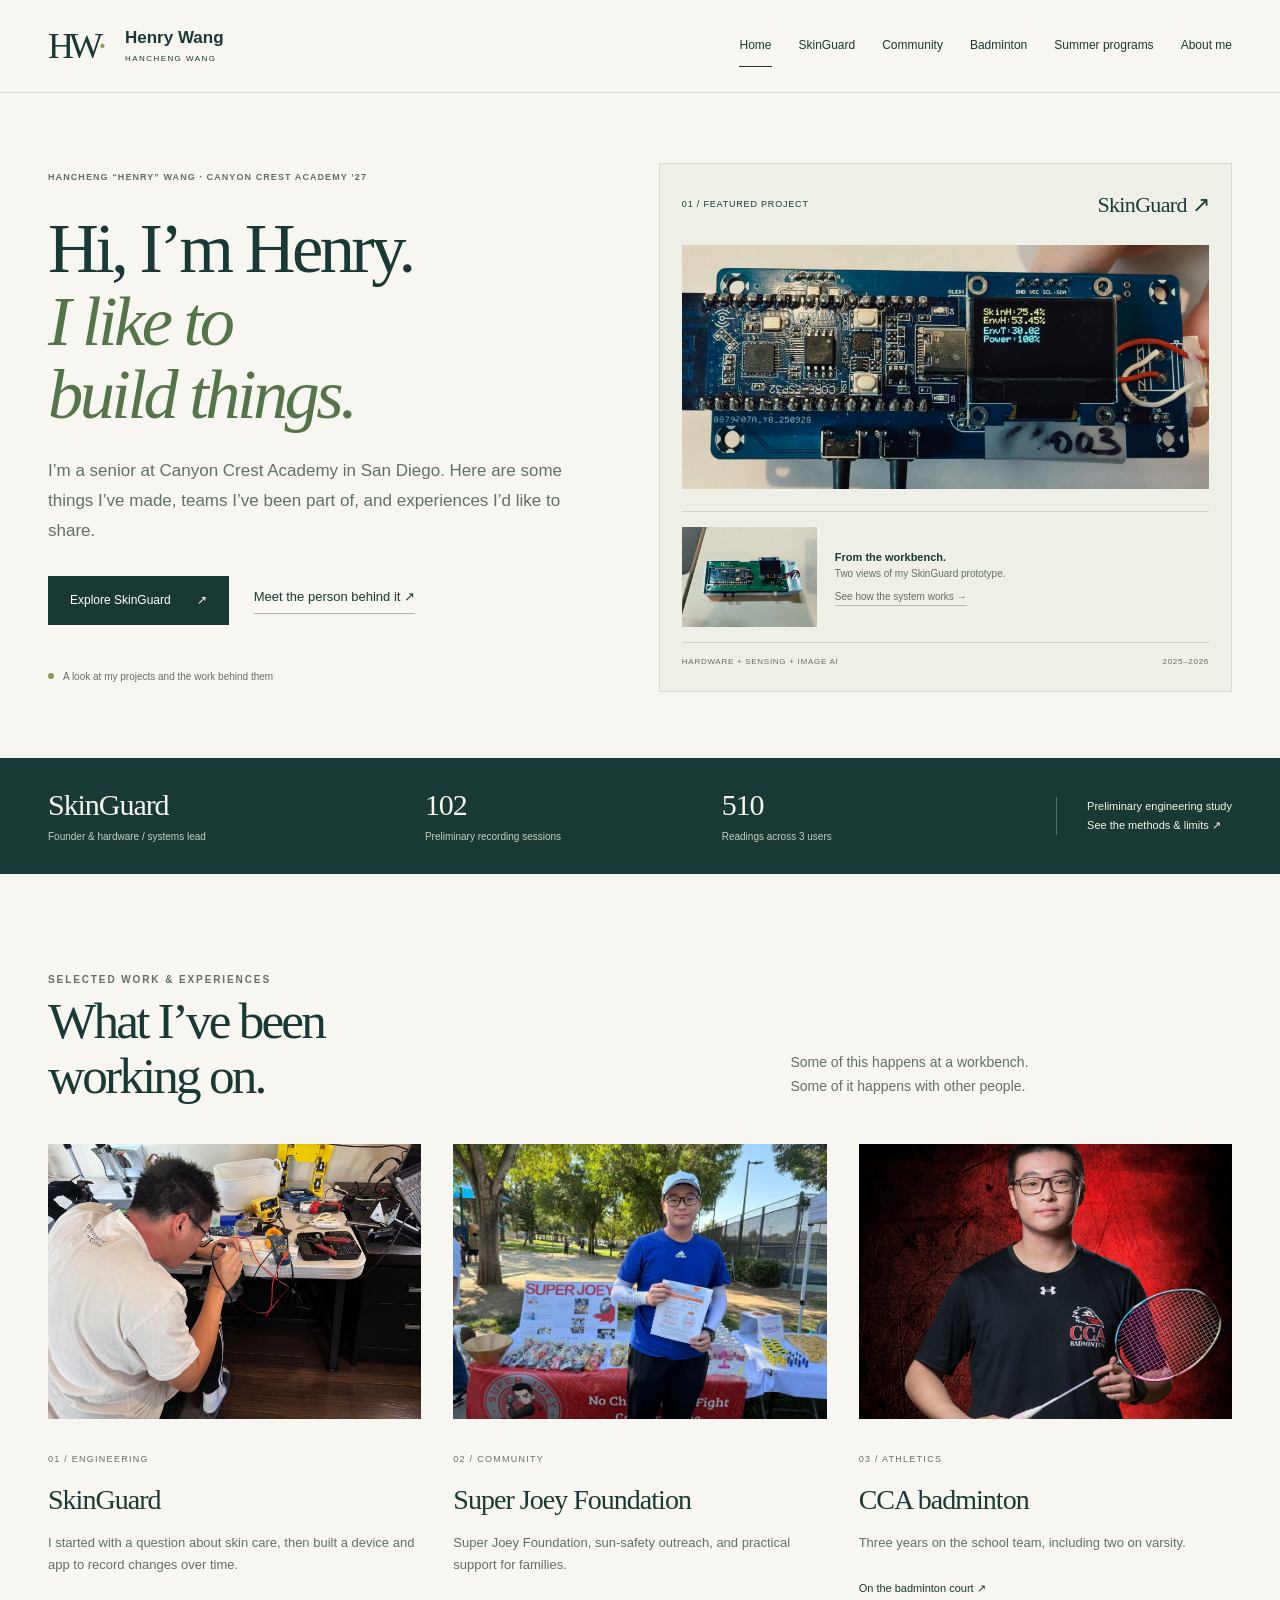
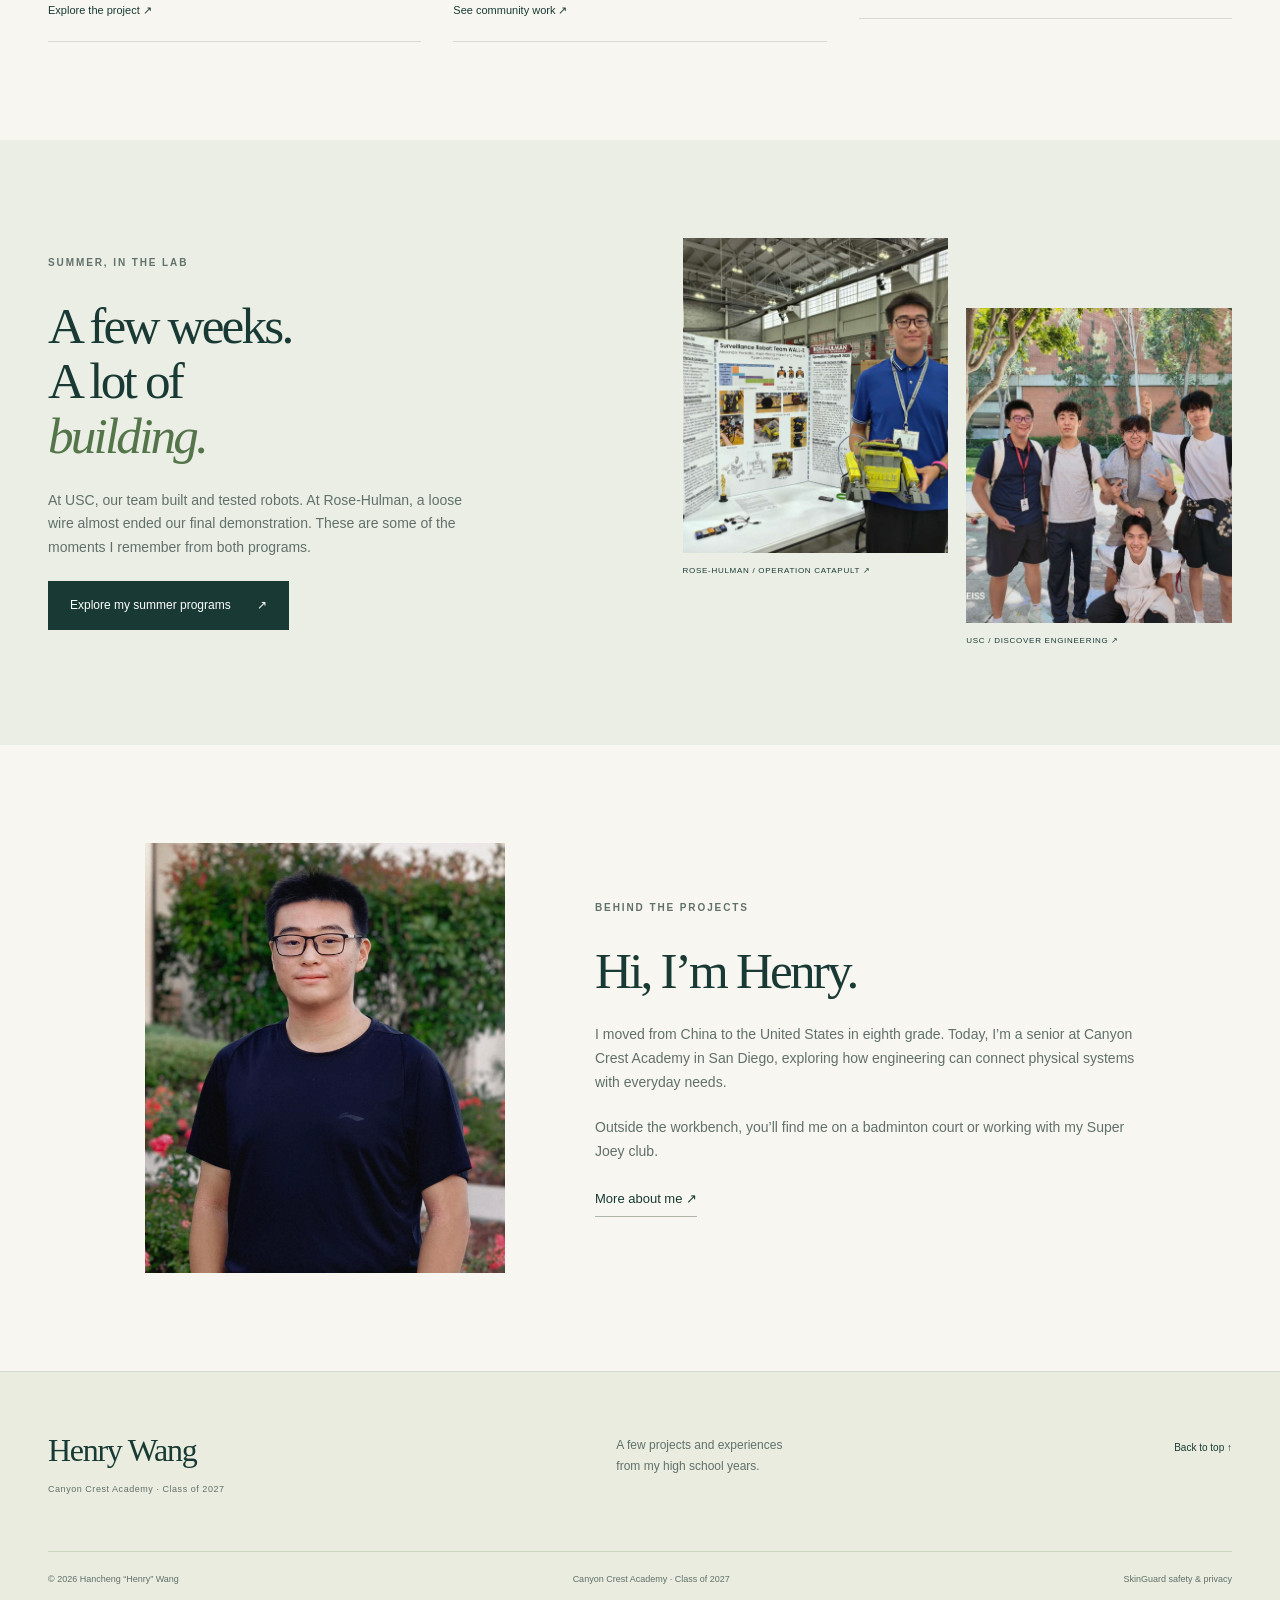
==== index.html @ 0c4ec83a "Build Henry Wang portfolio while preserving SkinGuard project URLs Keep the existing GitHub Pages UR" ====
<!doctype html><html lang="en"><head><meta charset="utf-8"><meta name="viewport" content="width=device-width,initial-scale=1"><meta name="description" content="Hancheng “Henry” Wang: student engineering, SkinGuard, community service, badminton, and hands-on summer programs."><meta name="theme-color" content="#123c36"><title>Home | Henry Wang</title><link rel="icon" href="assets/img/favicon.svg" type="image/svg+xml"><link rel="stylesheet" href="portfolio.css?v=20261101"></head><body class="portfolio" id="top"><a class="p-skip" href="#main">Skip to content</a><header class="p-header"><div class="p-wrap p-header-inner"><a class="p-wordmark" href="index.html"><span class="p-monogram" aria-hidden="true">HW<span>·</span></span><span>Henry Wang<small>HANCHENG WANG</small></span></a><button class="p-menu" aria-label="Open navigation" aria-expanded="false" aria-controls="portfolio-nav">Menu <span aria-hidden="true">＋</span></button><nav id="portfolio-nav" class="p-nav" aria-label="Main navigation"><a href="index.html" aria-current="page">Home</a><a href="skinguard.html">SkinGuard</a><a href="community.html">Community</a><a href="badminton.html">Badminton</a><a href="summer.html">Summer programs</a><a href="about.html">About me</a></nav></div></header><main id="main"><section class="p-home-hero p-wrap"><div class="p-home-copy"><p class="p-kicker">HANCHENG “HENRY” WANG · CANYON CREST ACADEMY ’27</p><h1>Hi, I’m Henry.<br><em>I like to<br>build things.</em></h1><p class="p-lead">I’m a senior at Canyon Crest Academy in San Diego. Here are some things I’ve made, teams I’ve been part of, and experiences I’d like to share.</p><div class="p-actions"><a class="p-btn" href="skinguard.html">Explore SkinGuard<span aria-hidden="true"> ↗</span></a><a class="p-link" href="about.html">Meet the person behind it<span aria-hidden="true"> ↗</span></a></div><div class="p-hero-note"><span class="p-dot"></span>A look at my projects and the work behind them</div></div><div class="p-feature-device"><div class="p-feature-label"><span>01 / FEATURED PROJECT</span><a href="skinguard.html">SkinGuard ↗</a></div><a class="p-hero-image" href="skinguard.html"><img src="portfolio-sg-device-1.jpg" alt="SkinGuard working prototype with microcontroller, circuit board, and live display" class="" loading="eager" decoding="async" fetchpriority="high"></a><div class="p-device-secondary"><img src="portfolio-sg-device-2.jpg" alt="Second view of the SkinGuard device and circuit board" class="" loading="eager" decoding="async" fetchpriority="high"><p><strong>From the workbench.</strong>Two views of my SkinGuard prototype.<br><a href="system.html">See how the system works →</a></p></div><div class="p-feature-foot"><span>HARDWARE + SENSING + IMAGE AI</span><span>2025–2026</span></div></div></section>
<section class="p-stat-band"><div class="p-wrap"><div><strong>SkinGuard</strong><span>Founder & hardware / systems lead</span></div><div><strong>102</strong><span>Preliminary recording sessions</span></div><div><strong>510</strong><span>Readings across 3 users</span></div><a href="testing.html">Preliminary engineering study<br>See the methods & limits ↗</a></div></section>
<section class="p-section"><div class="p-wrap"><div class="p-section-head"><div><p class="p-kicker">SELECTED WORK & EXPERIENCES</p><h2>What I’ve been<br>working on.</h2></div><p>Some of this happens at a workbench.<br>Some of it happens with other people.</p></div><div class="p-story-grid"><a class="p-story" href="skinguard.html"><img src="portfolio-sg-making.jpg" alt="Henry working on SkinGuard electronics" class="" loading="lazy" decoding="async"><div><span>01 / ENGINEERING</span><h3>SkinGuard</h3><p>I started with a question about skin care, then built a device and app to record changes over time.</p><b>Explore the project ↗</b></div></a><a class="p-story" href="community.html"><img src="portfolio-joey-booth.jpg" alt="Henry at a Super Joey community outreach booth" class="" loading="lazy" decoding="async"><div><span>02 / COMMUNITY</span><h3>Super Joey Foundation</h3><p>Super Joey Foundation, sun-safety outreach, and practical support for families.</p><b>See community work ↗</b></div></a><a class="p-story" href="badminton.html"><img src="portfolio-badminton-portrait.jpg" alt="Henry in his Canyon Crest Academy badminton uniform" class="p-badminton-cover" loading="lazy" decoding="async"><div><span>03 / ATHLETICS</span><h3>CCA badminton</h3><p>Three years on the school team, including two on varsity.</p><b>On the badminton court ↗</b></div></a></div></div></section>
<section class="p-section p-tint"><div class="p-wrap p-split"><div><p class="p-kicker">SUMMER, IN THE LAB</p><h2>A few weeks.<br>A lot of<br><em>building.</em></h2><p>At USC, our team built and tested robots. At Rose-Hulman, a loose wire almost ended our final demonstration. These are some of the moments I remember from both programs.</p><a class="p-btn" href="summer.html">Explore my summer programs<span aria-hidden="true"> ↗</span></a></div><div class="p-summer-pair"><a href="summer.html#rose-hulman"><img src="portfolio-rh-final.jpg" alt="Henry presenting the Rose-Hulman WALL-E robot" class="" loading="lazy" decoding="async"><span>ROSE-HULMAN / OPERATION CATAPULT ↗</span></a><a href="summer.html#usc"><img src="portfolio-usc-team.jpg" alt="Henry with his USC summer program teammates" class="" loading="lazy" decoding="async"><span>USC / DISCOVER ENGINEERING ↗</span></a></div></div></section>
<section class="p-section"><div class="p-wrap p-about-preview"><img src="portfolio-about-portrait.jpg" alt="Henry Wang outdoors in San Diego" class="" loading="lazy" decoding="async"><div><p class="p-kicker">BEHIND THE PROJECTS</p><h2>Hi, I’m Henry.</h2><p>I moved from China to the United States in eighth grade. Today, I’m a senior at Canyon Crest Academy in San Diego, exploring how engineering can connect physical systems with everyday needs.</p><p>Outside the workbench, you’ll find me on a badminton court or working with my Super Joey club.</p><a class="p-link" href="about.html">More about me<span aria-hidden="true"> ↗</span></a></div></div></section></main><footer class="p-footer"><div class="p-wrap"><div class="p-footer-top"><a class="p-footer-name" href="about.html">Henry Wang<span>Canyon Crest Academy · Class of 2027</span></a><p>A few projects and experiences<br>from my high school years.</p><a class="p-top" href="#top">Back to top ↑</a></div><div class="p-footer-bottom"><span>© 2026 Hancheng “Henry” Wang</span><span>Canyon Crest Academy · Class of 2027</span><a href="safety.html">SkinGuard safety & privacy</a></div></div></footer><dialog class="p-lightbox" aria-label="Photograph"><button class="p-lightbox-close" autofocus aria-label="Close photograph">Close ×</button><img alt=""><p></p></dialog><script src="portfolio.js?v=20261101"></script></body></html>
---- portfolio.css ----
:root{--p-paper:#f7f6f0;--p-ink:#193a34;--p-muted:#61706a;--p-line:#d5dbd0;--p-green:#164b3e;--p-light:#ebeee5;--p-serif:Georgia,'Times New Roman',serif;--p-sans:-apple-system,BlinkMacSystemFont,'Segoe UI',Arial,sans-serif;--p-wrap:min(1220px,calc(100% - 96px))}
*{box-sizing:border-box}html{scroll-behavior:smooth;scroll-padding-top:130px}body.portfolio{margin:0;background:var(--p-paper);color:var(--p-ink);font-family:var(--p-sans);font-size:16px;line-height:1.7;-webkit-font-smoothing:antialiased}body.portfolio img{display:block;max-width:100%}body.portfolio a{color:inherit}body.portfolio h1,body.portfolio h2{font-family:var(--p-serif);font-weight:400;line-height:1.08;letter-spacing:-.055em;margin:0 0 25px}body.portfolio h1{font-size:clamp(48px,5.3vw,82px)}body.portfolio h2{font-size:clamp(35px,4vw,59px)}body.portfolio h3{font-size:23px;font-weight:500;line-height:1.3;letter-spacing:-.035em;margin:0 0 18px}body.portfolio p{margin:0 0 21px}em{font-weight:400}body.portfolio em{color:#54744a}.p-wrap{width:var(--p-wrap);margin-inline:auto}.p-header{position:sticky;top:0;z-index:100;background:rgba(247,246,240,.97);border-bottom:1px solid var(--p-line);font-family:var(--p-sans);color:var(--p-ink);backdrop-filter:blur(16px)}.p-header-inner{display:flex;align-items:center;justify-content:space-between;gap:24px;height:92px}.p-wordmark{display:flex;align-items:center;gap:13px;text-decoration:none;font-size:17px;font-weight:600;line-height:1.3;white-space:nowrap}.p-wordmark small{display:block;font-size:8px;letter-spacing:.18em;font-weight:500;margin-top:5px}.p-monogram{font-family:var(--p-serif);font-size:36px;font-weight:400;letter-spacing:-5px;margin-right:5px}.p-monogram span{color:#8c9c54;letter-spacing:0}.p-nav{display:flex;align-items:center;gap:27px}.p-nav a{font-size:12px;text-decoration:none;padding:10px 0;color:#56655e;white-space:nowrap;border-bottom:1px solid transparent}.p-nav a:hover,.p-nav a[aria-current=page]{color:var(--p-ink);border-bottom-color:var(--p-ink)}.p-menu{display:none}.p-kicker{font-family:var(--p-sans);font-size:10px!important;letter-spacing:.19em!important;font-weight:600!important;line-height:1.6;margin:0 0 27px!important;color:var(--p-muted)}.p-lead{font-size:17px;line-height:1.75;color:var(--p-muted);max-width:560px}.p-home-hero{padding:70px 0 66px;display:grid;grid-template-columns:1fr 1.05fr;gap:65px;align-items:center;min-height:650px}.p-home-copy h1{font-size:clamp(54px,5.5vw,83px)!important;line-height:1.04!important;margin-bottom:25px!important;letter-spacing:-.05em!important}.p-home-copy>.p-kicker{font-size:9px!important;letter-spacing:.12em!important}.p-actions{display:flex;align-items:center;flex-wrap:wrap;gap:25px;margin-top:30px}.p-btn{display:inline-flex;align-items:center;justify-content:space-between;gap:26px;min-height:49px;background:var(--p-ink);color:white!important;padding:12px 21px;text-decoration:none;font-size:12px;font-weight:500;border:1px solid var(--p-ink);transition:background .2s}.p-btn:hover{background:#316756}.p-link{display:inline-block;text-decoration:none;font-size:13px;font-weight:500;border-bottom:1px solid #adb6a9;padding-bottom:5px}.p-link:hover{border-color:var(--p-ink)}.p-hero-note{display:flex;align-items:center;gap:9px;font-size:10px;color:var(--p-muted);margin-top:43px}.p-dot{width:6px;height:6px;border-radius:50%;background:#8b9a53}.p-feature-device{border:1px solid var(--p-line);padding:22px;background:#eeeFE6}.p-feature-label,.p-feature-foot{display:flex;justify-content:space-between;align-items:center;font-size:9px;letter-spacing:.09em;gap:15px}.p-feature-label a{font-family:var(--p-serif);font-size:22px;letter-spacing:-.03em;text-decoration:none}.p-hero-image{display:block;padding:22px 0}.p-hero-image img{width:100%;height:244px;object-fit:cover;mix-blend-mode:multiply}.p-device-secondary{display:grid;grid-template-columns:135px 1fr;gap:18px;align-items:center;border-top:1px solid #cdd3c5;padding:15px 0}.p-device-secondary img{width:135px;height:100px;object-fit:cover;mix-blend-mode:multiply}.p-device-secondary p{font-size:10px;line-height:1.65;margin:0!important;color:#637067}.p-device-secondary strong{display:block;font-weight:600;color:var(--p-ink);font-size:11px}.p-device-secondary a{display:inline-block;margin-top:6px;text-decoration:none;border-bottom:1px solid #b3beaa}.p-feature-foot{font-size:8px;padding-top:12px;border-top:1px solid #cdd3c5;color:#61705e}.p-stat-band{background:var(--p-ink);color:#f6f5ef}.p-stat-band>.p-wrap{display:grid;grid-template-columns:1.3fr 1fr 1fr .8fr;align-items:center;padding-block:29px;gap:30px}.p-stat-band strong{font-family:var(--p-serif);display:block;font-size:30px;line-height:1.2;font-weight:400;letter-spacing:-.035em}.p-stat-band span{font-size:10px;color:#c4d0bd;display:block;margin-top:5px}.p-stat-band a{font-size:11px;text-decoration:none;line-height:1.7;border-left:1px solid #577065;padding-left:30px;justify-self:end}.p-section{padding:98px 0}.p-section-head{display:grid;grid-template-columns:1.2fr .8fr;gap:80px;align-items:end;margin-bottom:40px}.p-section-head p{font-size:14px;color:var(--p-muted);margin-bottom:5px!important}.p-section-head h2{margin-bottom:0!important}.p-story-grid{display:grid;grid-template-columns:repeat(3,1fr);gap:32px}.p-story{display:block;text-decoration:none}.p-story>img{height:275px;width:100%;object-fit:cover}.p-story img.p-badminton-cover{object-position:center 20%}.p-story>div{padding:24px 0 18px;border-bottom:1px solid var(--p-line)}.p-story span{font-size:9px;letter-spacing:.14em;color:var(--p-muted)}.p-story h3{font-family:var(--p-serif);font-size:28px!important;margin:12px 0 14px!important;font-weight:400!important}.p-story p{font-size:13px;line-height:1.7;color:var(--p-muted);margin-bottom:19px!important}.p-story b{font-size:11px;font-weight:500}.p-story:hover b{color:#5e7e47}.p-tint{background:var(--p-light)}.p-split{display:grid;grid-template-columns:1fr 1fr;gap:85px;align-items:center}.p-split>div>p{font-size:14px;max-width:430px;color:var(--p-muted)}.p-summer-pair{display:grid;grid-template-columns:1fr 1fr;gap:18px;align-items:start}.p-summer-pair a:nth-child(2){margin-top:70px}.p-summer-pair a{text-decoration:none}.p-summer-pair img{height:315px;width:100%;object-fit:cover}.p-summer-pair span{font-size:8px;letter-spacing:.09em;display:block;margin-top:12px;line-height:1.6}.p-about-preview{display:grid;grid-template-columns:.8fr 1.2fr;gap:90px;align-items:center;max-width:990px}.p-about-preview>img{height:430px;width:100%;object-fit:cover;object-position:center 30%}.p-about-preview p{font-size:14px;color:var(--p-muted)}.p-footer{background:#e9ecdf;border-top:1px solid var(--p-line);padding:58px 0 22px;color:var(--p-ink);font-family:var(--p-sans)}.p-footer-top{display:flex;align-items:start;justify-content:space-between;gap:40px;padding-bottom:55px}.p-footer-name{font-family:var(--p-serif);font-size:32px;line-height:1.3;letter-spacing:-.04em;text-decoration:none}.p-footer-name span{display:block;font-family:var(--p-sans);font-size:9px;letter-spacing:.06em;margin-top:12px;color:var(--p-muted)}.p-footer-top p{font-size:12px;line-height:1.7;color:var(--p-muted);margin:5px 0 0!important}.p-top{font-size:10px;text-decoration:none;margin-top:9px}.p-footer-bottom{display:flex;justify-content:space-between;gap:20px;border-top:1px solid #ced5c3;padding-top:20px;font-size:9px;color:var(--p-muted)}.p-footer-bottom a{text-decoration:none}.p-intro{padding:78px 0 50px}.p-intro>.p-lead{max-width:650px;font-size:17px}.p-intro h1{max-width:900px}.p-intro .p-kicker{margin-bottom:24px!important}.p-gallery{display:grid;gap:30px;align-items:start}.p-two{grid-template-columns:repeat(2,1fr)}.p-three{grid-template-columns:repeat(3,1fr)}.p-photo{margin:0;min-width:0}.p-photo-open{display:block;background:#e2e7db;overflow:hidden;cursor:zoom-in}.p-photo img{display:block;width:100%;height:310px;object-fit:cover;transition:transform .5s}.p-photo-open:hover img{transform:scale(1.025)}.p-photo.p-contain img{object-fit:contain}.p-photo.p-portrait img{height:410px;object-fit:contain}.p-photo figcaption{padding:17px 0 18px;border-bottom:1px solid var(--p-line);font-family:var(--p-sans);font-size:12px;line-height:1.65;color:var(--p-muted)}.p-photo figcaption strong{display:block;font-weight:500;font-size:14px;color:var(--p-ink);margin-bottom:5px}.p-photo figcaption span{display:block}.p-small-photo{margin-top:35px;max-width:270px}.p-small-photo img{height:300px;object-position:top}.p-wide-photo{margin-top:45px;max-width:950px;margin-inline:auto}.p-wide-photo img{height:420px;object-fit:contain}.p-community-hero{display:grid;grid-template-columns:1.25fr .75fr;background:var(--p-light)}.p-community-hero>div>img{width:100%;height:610px;object-fit:contain}.p-community-hero>aside{padding:50px 44px}.p-community-hero h2{font-size:44px!important}.p-community-hero aside>p{font-size:13px;color:var(--p-muted)}.p-mini-stat{padding:18px 0;border-top:1px solid #c7d1bf;display:flex;align-items:center;gap:20px}.p-mini-stat strong{font-family:var(--p-serif);font-size:34px;letter-spacing:-.03em;font-weight:400;min-width:110px}.p-mini-stat span{font-size:11px;line-height:1.6;color:var(--p-muted)}.p-small{font-size:11px!important}.p-community-hero .p-small{margin-top:18px}.p-next{display:flex;align-items:center;justify-content:space-between;gap:60px;border-top:1px solid var(--p-line);padding-top:48px}.p-next p{font-size:13px;color:var(--p-muted);max-width:600px}.p-next h2{font-size:39px!important}.p-next .p-btn{flex:none}.p-athlete{display:grid;grid-template-columns:1fr 1fr;gap:90px;align-items:center}.p-athlete-photo{position:relative;background:#351a1a}.p-athlete-photo>img{height:610px;width:100%;object-fit:contain}.p-athlete-photo>span{display:block;color:#e8dccc;padding:15px 20px;font-size:9px;letter-spacing:.18em;border-top:1px solid #58423d}.p-facts{display:flex;gap:30px;flex-wrap:wrap;border-top:1px solid var(--p-line);border-bottom:1px solid var(--p-line);padding:24px 0;margin-bottom:50px}.p-facts strong{font-family:var(--p-serif);font-size:30px;letter-spacing:-.03em;font-weight:400;display:block}.p-facts span{display:block;font-size:10px;color:var(--p-muted);margin-top:5px}.p-athlete p{font-size:14px;color:var(--p-muted)}.p-chapter-nav{display:grid;grid-template-columns:1fr 1fr;border-top:1px solid var(--p-line);border-bottom:1px solid var(--p-line);margin-bottom:60px}.p-chapter-nav a{text-decoration:none;padding:22px 20px;font-size:13px}.p-chapter-nav a:first-child{border-right:1px solid var(--p-line);padding-left:0}.p-chapter-nav span{font-family:var(--p-serif);font-size:23px;margin-right:20px;color:#849277}.p-program-heading{max-width:720px;margin-bottom:55px}.p-program-heading h2{font-size:clamp(38px,5vw,68px)!important}.p-program-heading>p:not(.p-kicker):not(.p-lead){font-size:14px;color:var(--p-muted);max-width:610px}.p-program-feature{display:grid;grid-template-columns:1fr 1fr;gap:65px;align-items:center}.p-program-feature>.p-photo img{height:430px}.p-program-feature>div>h3{font-family:var(--p-serif);font-size:36px!important;font-weight:400!important}.p-program-feature>div>p{font-size:13px;line-height:1.8;color:var(--p-muted)}.p-award{display:inline-block;margin:0 0 26px;padding:9px 13px;border:1px solid #a8b891;color:#496334;font-size:9px;letter-spacing:.08em;background:#f2f4e8}.p-usc-award{color:#782e29;background:#f2e9e0;border-color:#d5b7a4}.p-gallery-heading{margin-top:80px}.p-gallery-heading h3{font-family:var(--p-serif);font-size:32px!important;font-weight:400!important;margin:0!important}.p-about-main{display:grid;grid-template-columns:.85fr 1.15fr;gap:85px;align-items:start;padding-bottom:80px}.p-about-main>div>img{height:620px;width:100%;object-fit:cover;object-position:center 25%}.p-about-main>div>p{font-size:14px;color:var(--p-muted)}.p-about-main>div>h2{font-size:49px!important}.p-photo-label{font-size:9px;letter-spacing:.13em;padding-top:15px;color:var(--p-muted)}.p-tags{display:flex;gap:9px;flex-wrap:wrap;margin-top:30px}.p-tags span{font-size:10px;padding:7px 10px;border:1px solid var(--p-line)}.p-values{display:grid;grid-template-columns:repeat(3,1fr);gap:40px}.p-values article{border-top:1px solid #bbc8ae;padding:23px 0}.p-values article>span{font-family:var(--p-serif);font-size:24px;color:#8a9b79}.p-values h3{margin-top:28px!important}.p-values p{font-size:13px;color:var(--p-muted)}.p-lightbox{position:fixed;inset:0;max-width:min(1100px,95vw);max-height:95vh;background:#f7f6f0;border:0;padding:55px 25px 20px;color:var(--p-ink)}.p-lightbox::backdrop{background:rgba(11,26,22,.9)}.p-lightbox img{max-height:74vh;width:auto;max-width:100%;margin:auto;object-fit:contain}.p-lightbox-close{position:absolute;right:20px;top:15px;border:0;background:none;color:var(--p-ink);font:12px var(--p-sans);cursor:pointer;padding:8px}.p-lightbox p{text-align:center;font:12px var(--p-sans);margin:15px 0 0!important}.p-skip{position:fixed;top:-80px;left:20px;z-index:1000;background:#fff;color:#123d30;padding:10px 20px}.p-skip:focus{top:10px}:focus-visible{outline:2px solid #738e43;outline-offset:5px}
/* Existing research pages retain their diagrams and technical content. */
.tech-site{--ink:#193a34;--muted:#61706a;--teal:#255f4d;--teal-dark:#164b3e;--aqua:#e6eddf;--soft:#f1f3eb;--line:#d5dbd0;--radius:8px;background:#fafaf6}.tech-site h1,.tech-site h2{font-family:var(--p-serif);font-weight:400;letter-spacing:-.045em}.p-project-nav{background:#eff1e7;border-bottom:1px solid var(--p-line)}.p-project-nav>.p-wrap{display:flex;align-items:center;justify-content:space-between;gap:30px;padding:14px 0}.p-project-brand{display:flex;align-items:center;gap:9px;font:600 14px var(--p-sans);text-decoration:none}.p-project-brand img{width:30px;height:26px;object-fit:contain;mix-blend-mode:multiply}.p-project-nav nav{display:flex;flex-wrap:wrap;align-items:center;gap:23px}.p-project-nav nav a{font:11px var(--p-sans);text-decoration:none;color:#65735c}.p-project-nav nav a[aria-current=page]{color:#19452f;text-decoration:underline;text-underline-offset:5px}.tech-site .hero-home{padding-top:65px;background:#f7f8f1}.tech-site .hero-grid{grid-template-columns:1fr 1fr;gap:70px}.tech-site .hero-home h1{font-size:clamp(37px,4vw,58px)}.tech-site .hero-subtitle{font-size:17px}.tech-site .hero-roadmap{background:#eef1e5}.tech-site .p-sg-hero img{height:320px;object-fit:contain;background:#edf0e5}.tech-site .p-sg-secondary{margin-top:18px}.tech-site .p-sg-secondary img{height:170px;object-fit:contain;background:#edf0e5}.tech-site .p-project-photos{background:#edf0e6}.tech-site .reveal{opacity:1;transform:none}.tech-site .button{border-radius:2px;font-size:13px}.tech-site .status{border-radius:2px}.tech-site .site-footer{background:#193a34}.p-team-portrait{width:74px;height:74px;object-fit:cover;object-position:center 25%;border-radius:50%;margin-bottom:20px}.tech-site .p-gallery img{max-width:100%}.tech-site .p-photo figcaption{background:none}.tech-site .page-hero{background:linear-gradient(#f1f3e9,#fafaf6)}
@media(min-width:1450px){.p-home-hero{padding-block:90px;min-height:740px}.p-hero-image img{height:280px}.p-story>img{height:310px}}
@media(max-width:1100px){:root{--p-wrap:min(1220px,calc(100% - 56px))}.p-nav{gap:18px}.p-home-hero{gap:36px}.p-home-copy h1{font-size:65px!important}.p-story-grid{gap:23px}.p-split,.p-athlete,.p-about-main{gap:45px}.p-community-hero>aside{padding:35px 28px}.p-community-hero h2{font-size:36px!important}.p-mini-stat{display:block}.p-mini-stat strong{font-size:30px}.p-program-feature{gap:40px}.p-project-nav nav{gap:14px}.p-photo img{height:260px}.p-photo.p-portrait img{height:340px}}
@media(max-width:820px){:root{--p-wrap:calc(100% - 40px)}html{scroll-padding-top:95px}.p-header-inner{height:76px}.p-menu{display:inline-flex;align-items:center;gap:15px;background:none;border:1px solid var(--p-line);padding:9px 12px;font:11px var(--p-sans);color:var(--p-ink)}.p-nav{display:none;position:absolute;top:75px;left:0;right:0;background:var(--p-paper);padding:20px;flex-direction:column;align-items:stretch;gap:0;border-bottom:1px solid var(--p-line);box-shadow:0 10px 20px #14392b0b}.p-nav.p-open{display:flex}.p-nav a{padding:11px 8px;font-size:14px}.p-nav a[aria-current=page]{background:#e9eddf;border:0}.p-home-hero{padding:43px 0;grid-template-columns:1fr 1fr;gap:25px;min-height:0}.p-home-copy h1{font-size:48px!important}.p-lead{font-size:14px}.p-home-copy>.p-kicker{font-size:8px!important}.p-feature-device{padding:15px}.p-feature-label{font-size:7px;gap:5px}.p-feature-label a{font-size:19px}.p-hero-image img{height:200px}.p-device-secondary{grid-template-columns:100px 1fr;gap:10px}.p-device-secondary img{width:100px;height:85px}.p-feature-foot{font-size:6px}.p-hero-note{font-size:8px;margin-top:28px}.p-actions{gap:20px}.p-actions .p-link{font-size:11px}.p-stat-band>.p-wrap{gap:20px}.p-stat-band strong{font-size:25px}.p-stat-band span{font-size:8px}.p-stat-band a{padding-left:15px;font-size:9px}.p-section{padding:70px 0}.p-section-head{gap:40px}.p-section-head p{font-size:12px}.p-story-grid{gap:18px}.p-story>img{height:210px}.p-story h3{font-size:23px!important}.p-story p{font-size:12px}.p-about-preview{gap:40px}.p-about-preview>img{height:370px}.p-summer-pair img{height:250px}.p-community-hero{grid-template-columns:1fr}.p-community-hero>div>img{height:auto;max-height:650px;object-fit:contain}.p-community-hero>aside{padding:35px}.p-mini-stat{display:flex}.p-athlete{gap:40px}.p-athlete-photo>img{height:470px}.p-facts{gap:23px}.p-facts strong{font-size:24px}.p-facts span{font-size:9px}.p-program-feature{gap:30px}.p-program-feature>.p-photo img{height:350px}.p-program-feature>div>h3{font-size:29px!important}.p-three{grid-template-columns:repeat(2,1fr)}.p-about-main>div>img{height:520px}.p-about-main>div>h2{font-size:39px!important}.p-next{gap:30px}.p-next h2{font-size:32px!important}.p-project-nav>.p-wrap{align-items:start}.p-project-nav nav{gap:12px;justify-content:flex-end}.p-project-brand{flex:none}.tech-site .hero-grid{gap:35px;grid-template-columns:1fr}.tech-site .hero-visual{display:grid;grid-template-columns:1.3fr 1fr;gap:18px;max-width:none}.tech-site .p-sg-secondary{margin-top:0}.tech-site .p-sg-hero img,.tech-site .p-sg-secondary img{height:240px}.tech-site .p-photo img{height:280px}}
@media(max-width:600px){.p-home-hero{grid-template-columns:1fr;gap:37px}.p-home-copy h1{font-size:60px!important}.p-home-copy h1 br:nth-of-type(2){display:none}.p-home-copy .p-lead{max-width:420px;font-size:15px}.p-home-copy>.p-kicker{font-size:8px!important}.p-hero-note{margin-top:26px;font-size:9px}.p-feature-device{padding:18px}.p-feature-label{font-size:8px}.p-feature-label a{font-size:24px}.p-hero-image img{height:220px}.p-device-secondary{grid-template-columns:120px 1fr;gap:15px}.p-device-secondary img{width:120px;height:95px}.p-feature-foot{font-size:7px}.p-stat-band>.p-wrap{grid-template-columns:1fr 1fr;padding-block:26px;gap:24px}.p-stat-band a{justify-self:start;border-left:0;border-top:1px solid #577065;padding:12px 0 0;font-size:10px}.p-stat-band strong{font-size:28px}.p-stat-band span{font-size:9px}.p-section-head{grid-template-columns:1fr;gap:23px}.p-section-head p{font-size:13px}.p-story-grid{grid-template-columns:1fr;gap:35px}.p-story>img{height:300px}.p-story h3{font-size:29px!important}.p-story p{font-size:13px}.p-split,.p-athlete,.p-about-main,.p-program-feature,.p-about-preview{grid-template-columns:1fr;gap:35px}.p-summer-pair img{height:260px}.p-summer-pair a:nth-child(2){margin-top:45px}.p-about-preview>img{height:400px;max-width:340px}.p-footer{padding-top:40px}.p-footer-top{flex-wrap:wrap;gap:30px;padding-bottom:35px}.p-footer-top p{display:none}.p-footer-bottom{flex-direction:column;gap:12px;font-size:9px}.p-intro{padding:52px 0 30px}.p-intro h1{font-size:49px}.p-intro>.p-lead{font-size:15px}.p-two,.p-three{grid-template-columns:1fr}.p-photo img{height:300px}.p-photo.p-portrait img{height:430px}.p-gallery{gap:27px}.p-gallery-heading{margin-top:55px}.p-small-photo{max-width:100%}.p-small-photo img{height:400px;object-fit:contain}.p-next{flex-direction:column;align-items:start}.p-next h2{font-size:34px!important}.p-next .p-btn{width:auto}.p-community-hero>aside{padding:30px 24px}.p-community-hero h2{font-size:37px!important}.p-community-hero>div>img{height:auto}.p-mini-stat{gap:20px}.p-athlete-photo>img{height:550px}.p-athlete-photo>span{font-size:8px}.p-facts{justify-content:space-between;gap:15px;margin-bottom:34px}.p-athlete p{font-size:14px}.p-chapter-nav{grid-template-columns:1fr;margin-bottom:40px}.p-chapter-nav a{padding:18px 0;font-size:12px}.p-chapter-nav a:first-child{border-right:0;border-bottom:1px solid var(--p-line)}.p-chapter-nav span{font-size:21px;margin-right:12px}.p-program-heading h2{font-size:43px!important}.p-program-feature>.p-photo img{height:360px}.p-program-feature>div>h3{font-size:34px!important}.p-program-feature>div>p{font-size:14px}.p-about-main{padding-bottom:50px}.p-about-main>div>img{height:500px}.p-about-main>div>h2{font-size:40px!important}.p-values{grid-template-columns:1fr;gap:12px}.p-values h3{margin-top:18px!important}.p-lightbox{padding-inline:12px}.p-project-nav>.p-wrap{display:block;padding-block:12px}.p-project-nav nav{justify-content:flex-start;gap:15px;margin-top:13px}.p-project-nav nav a{font-size:10px}.tech-site .hero-home{padding-top:42px}.tech-site .hero-visual{grid-template-columns:1fr}.tech-site .p-sg-hero img,.tech-site .p-sg-secondary img{height:240px}.tech-site .hero-home h1{font-size:38px}.tech-site .p-photo img{height:320px}.tech-site .section{padding-block:65px}}
@media(prefers-reduced-motion:reduce){html{scroll-behavior:auto}.p-photo img{transition:none}.p-btn{transition:none}}
.p-album{margin-top:35px;border-top:1px solid #bac6b0;border-bottom:1px solid #bac6b0}.p-album>summary{display:flex;align-items:center;gap:20px;cursor:pointer;padding:22px 0;list-style:none;font:15px var(--p-sans)}.p-album>summary::-webkit-details-marker{display:none}.p-album>summary small{font-size:10px;color:var(--p-muted);margin-left:auto;white-space:nowrap}.p-album>summary b{font-size:21px;font-weight:400;transition:transform .2s}.p-album[open]>summary b{transform:rotate(45deg)}.p-album-content{padding:10px 0 35px}.p-album-content>.p-gallery-heading:first-child{margin-top:15px}.p-album .p-gallery-heading{margin-top:55px}.p-album-content>.p-gallery{margin-top:25px}.p-album .p-wide-photo{margin-top:30px}.p-community-hero>div>img{object-fit:cover;object-position:center 40%}.p-album-content .p-gallery-heading h3{font-size:27px!important}
@media(max-width:600px){.p-album>summary{font-size:13px;gap:10px}.p-community-hero>div>img{height:440px;object-fit:cover;object-position:center 35%}.p-album>summary small{font-size:9px}}
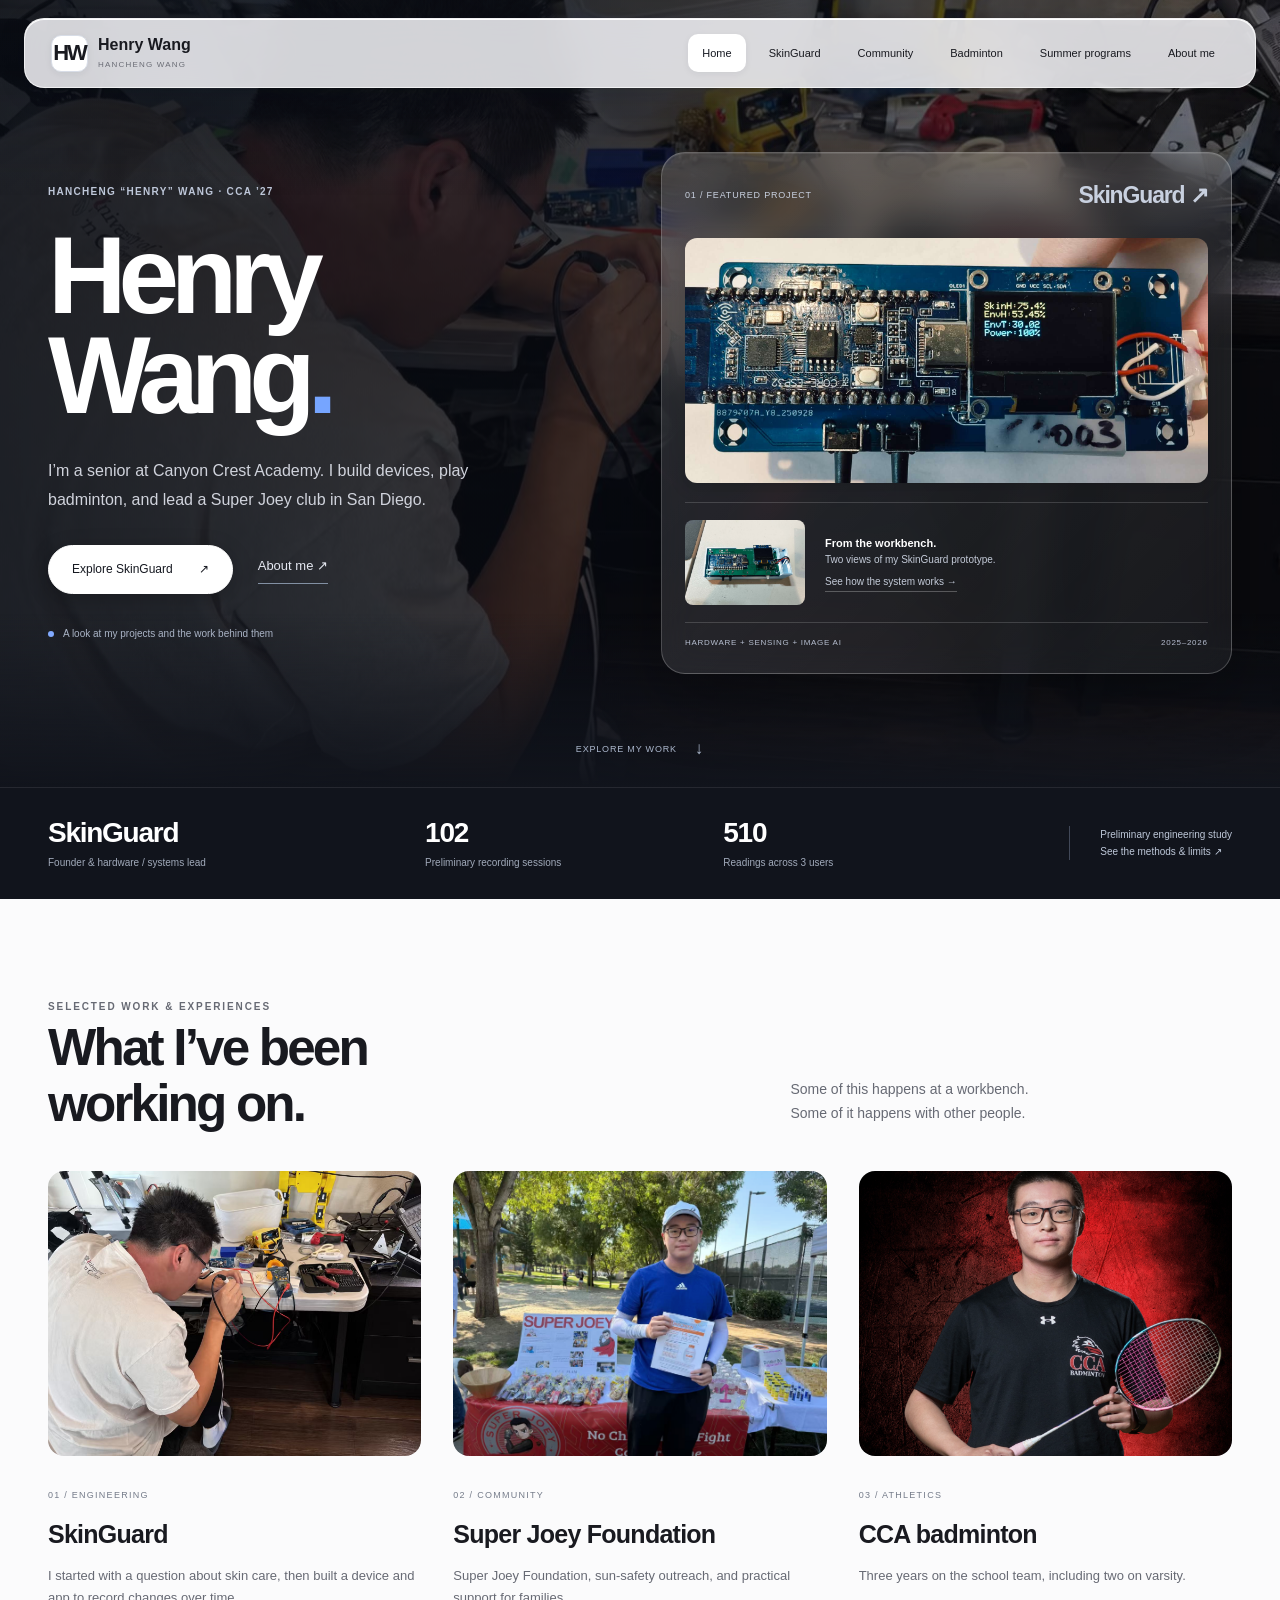
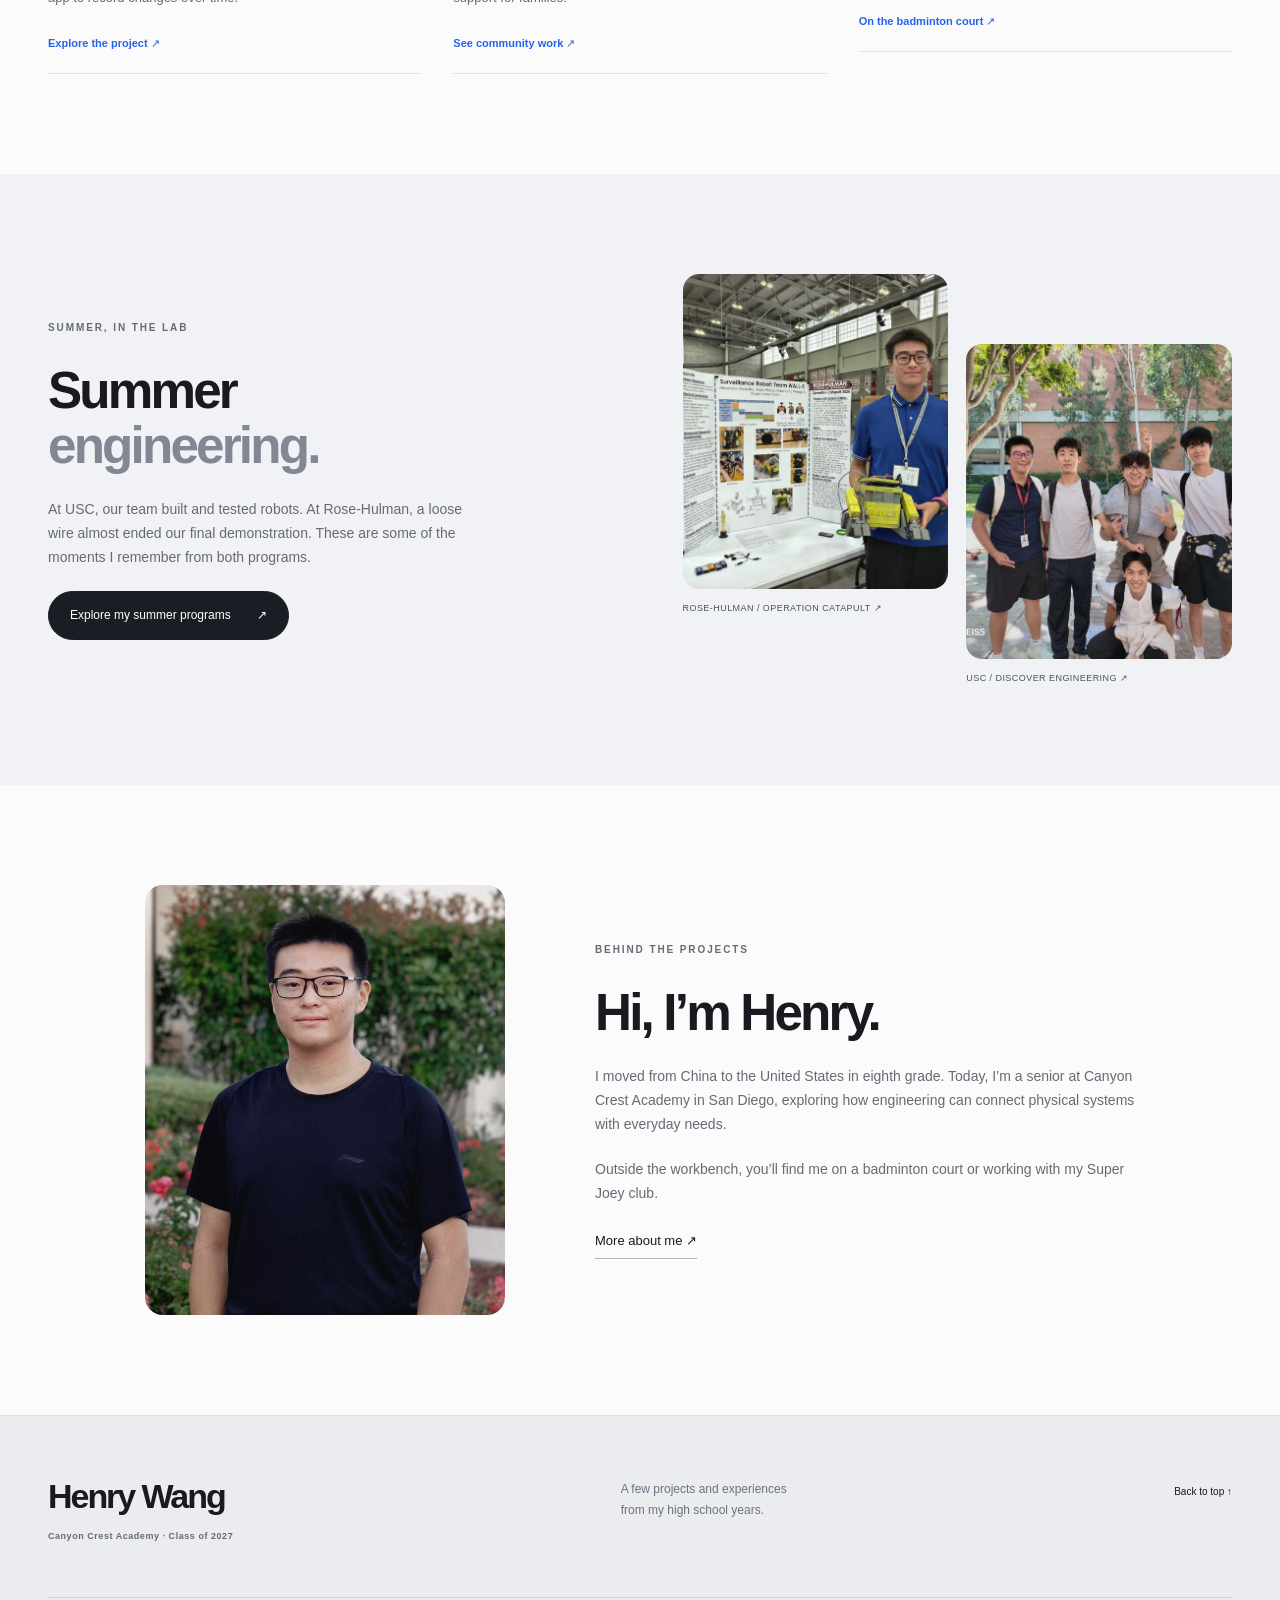
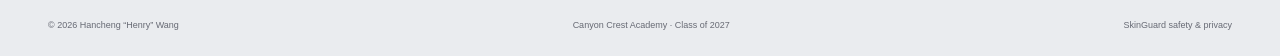
==== commit d71e3836: "Refine portfolio design, motion, and mobile layout Use a photographic dark homepage, a neutral black" ====
--- a/index.html
+++ b/index.html
@@ -1,5 +1,5 @@
-<!doctype html><html lang="en"><head><meta charset="utf-8"><meta name="viewport" content="width=device-width,initial-scale=1"><meta name="description" content="Hancheng “Henry” Wang: student engineering, SkinGuard, community service, badminton, and hands-on summer programs."><meta name="theme-color" content="#123c36"><title>Home | Henry Wang</title><link rel="icon" href="assets/img/favicon.svg" type="image/svg+xml"><link rel="stylesheet" href="portfolio.css?v=20261101"></head><body class="portfolio" id="top"><a class="p-skip" href="#main">Skip to content</a><header class="p-header"><div class="p-wrap p-header-inner"><a class="p-wordmark" href="index.html"><span class="p-monogram" aria-hidden="true">HW<span>·</span></span><span>Henry Wang<small>HANCHENG WANG</small></span></a><button class="p-menu" aria-label="Open navigation" aria-expanded="false" aria-controls="portfolio-nav">Menu <span aria-hidden="true">＋</span></button><nav id="portfolio-nav" class="p-nav" aria-label="Main navigation"><a href="index.html" aria-current="page">Home</a><a href="skinguard.html">SkinGuard</a><a href="community.html">Community</a><a href="badminton.html">Badminton</a><a href="summer.html">Summer programs</a><a href="about.html">About me</a></nav></div></header><main id="main"><section class="p-home-hero p-wrap"><div class="p-home-copy"><p class="p-kicker">HANCHENG “HENRY” WANG · CANYON CREST ACADEMY ’27</p><h1>Hi, I’m Henry.<br><em>I like to<br>build things.</em></h1><p class="p-lead">I’m a senior at Canyon Crest Academy in San Diego. Here are some things I’ve made, teams I’ve been part of, and experiences I’d like to share.</p><div class="p-actions"><a class="p-btn" href="skinguard.html">Explore SkinGuard<span aria-hidden="true"> ↗</span></a><a class="p-link" href="about.html">Meet the person behind it<span aria-hidden="true"> ↗</span></a></div><div class="p-hero-note"><span class="p-dot"></span>A look at my projects and the work behind them</div></div><div class="p-feature-device"><div class="p-feature-label"><span>01 / FEATURED PROJECT</span><a href="skinguard.html">SkinGuard ↗</a></div><a class="p-hero-image" href="skinguard.html"><img src="portfolio-sg-device-1.jpg" alt="SkinGuard working prototype with microcontroller, circuit board, and live display" class="" loading="eager" decoding="async" fetchpriority="high"></a><div class="p-device-secondary"><img src="portfolio-sg-device-2.jpg" alt="Second view of the SkinGuard device and circuit board" class="" loading="eager" decoding="async" fetchpriority="high"><p><strong>From the workbench.</strong>Two views of my SkinGuard prototype.<br><a href="system.html">See how the system works →</a></p></div><div class="p-feature-foot"><span>HARDWARE + SENSING + IMAGE AI</span><span>2025–2026</span></div></div></section>
+<!doctype html><html lang="en"><head><meta charset="utf-8"><meta name="viewport" content="width=device-width,initial-scale=1"><meta name="description" content="Hancheng “Henry” Wang: student engineering, SkinGuard, community service, badminton, and hands-on summer programs."><meta name="theme-color" content="#101115"><title>Home | Henry Wang</title><link rel="icon" href="assets/img/favicon.svg" type="image/svg+xml"><link rel="stylesheet" href="portfolio.css?v=20261101c"></head><body class="portfolio" id="top"><a class="p-skip" href="#main">Skip to content</a><header class="p-header"><div class="p-wrap p-header-inner"><a class="p-wordmark" href="index.html"><span class="p-monogram" aria-hidden="true">HW<span>·</span></span><span>Henry Wang<small>HANCHENG WANG</small></span></a><button class="p-menu" aria-label="Open navigation" aria-expanded="false" aria-controls="portfolio-nav">Menu <span aria-hidden="true">＋</span></button><nav id="portfolio-nav" class="p-nav" aria-label="Main navigation"><a href="index.html" aria-current="page">Home</a><a href="skinguard.html">SkinGuard</a><a href="community.html">Community</a><a href="badminton.html">Badminton</a><a href="summer.html">Summer programs</a><a href="about.html">About me</a></nav></div></header><main id="main"><section class="p-home-stage"><div class="p-home-hero p-wrap"><div class="p-home-copy"><p class="p-kicker">HANCHENG “HENRY” WANG · CCA ’27</p><h1>Henry<br> Wang<span class="p-name-dot">.</span></h1><p class="p-lead">I’m a senior at Canyon Crest Academy. I build devices, play badminton, and lead a Super Joey club in San Diego.</p><div class="p-actions"><a class="p-btn" href="skinguard.html">Explore SkinGuard<span aria-hidden="true"> ↗</span></a><a class="p-link" href="about.html">About me<span aria-hidden="true"> ↗</span></a></div><div class="p-hero-note"><span class="p-dot"></span>A look at my projects and the work behind them</div></div><div class="p-feature-device"><div class="p-feature-label"><span>01 / FEATURED PROJECT</span><a href="skinguard.html">SkinGuard ↗</a></div><a class="p-hero-image" href="skinguard.html"><img src="portfolio-sg-device-1.jpg" alt="SkinGuard working prototype with microcontroller, circuit board, and live display" class="" loading="eager" decoding="async" fetchpriority="high"></a><div class="p-device-secondary"><img src="portfolio-sg-device-2.jpg" alt="Second view of the SkinGuard device and circuit board" class="" loading="eager" decoding="async" fetchpriority="high"><p><strong>From the workbench.</strong>Two views of my SkinGuard prototype.<br><a href="system.html">See how the system works →</a></p></div><div class="p-feature-foot"><span>HARDWARE + SENSING + IMAGE AI</span><span>2025–2026</span></div></div></div><a class="p-scroll-cue" href="#selected-work"><span>Explore my work</span><b aria-hidden="true">↓</b></a></section>
 <section class="p-stat-band"><div class="p-wrap"><div><strong>SkinGuard</strong><span>Founder & hardware / systems lead</span></div><div><strong>102</strong><span>Preliminary recording sessions</span></div><div><strong>510</strong><span>Readings across 3 users</span></div><a href="testing.html">Preliminary engineering study<br>See the methods & limits ↗</a></div></section>
-<section class="p-section"><div class="p-wrap"><div class="p-section-head"><div><p class="p-kicker">SELECTED WORK & EXPERIENCES</p><h2>What I’ve been<br>working on.</h2></div><p>Some of this happens at a workbench.<br>Some of it happens with other people.</p></div><div class="p-story-grid"><a class="p-story" href="skinguard.html"><img src="portfolio-sg-making.jpg" alt="Henry working on SkinGuard electronics" class="" loading="lazy" decoding="async"><div><span>01 / ENGINEERING</span><h3>SkinGuard</h3><p>I started with a question about skin care, then built a device and app to record changes over time.</p><b>Explore the project ↗</b></div></a><a class="p-story" href="community.html"><img src="portfolio-joey-booth.jpg" alt="Henry at a Super Joey community outreach booth" class="" loading="lazy" decoding="async"><div><span>02 / COMMUNITY</span><h3>Super Joey Foundation</h3><p>Super Joey Foundation, sun-safety outreach, and practical support for families.</p><b>See community work ↗</b></div></a><a class="p-story" href="badminton.html"><img src="portfolio-badminton-portrait.jpg" alt="Henry in his Canyon Crest Academy badminton uniform" class="p-badminton-cover" loading="lazy" decoding="async"><div><span>03 / ATHLETICS</span><h3>CCA badminton</h3><p>Three years on the school team, including two on varsity.</p><b>On the badminton court ↗</b></div></a></div></div></section>
-<section class="p-section p-tint"><div class="p-wrap p-split"><div><p class="p-kicker">SUMMER, IN THE LAB</p><h2>A few weeks.<br>A lot of<br><em>building.</em></h2><p>At USC, our team built and tested robots. At Rose-Hulman, a loose wire almost ended our final demonstration. These are some of the moments I remember from both programs.</p><a class="p-btn" href="summer.html">Explore my summer programs<span aria-hidden="true"> ↗</span></a></div><div class="p-summer-pair"><a href="summer.html#rose-hulman"><img src="portfolio-rh-final.jpg" alt="Henry presenting the Rose-Hulman WALL-E robot" class="" loading="lazy" decoding="async"><span>ROSE-HULMAN / OPERATION CATAPULT ↗</span></a><a href="summer.html#usc"><img src="portfolio-usc-team.jpg" alt="Henry with his USC summer program teammates" class="" loading="lazy" decoding="async"><span>USC / DISCOVER ENGINEERING ↗</span></a></div></div></section>
-<section class="p-section"><div class="p-wrap p-about-preview"><img src="portfolio-about-portrait.jpg" alt="Henry Wang outdoors in San Diego" class="" loading="lazy" decoding="async"><div><p class="p-kicker">BEHIND THE PROJECTS</p><h2>Hi, I’m Henry.</h2><p>I moved from China to the United States in eighth grade. Today, I’m a senior at Canyon Crest Academy in San Diego, exploring how engineering can connect physical systems with everyday needs.</p><p>Outside the workbench, you’ll find me on a badminton court or working with my Super Joey club.</p><a class="p-link" href="about.html">More about me<span aria-hidden="true"> ↗</span></a></div></div></section></main><footer class="p-footer"><div class="p-wrap"><div class="p-footer-top"><a class="p-footer-name" href="about.html">Henry Wang<span>Canyon Crest Academy · Class of 2027</span></a><p>A few projects and experiences<br>from my high school years.</p><a class="p-top" href="#top">Back to top ↑</a></div><div class="p-footer-bottom"><span>© 2026 Hancheng “Henry” Wang</span><span>Canyon Crest Academy · Class of 2027</span><a href="safety.html">SkinGuard safety & privacy</a></div></div></footer><dialog class="p-lightbox" aria-label="Photograph"><button class="p-lightbox-close" autofocus aria-label="Close photograph">Close ×</button><img alt=""><p></p></dialog><script src="portfolio.js?v=20261101"></script></body></html>+<section class="p-section" id="selected-work"><div class="p-wrap"><div class="p-section-head"><div><p class="p-kicker">SELECTED WORK & EXPERIENCES</p><h2>What I’ve been<br>working on.</h2></div><p>Some of this happens at a workbench.<br>Some of it happens with other people.</p></div><div class="p-story-grid"><a class="p-story" href="skinguard.html"><img src="portfolio-sg-making.jpg" alt="Henry working on SkinGuard electronics" class="" loading="lazy" decoding="async"><div><span>01 / ENGINEERING</span><h3>SkinGuard</h3><p>I started with a question about skin care, then built a device and app to record changes over time.</p><b>Explore the project ↗</b></div></a><a class="p-story" href="community.html"><img src="portfolio-joey-booth.jpg" alt="Henry at a Super Joey community outreach booth" class="" loading="lazy" decoding="async"><div><span>02 / COMMUNITY</span><h3>Super Joey Foundation</h3><p>Super Joey Foundation, sun-safety outreach, and practical support for families.</p><b>See community work ↗</b></div></a><a class="p-story" href="badminton.html"><img src="portfolio-badminton-portrait.jpg" alt="Henry in his Canyon Crest Academy badminton uniform" class="p-badminton-cover" loading="lazy" decoding="async"><div><span>03 / ATHLETICS</span><h3>CCA badminton</h3><p>Three years on the school team, including two on varsity.</p><b>On the badminton court ↗</b></div></a></div></div></section>
+<section class="p-section p-tint"><div class="p-wrap p-split"><div><p class="p-kicker">SUMMER, IN THE LAB</p><h2>Summer<br><em>engineering.</em></h2><p>At USC, our team built and tested robots. At Rose-Hulman, a loose wire almost ended our final demonstration. These are some of the moments I remember from both programs.</p><a class="p-btn" href="summer.html">Explore my summer programs<span aria-hidden="true"> ↗</span></a></div><div class="p-summer-pair"><a href="summer.html#rose-hulman"><img src="portfolio-rh-final.jpg" alt="Henry presenting the Rose-Hulman WALL-E robot" class="" loading="lazy" decoding="async"><span>ROSE-HULMAN / OPERATION CATAPULT ↗</span></a><a href="summer.html#usc"><img src="portfolio-usc-team.jpg" alt="Henry with his USC summer program teammates" class="" loading="lazy" decoding="async"><span>USC / DISCOVER ENGINEERING ↗</span></a></div></div></section>
+<section class="p-section"><div class="p-wrap p-about-preview"><img src="portfolio-about-portrait.jpg" alt="Henry Wang outdoors in San Diego" class="" loading="lazy" decoding="async"><div><p class="p-kicker">BEHIND THE PROJECTS</p><h2>Hi, I’m Henry.</h2><p>I moved from China to the United States in eighth grade. Today, I’m a senior at Canyon Crest Academy in San Diego, exploring how engineering can connect physical systems with everyday needs.</p><p>Outside the workbench, you’ll find me on a badminton court or working with my Super Joey club.</p><a class="p-link" href="about.html">More about me<span aria-hidden="true"> ↗</span></a></div></div></section></main><footer class="p-footer"><div class="p-wrap"><div class="p-footer-top"><a class="p-footer-name" href="about.html">Henry Wang<span>Canyon Crest Academy · Class of 2027</span></a><p>A few projects and experiences<br>from my high school years.</p><a class="p-top" href="#top">Back to top ↑</a></div><div class="p-footer-bottom"><span>© 2026 Hancheng “Henry” Wang</span><span>Canyon Crest Academy · Class of 2027</span><a href="safety.html">SkinGuard safety & privacy</a></div></div></footer><dialog class="p-lightbox" aria-label="Photograph"><button class="p-lightbox-close" autofocus aria-label="Close photograph">Close ×</button><img alt=""><p></p></dialog><script src="portfolio.js?v=20261101c"></script></body></html>
--- a/portfolio.css
+++ b/portfolio.css
@@ -9,3 +9,14 @@
 @media(prefers-reduced-motion:reduce){html{scroll-behavior:auto}.p-photo img{transition:none}.p-btn{transition:none}}
 .p-album{margin-top:35px;border-top:1px solid #bac6b0;border-bottom:1px solid #bac6b0}.p-album>summary{display:flex;align-items:center;gap:20px;cursor:pointer;padding:22px 0;list-style:none;font:15px var(--p-sans)}.p-album>summary::-webkit-details-marker{display:none}.p-album>summary small{font-size:10px;color:var(--p-muted);margin-left:auto;white-space:nowrap}.p-album>summary b{font-size:21px;font-weight:400;transition:transform .2s}.p-album[open]>summary b{transform:rotate(45deg)}.p-album-content{padding:10px 0 35px}.p-album-content>.p-gallery-heading:first-child{margin-top:15px}.p-album .p-gallery-heading{margin-top:55px}.p-album-content>.p-gallery{margin-top:25px}.p-album .p-wide-photo{margin-top:30px}.p-community-hero>div>img{object-fit:cover;object-position:center 40%}.p-album-content .p-gallery-heading h3{font-size:27px!important}
 @media(max-width:600px){.p-album>summary{font-size:13px;gap:10px}.p-community-hero>div>img{height:440px;object-fit:cover;object-position:center 35%}.p-album>summary small{font-size:9px}}
+
+@media(max-width:600px){.p-home-copy h1{font-size:45px!important;line-height:1.08!important}.p-home-copy .p-lead{font-size:14px}.p-home-copy .p-actions{gap:20px;margin-top:23px}.p-home-copy .p-actions .p-link{font-size:12px}.p-home-copy .p-hero-note{display:none}.p-home-hero{gap:29px;padding-top:33px}.p-home-copy>.p-kicker{margin-bottom:21px!important}}
+/* November visual revision: photographic, neutral, and quietly interactive. */
+:root{--p-paper:#fbfbfc;--p-ink:#191a20;--p-muted:#676a74;--p-line:#e0e1e7;--p-green:#2563eb;--p-light:#f1f2f5;--p-serif:-apple-system,BlinkMacSystemFont,'Segoe UI',Arial,sans-serif;--p-sans:-apple-system,BlinkMacSystemFont,'Segoe UI',Arial,sans-serif}
+body.portfolio{background:#fbfbfc;color:#191a20}body.portfolio h1,body.portfolio h2{font-weight:650;letter-spacing:-.055em;line-height:1.08}body.portfolio h3{font-weight:600;letter-spacing:-.03em}body.portfolio em{font-style:normal;color:#818793;font-weight:650}.p-header{position:fixed;top:18px;left:0;right:0;background:none;border:0;backdrop-filter:none;padding:0 24px;pointer-events:none}.p-header-inner{height:70px;width:min(1240px,100%);margin-inline:auto;border:1px solid rgba(255,255,255,.65);border-radius:20px;background:rgba(249,250,253,.84);box-shadow:0 5px 30px #0b15201a,inset 0 1px 0 #fff;backdrop-filter:blur(22px) saturate(1.25);padding:0 26px;pointer-events:auto}.p-wordmark{font-size:16px;gap:10px}.p-monogram{font-family:var(--p-sans);font-size:22px;font-weight:750;letter-spacing:-2px;line-height:1;border:1px solid #d8dde7;border-radius:10px;width:37px;height:37px;display:flex;align-items:center;justify-content:center;background:#fff;box-shadow:0 2px 7px #101c3010;margin-right:0}.p-monogram>span{display:none}.p-wordmark small{font-size:8px;letter-spacing:.15em;color:#6b6d76;margin-top:4px}.p-nav{gap:9px}.p-nav a{padding:9px 13px;border:1px solid transparent;border-radius:10px;font-size:11px;color:#595c66;transition:color .2s,background .2s,box-shadow .2s,transform .2s}.p-nav a:hover{background:#ffffff90;border-color:#fff;transform:translateY(-1px)}.p-nav a[aria-current=page]{border-color:#ffffffb0;background:#fff;color:#151821;box-shadow:0 2px 7px #0c1a2b10}.portfolio main>.p-intro:first-child{padding-top:155px}.p-home-stage{position:relative;isolation:isolate;overflow:hidden;background:#11141c;color:#fff;min-height:770px}.p-home-stage:before{content:"";position:absolute;inset:-35px;z-index:-2;background-image:linear-gradient(90deg,rgba(8,11,18,.91) 0%,rgba(8,11,18,.8) 43%,rgba(8,11,18,.46) 100%),url('portfolio-sg-making.jpg');background-size:cover;background-position:center 49%;transform:translateY(var(--p-parallax,0px)) scale(1.04);will-change:transform}.p-home-stage:after{content:"";position:absolute;inset:0;z-index:-1;background:linear-gradient(0deg,#11141c 0%,transparent 22%,transparent 75%,#10121833 100%);pointer-events:none}.p-home-hero{padding:152px 0 65px;gap:70px;min-height:730px;align-items:center}.p-home-copy h1{font-family:var(--p-sans)!important;font-size:clamp(84px,8.5vw,124px)!important;font-weight:700!important;line-height:.92!important;letter-spacing:-.075em!important;margin-bottom:30px!important}.p-name-dot{color:#76a5ff}.p-home-copy>.p-kicker{color:#bec7d9;font-size:10px!important;letter-spacing:.13em!important;margin-bottom:26px!important}.p-home-copy>.p-lead{font-size:16px;color:#d0d3dc;max-width:450px;line-height:1.85}.p-home-stage .p-btn{border-color:#fff;background:#fff;color:#151820!important;border-radius:999px;font-size:12px;padding:13px 23px;box-shadow:0 5px 22px #0003}.p-home-stage .p-btn:hover{background:#e8eeff;transform:translateY(-2px)}.p-home-stage .p-link{color:#e6e9f2;border-bottom-color:#8290a3}.p-home-stage .p-link:hover{color:#fff;border-color:#fff}.p-hero-note{color:#aab4c6;font-size:10px;margin-top:31px}.p-dot{background:#82aaff}.p-feature-device{padding:23px;border-radius:24px;background:linear-gradient(135deg,rgba(255,255,255,.15),rgba(255,255,255,.055));border:1px solid #ffffff38;box-shadow:0 22px 70px #0005,inset 0 1px 0 #ffffff16;backdrop-filter:blur(18px);transform:perspective(1000px) rotateX(var(--p-tilt-x,0deg)) rotateY(var(--p-tilt-y,0deg));transition:transform .3s ease-out,border-color .3s}.p-feature-device:hover{border-color:#ffffff70}.p-feature-label{color:#c8d0df;font-size:9px}.p-feature-label a{color:white;font-family:var(--p-sans);font-weight:600;font-size:23px;letter-spacing:-.05em}.p-hero-image{padding:23px 0 19px}.p-hero-image img{mix-blend-mode:normal;border-radius:12px;height:245px;object-fit:cover;box-shadow:0 4px 17px #0002}.p-device-secondary{border-top-color:#ffffff28;grid-template-columns:120px 1fr;padding:17px 0;gap:20px}.p-device-secondary img{width:120px;height:85px;mix-blend-mode:normal;border-radius:8px}.p-device-secondary p{color:#c4cbd8;font-size:10px}.p-device-secondary strong{color:#fff;font-size:11px;font-weight:550}.p-device-secondary a{border-color:#ffffff42;color:#dce5f8}.p-feature-foot{border-top-color:#ffffff28;color:#b6bed0;padding-top:13px;font-size:8px}.p-scroll-cue{display:flex;align-items:center;gap:18px;width:max-content;margin:0 auto 28px;font:9px var(--p-sans);letter-spacing:.09em;text-transform:uppercase;text-decoration:none;color:#acb8cd!important}.p-scroll-cue b{font-size:17px;font-weight:400;animation:p-cue 2.2s ease-in-out infinite}.p-stat-band{background:#11141c;border-top:1px solid #ffffff16;color:#fff}.p-stat-band>.p-wrap{padding-block:28px;gap:35px}.p-stat-band strong{font-family:var(--p-sans);font-weight:600;font-size:28px;letter-spacing:-.045em}.p-stat-band span{color:#a1aaba;font-size:10px}.p-stat-band a{border-color:#414858;font-size:10px;color:#bec8d9!important}.p-section{padding-block:100px}.p-section-head h2{font-size:clamp(35px,3.8vw,54px)}.p-story>img{border-radius:16px;height:285px;transition:transform .5s cubic-bezier(.2,.65,.3,1),filter .5s;filter:saturate(.9)}.p-story:hover>img{transform:translateY(-5px);filter:saturate(1.05)}.p-story>div{padding-top:23px}.p-story h3{font-family:var(--p-sans);font-weight:600!important;font-size:25px!important;letter-spacing:-.04em}.p-story b{color:#2563eb;font-weight:550}.p-story:hover b{color:#1445a6}.p-story>div>span,.p-kicker{color:#747b89}.p-tint{background:#f1f2f5}.p-split h2{font-size:clamp(42px,4.6vw,66px)}.p-summer-pair img{border-radius:16px;filter:saturate(.9);transition:transform .45s}.p-summer-pair a:hover img{transform:translateY(-5px)}.p-summer-pair span{font-size:9px;letter-spacing:.05em;color:#4b5361}.p-btn{border-radius:999px;background:#1b1d24;border-color:#1b1d24;transition:background .2s,transform .2s,box-shadow .2s}.p-btn:hover{background:#353b49;box-shadow:0 5px 16px #10172016;transform:translateY(-2px)}.p-btn span{transition:transform .25s}.p-btn:hover span{transform:translate(2px,-2px)}.p-link:hover{color:#2563eb!important;border-color:#2563eb}.p-about-preview>img{border-radius:18px;filter:saturate(.8)}.p-footer{background:#eaecef;border-color:#dedfe5}.p-footer-name{font-family:var(--p-sans);font-weight:650;letter-spacing:-.06em;font-size:34px}.p-footer-top p{color:#6d7180}.p-footer-bottom{border-color:#cfd3dc}.p-intro .p-lead{font-size:17px;color:#6a6f7b}.p-intro h1{font-size:clamp(47px,5.9vw,79px);font-weight:650}.p-photo-open{border-radius:16px;background:#ebedf1}.p-photo.p-contain .p-photo-open,.p-photo.p-portrait .p-photo-open{background:#edf0f4}.p-photo img{filter:saturate(.92)}.p-photo-open:hover img{filter:saturate(1);transform:scale(1.035)}.p-photo figcaption{font-size:12px;border-color:#dce0e7}.p-photo figcaption strong{font-weight:550;color:#232732}.p-gallery .p-photo{transition:transform .3s}.p-community-hero{border-radius:23px;overflow:hidden;background:#eef0f4}.p-community-hero>div>img{filter:saturate(.9)}.p-mini-stat{border-color:#cfd5e0}.p-mini-stat strong{font-family:var(--p-sans);font-weight:600;font-size:32px;letter-spacing:-.05em;color:#242b3a}.p-award{border-radius:8px;background:#e9efff;border-color:#ccd8f5;color:#264b96;font-size:9px}.p-usc-award{background:#f7e9e9;border-color:#e8cbcb;color:#843333}.p-program-heading .p-lead{color:#5d6473}.p-program-feature>div>h3,.p-gallery-heading h3{font-family:var(--p-sans);font-weight:600!important;letter-spacing:-.045em}.p-program-feature>div>h3{font-size:32px!important}.p-chapter-nav{border-color:#dce0e7}.p-chapter-nav a{border-color:#dce0e7!important;font-weight:500}.p-chapter-nav span{font-weight:650;color:#8f9aaf}.p-about-main>div>img{border-radius:18px}.p-values article{border-color:#dce0e7}.p-tags span{border-radius:8px;background:#f1f3f7;border-color:#e1e5ed;color:#626f86}.p-athlete-photo{border-radius:22px;overflow:hidden;background:#151515;box-shadow:0 20px 45px #21151a16}.p-athlete-photo>span{color:#d8dbe3;border-color:#4a4145}.p-facts strong{font-family:var(--p-sans);font-weight:600;letter-spacing:-.05em}.p-album{border-color:#d2d7e2}.p-album>summary{color:#28354b;padding-block:23px;font-weight:500}.p-album>summary:hover{color:#2563eb}.p-album[open]>summary{border-bottom:1px solid #dce0e7}.p-lightbox{background:#101218;color:#f5f6fa;border-radius:18px;box-shadow:0 25px 100px #0006}.p-lightbox::backdrop{background:#080b12e8;backdrop-filter:blur(10px)}.p-lightbox-close{color:#fff}.p-lightbox p{color:#bec6d7;line-height:1.6}.p-next h2{font-size:37px!important;font-weight:600}.p-top:hover{color:#2563eb}.p-progress{position:fixed;top:0;left:0;height:2px;width:100%;z-index:500;transform:scaleX(var(--p-progress,0));transform-origin:left;background:#648df1;pointer-events:none}.p-enter{opacity:0;transform:translateY(25px);transition:opacity .75s cubic-bezier(.2,.65,.3,1),transform .75s cubic-bezier(.2,.65,.3,1);transition-delay:var(--p-delay,0ms)}.p-enter.p-in{opacity:1;transform:none}.p-home-copy{animation:p-hero-in .95s cubic-bezier(.2,.65,.3,1) both}.p-feature-device{animation:p-device-in 1.1s .14s cubic-bezier(.2,.65,.3,1) both}.p-header-inner{animation:p-nav-in .7s cubic-bezier(.2,.65,.3,1) both}.tech-site{--ink:#20232b;--muted:#68707e;--teal:#355b9b;--teal-dark:#244274;--aqua:#e9eef8;--soft:#f2f4f8;--line:#dce0e7;background:#fbfbfc}.tech-site h1,.tech-site h2{font-family:var(--p-sans);font-weight:600;letter-spacing:-.045em}.tech-site .p-project-nav{padding-top:107px;background:#f4f5f8;border-color:#dce0e7}.tech-site .p-project-nav nav a{color:#687082}.tech-site .p-project-nav nav a[aria-current=page]{color:#2853a1}.tech-site .hero-home{background:#f7f8fb}.tech-site .hero-home h1{font-size:clamp(38px,4vw,56px);font-weight:650;letter-spacing:-.045em}.tech-site .hero-roadmap{background:#edf1f9;border-left-color:#a5b8dd}.tech-site .p-sg-hero img,.tech-site .p-sg-secondary img{background:#eaeef4}.tech-site .hero-media{border-radius:16px;box-shadow:0 12px 34px #1724420c}.tech-site .p-project-photos{background:#eef1f6}.tech-site .section-dark{background:#171e2a}.tech-site .section-dark .eyebrow{color:#a5bfe9}.tech-site .section-dark p{color:#c3cbd8}.tech-site .evidence-card,.tech-site .panel,.tech-site .team-card,.tech-site .phase,.tech-site .metric,.tech-site .safety-card{border-radius:14px;box-shadow:none}.tech-site .button{border-radius:999px}.tech-site .site-footer{background:#171b25}.tech-site .page-hero{background:linear-gradient(#eef1f6,#fbfbfc)}.tech-site .callout{background:#edf1f8;border-radius:18px}.tech-site .phase-number,.tech-site .icon-number{color:#afbdd6}.tech-site .failure-step{background:#f0f3f8;border-radius:0 0 12px 12px}.tech-site .avatar{background:#e7edf9;color:#355c98}.tech-site .lead-card{border-color:#a6b9dc}.tech-site .matrix th{background:#eaf0fa}.tech-site .status.completed{background:#e7edf8;color:#355b91;border-radius:5px}.tech-site .status.planned{border-radius:5px}.tech-site .note{background:#edf1f8}.tech-site .table-head{background:#edf1f8}.tech-site .quality-card,.tech-site .question-card{border-radius:12px}.tech-site .hero-copy{animation:p-hero-in .85s both}.tech-site .hero-visual{animation:p-hero-in .9s .12s both}.tech-site .p-photo-open{border-radius:15px}
+@keyframes p-hero-in{from{opacity:0;transform:translateY(24px)}to{opacity:1;transform:translateY(0)}}@keyframes p-device-in{from{opacity:0;translate:0 28px}to{opacity:1;translate:0 0}}@keyframes p-nav-in{from{opacity:0;translate:0 -12px}to{opacity:1;translate:0 0}}@keyframes p-cue{0%,100%{transform:translateY(-2px)}50%{transform:translateY(3px)}}
+@media(min-width:1450px){.p-home-hero{padding-block:170px 90px;min-height:800px}.p-hero-image img{height:280px}}
+@media(max-width:1100px){.p-header{padding-inline:20px}.p-header-inner{padding-inline:20px}.p-nav{gap:3px}.p-nav a{font-size:10px;padding-inline:9px}.p-home-hero{gap:45px}.p-home-copy h1{font-size:100px!important}.p-home-copy>.p-lead{font-size:14px}.p-feature-device{padding:18px}.p-hero-image img{height:230px}.p-feature-label a{font-size:21px}.p-device-secondary{grid-template-columns:105px 1fr;gap:14px}.p-device-secondary img{width:105px}.p-feature-foot{font-size:7px}.p-feature-label{font-size:8px}}
+@media(max-width:820px){.p-header{top:12px;padding-inline:14px}.p-header-inner{height:64px;border-radius:17px;padding-inline:18px}.p-menu{border-color:#d8dce5;border-radius:9px;background:#ffffffa0;padding:8px 10px}.p-nav{top:73px;left:14px;right:14px;border:1px solid #e3e6ef;border-radius:17px;background:#fbfcffed;backdrop-filter:blur(20px);padding:13px;box-shadow:0 14px 35px #101b321f}.p-nav a{font-size:13px;padding:12px 13px}.p-nav a[aria-current=page]{background:#edf2ff;border:0;box-shadow:none}.p-home-hero{padding-top:130px;min-height:660px;gap:30px}.p-home-stage{min-height:705px}.p-home-copy h1{font-size:84px!important}.p-home-copy>.p-kicker{font-size:8px!important}.p-home-copy .p-lead{font-size:13px}.p-feature-device{padding:16px;border-radius:18px}.p-hero-image img{height:205px}.p-feature-label{font-size:6px}.p-feature-label a{font-size:19px}.p-device-secondary{grid-template-columns:90px 1fr;gap:10px}.p-device-secondary img{width:90px;height:78px}.p-feature-foot{font-size:6px}.p-device-secondary p{font-size:8px}.p-device-secondary strong{font-size:9px}.p-section{padding-block:75px}.p-story>img{height:235px}.p-story h3{font-size:22px!important}.p-stat-band>.p-wrap{gap:23px}.p-stat-band strong{font-size:24px}.p-stat-band span{font-size:8px}.p-stat-band a{font-size:8px}.p-intro h1{font-size:53px}.portfolio main>.p-intro:first-child{padding-top:125px}.p-program-heading h2{font-size:48px!important}.p-program-feature>div>h3{font-size:28px!important}.p-next h2{font-size:32px!important}.tech-site .p-project-nav{padding-top:90px}.tech-site .p-project-nav>.p-wrap{align-items:center}.tech-site .hero-visual{animation:none}.tech-site .p-photo img{height:280px}}
+@media(max-width:600px){.p-header-inner{padding-inline:14px;height:61px;border-radius:15px}.p-wordmark{font-size:14px}.p-monogram{font-size:19px;width:32px;height:32px;border-radius:8px}.p-wordmark small{font-size:7px}.p-home-stage{min-height:0}.p-home-stage:before{background-image:linear-gradient(0deg,rgba(8,11,18,.87),rgba(8,11,18,.75)),url('portfolio-sg-making.jpg');background-position:38% center}.p-home-hero{padding-top:113px;padding-bottom:30px;gap:27px;min-height:0;grid-template-columns:1fr}.p-home-copy>.p-kicker{font-size:8px!important;letter-spacing:.1em!important;margin-bottom:18px!important}.p-home-copy h1{font-size:70px!important;line-height:.94!important;letter-spacing:-.065em!important;margin-bottom:22px!important}.p-home-copy h1>br{display:none}.p-home-copy h1>br:after{content:' '}.p-home-copy h1{max-width:260px}.p-home-copy .p-lead{font-size:13px;line-height:1.75;margin-bottom:0!important;max-width:330px}.p-home-copy .p-actions{margin-top:23px;gap:22px}.p-home-stage .p-btn{font-size:11px;min-height:43px;padding:10px 17px;gap:13px}.p-home-stage .p-link{font-size:11px}.p-home-copy .p-hero-note{display:none}.p-feature-device{padding:17px;border-radius:19px}.p-feature-label{font-size:7px}.p-feature-label a{font-size:20px}.p-hero-image{padding:16px 0}.p-hero-image img{height:190px;border-radius:9px;object-fit:cover}.p-device-secondary{grid-template-columns:105px 1fr;gap:13px;padding:14px 0}.p-device-secondary img{width:105px;height:70px;border-radius:6px}.p-device-secondary p{font-size:8px}.p-device-secondary strong{font-size:9px}.p-feature-foot{font-size:6px;padding-top:11px}.p-scroll-cue{margin-bottom:24px;font-size:8px}.p-stat-band>.p-wrap{gap:20px;padding-block:25px}.p-stat-band strong{font-size:25px}.p-stat-band span{font-size:8px}.p-stat-band a{font-size:9px;border-color:#414858;padding-top:10px}.p-section-head h2{font-size:36px}.p-story>img{height:310px;border-radius:14px}.p-story h3{font-size:25px!important}.p-story p{font-size:13px}.p-split h2{font-size:47px}.p-summer-pair img{height:250px;border-radius:13px}.p-summer-pair span{font-size:8px;letter-spacing:.03em}.p-section{padding-block:65px}.p-intro h1{font-size:43px}.p-intro .p-lead{font-size:14px}.p-intro .p-kicker{font-size:9px!important}.p-program-heading h2{font-size:39px!important}.p-program-feature>div>h3{font-size:29px!important}.p-about-main>div>h2{font-size:36px!important}.p-next h2{font-size:30px!important}.p-community-hero h2{font-size:34px!important}.p-mini-stat strong{font-size:29px}.p-footer-name{font-size:29px}.p-photo-open{border-radius:13px}.tech-site .hero-home h1{font-size:35px}.tech-site .p-project-nav>.p-wrap{display:block}.tech-site .p-project-nav nav a{font-size:10px}.tech-site .p-sg-hero img,.tech-site .p-sg-secondary img{height:230px}.p-lightbox{border-radius:14px}.p-album>summary{font-size:12px}}
+@media(prefers-reduced-motion:reduce){.p-home-stage:before{transform:none!important;will-change:auto}.p-enter{opacity:1!important;transform:none!important;transition:none!important}.p-home-copy,.p-feature-device,.p-header-inner,.tech-site .hero-copy,.tech-site .hero-visual,.p-scroll-cue b{animation:none!important}.p-feature-device{transform:none!important}.p-story>img,.p-photo img,.p-summer-pair img,.p-btn,.p-nav a{transition:none!important}}
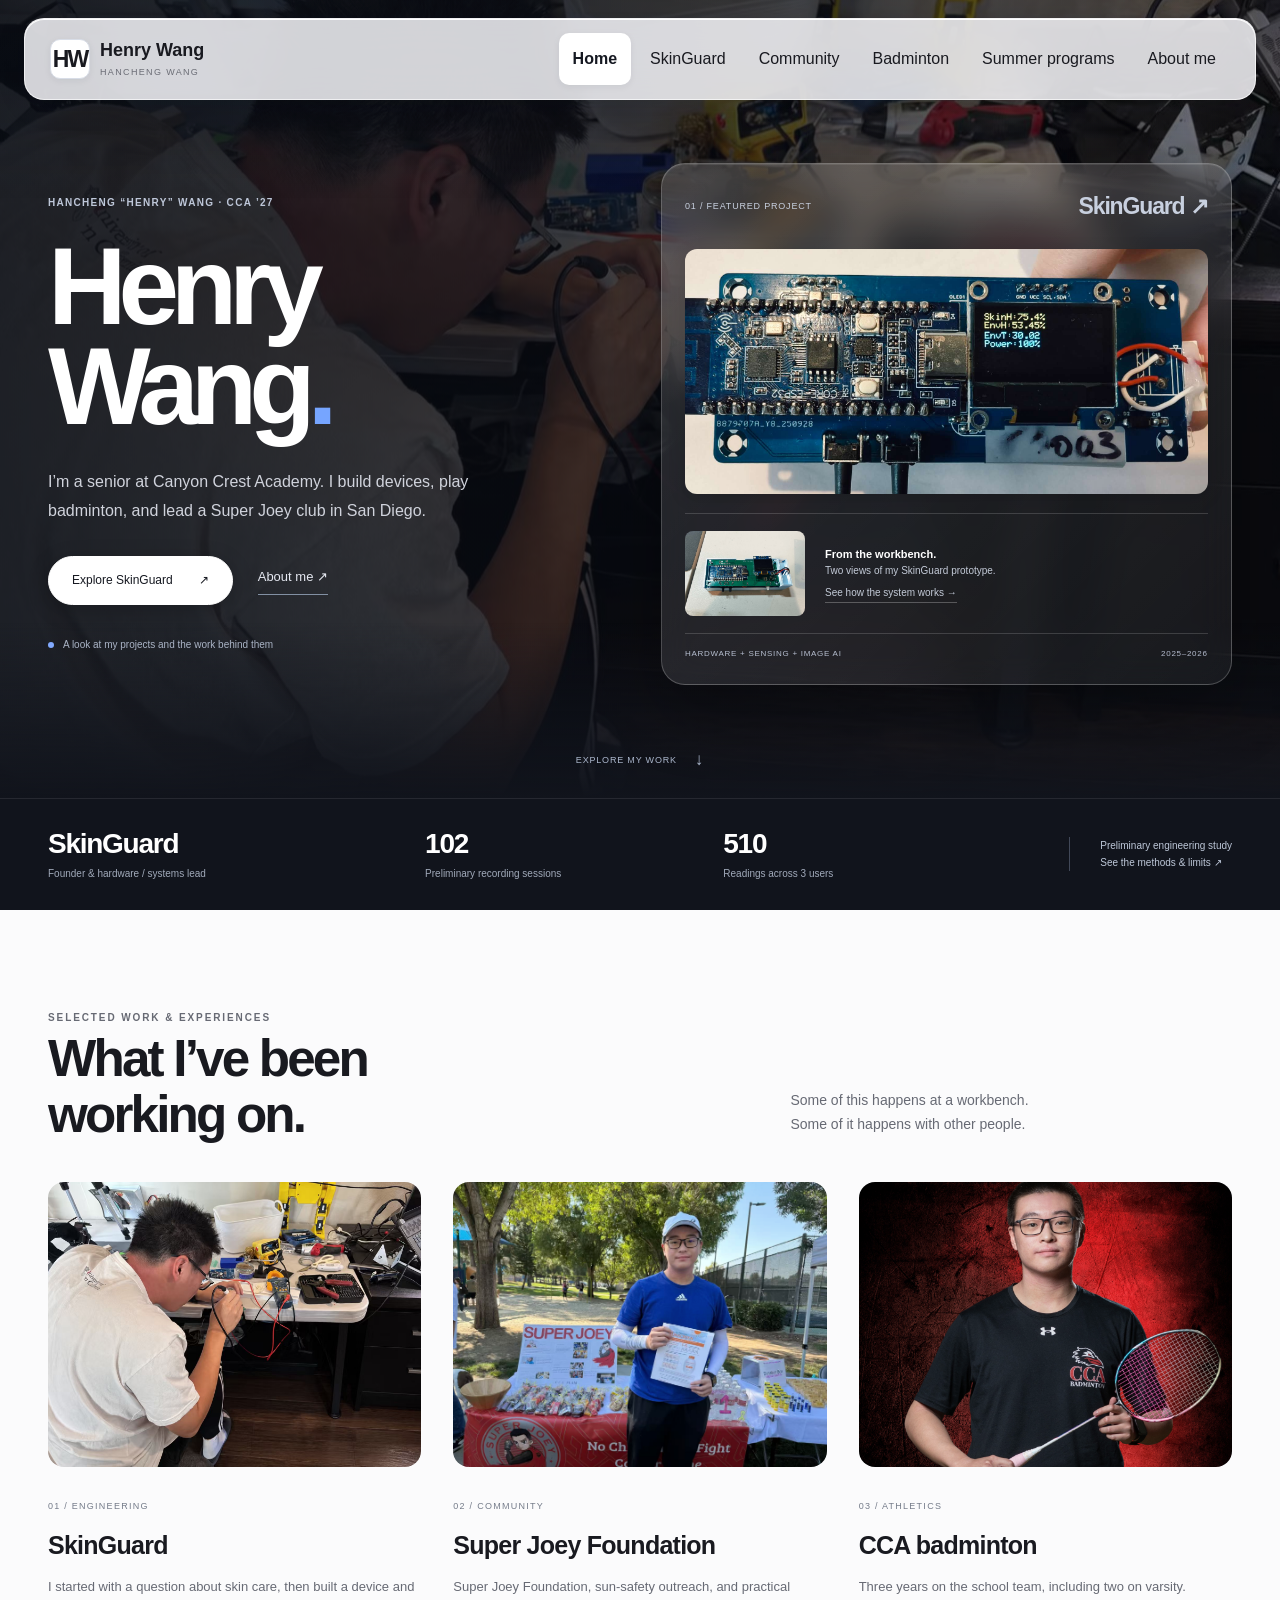
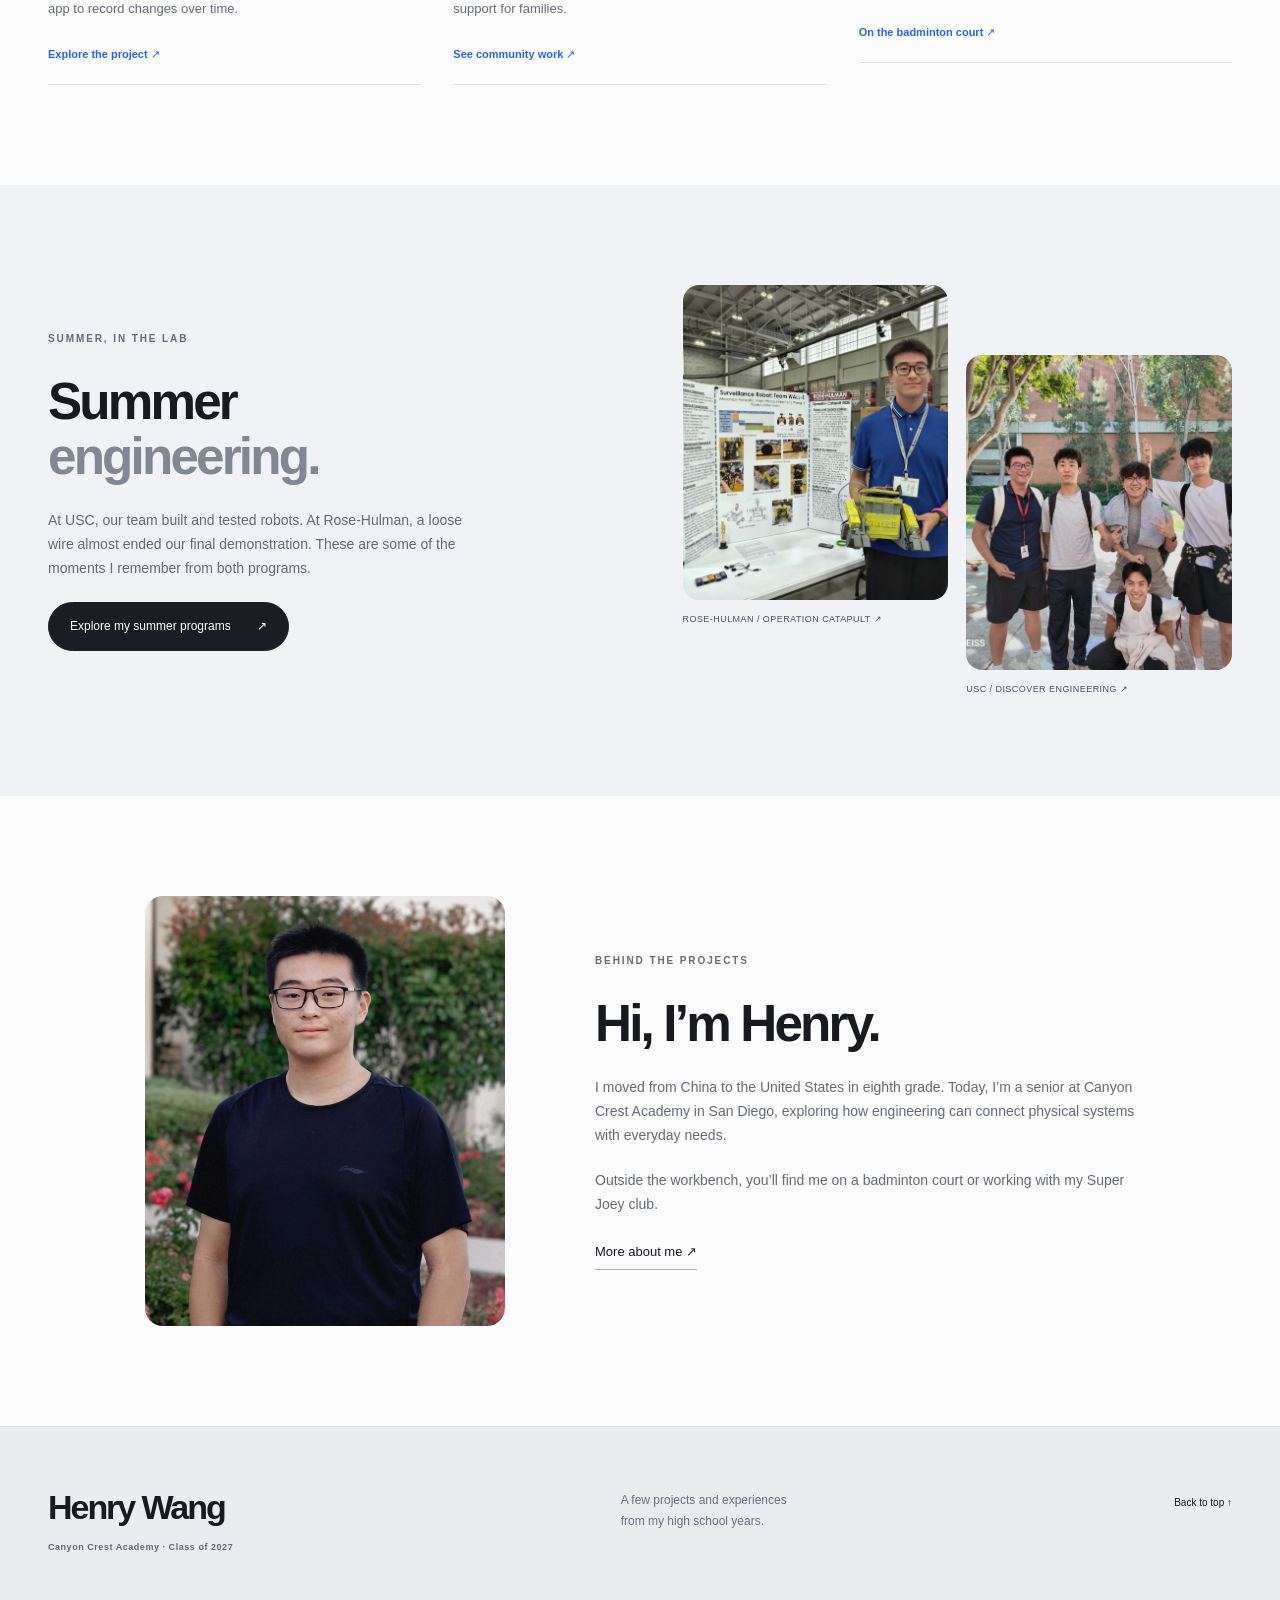
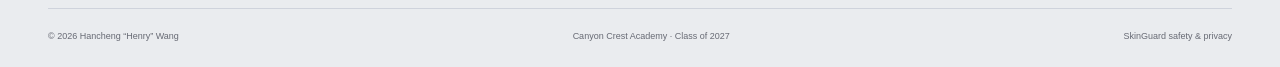
==== commit d1c136b6: "Enlarge navigation and add SkinGuard project dock Replace the small horizontal SkinGuard links with " ====
--- a/index.html
+++ b/index.html
@@ -1,5 +1,5 @@
-<!doctype html><html lang="en"><head><meta charset="utf-8"><meta name="viewport" content="width=device-width,initial-scale=1"><meta name="description" content="Hancheng “Henry” Wang: student engineering, SkinGuard, community service, badminton, and hands-on summer programs."><meta name="theme-color" content="#101115"><title>Home | Henry Wang</title><link rel="icon" href="assets/img/favicon.svg" type="image/svg+xml"><link rel="stylesheet" href="portfolio.css?v=20261101c"></head><body class="portfolio" id="top"><a class="p-skip" href="#main">Skip to content</a><header class="p-header"><div class="p-wrap p-header-inner"><a class="p-wordmark" href="index.html"><span class="p-monogram" aria-hidden="true">HW<span>·</span></span><span>Henry Wang<small>HANCHENG WANG</small></span></a><button class="p-menu" aria-label="Open navigation" aria-expanded="false" aria-controls="portfolio-nav">Menu <span aria-hidden="true">＋</span></button><nav id="portfolio-nav" class="p-nav" aria-label="Main navigation"><a href="index.html" aria-current="page">Home</a><a href="skinguard.html">SkinGuard</a><a href="community.html">Community</a><a href="badminton.html">Badminton</a><a href="summer.html">Summer programs</a><a href="about.html">About me</a></nav></div></header><main id="main"><section class="p-home-stage"><div class="p-home-hero p-wrap"><div class="p-home-copy"><p class="p-kicker">HANCHENG “HENRY” WANG · CCA ’27</p><h1>Henry<br> Wang<span class="p-name-dot">.</span></h1><p class="p-lead">I’m a senior at Canyon Crest Academy. I build devices, play badminton, and lead a Super Joey club in San Diego.</p><div class="p-actions"><a class="p-btn" href="skinguard.html">Explore SkinGuard<span aria-hidden="true"> ↗</span></a><a class="p-link" href="about.html">About me<span aria-hidden="true"> ↗</span></a></div><div class="p-hero-note"><span class="p-dot"></span>A look at my projects and the work behind them</div></div><div class="p-feature-device"><div class="p-feature-label"><span>01 / FEATURED PROJECT</span><a href="skinguard.html">SkinGuard ↗</a></div><a class="p-hero-image" href="skinguard.html"><img src="portfolio-sg-device-1.jpg" alt="SkinGuard working prototype with microcontroller, circuit board, and live display" class="" loading="eager" decoding="async" fetchpriority="high"></a><div class="p-device-secondary"><img src="portfolio-sg-device-2.jpg" alt="Second view of the SkinGuard device and circuit board" class="" loading="eager" decoding="async" fetchpriority="high"><p><strong>From the workbench.</strong>Two views of my SkinGuard prototype.<br><a href="system.html">See how the system works →</a></p></div><div class="p-feature-foot"><span>HARDWARE + SENSING + IMAGE AI</span><span>2025–2026</span></div></div></div><a class="p-scroll-cue" href="#selected-work"><span>Explore my work</span><b aria-hidden="true">↓</b></a></section>
+<!doctype html><html lang="en"><head><meta charset="utf-8"><meta name="viewport" content="width=device-width,initial-scale=1"><meta name="description" content="Hancheng “Henry” Wang: student engineering, SkinGuard, community service, badminton, and hands-on summer programs."><meta name="theme-color" content="#101115"><title>Home | Henry Wang</title><link rel="icon" href="assets/img/favicon.svg" type="image/svg+xml"><link rel="stylesheet" href="portfolio.css?v=20261102-dock"></head><body class="portfolio" id="top"><a class="p-skip" href="#main">Skip to content</a><header class="p-header"><div class="p-wrap p-header-inner"><a class="p-wordmark" href="index.html"><span class="p-monogram" aria-hidden="true">HW<span>·</span></span><span>Henry Wang<small>HANCHENG WANG</small></span></a><button class="p-menu" aria-label="Open navigation" aria-expanded="false" aria-controls="portfolio-nav">Menu <span aria-hidden="true">＋</span></button><nav id="portfolio-nav" class="p-nav" aria-label="Main navigation"><a href="index.html" aria-current="page">Home</a><a href="skinguard.html">SkinGuard</a><a href="community.html">Community</a><a href="badminton.html">Badminton</a><a href="summer.html">Summer programs</a><a href="about.html">About me</a></nav></div></header><main id="main"><section class="p-home-stage"><div class="p-home-hero p-wrap"><div class="p-home-copy"><p class="p-kicker">HANCHENG “HENRY” WANG · CCA ’27</p><h1>Henry<br> Wang<span class="p-name-dot">.</span></h1><p class="p-lead">I’m a senior at Canyon Crest Academy. I build devices, play badminton, and lead a Super Joey club in San Diego.</p><div class="p-actions"><a class="p-btn" href="skinguard.html">Explore SkinGuard<span aria-hidden="true"> ↗</span></a><a class="p-link" href="about.html">About me<span aria-hidden="true"> ↗</span></a></div><div class="p-hero-note"><span class="p-dot"></span>A look at my projects and the work behind them</div></div><div class="p-feature-device"><div class="p-feature-label"><span>01 / FEATURED PROJECT</span><a href="skinguard.html">SkinGuard ↗</a></div><a class="p-hero-image" href="skinguard.html"><img src="portfolio-sg-device-1.jpg" alt="SkinGuard working prototype with microcontroller, circuit board, and live display" class="" loading="eager" decoding="async" fetchpriority="high"></a><div class="p-device-secondary"><img src="portfolio-sg-device-2.jpg" alt="Second view of the SkinGuard device and circuit board" class="" loading="eager" decoding="async" fetchpriority="high"><p><strong>From the workbench.</strong>Two views of my SkinGuard prototype.<br><a href="system.html">See how the system works →</a></p></div><div class="p-feature-foot"><span>HARDWARE + SENSING + IMAGE AI</span><span>2025–2026</span></div></div></div><a class="p-scroll-cue" href="#selected-work"><span>Explore my work</span><b aria-hidden="true">↓</b></a></section>
 <section class="p-stat-band"><div class="p-wrap"><div><strong>SkinGuard</strong><span>Founder & hardware / systems lead</span></div><div><strong>102</strong><span>Preliminary recording sessions</span></div><div><strong>510</strong><span>Readings across 3 users</span></div><a href="testing.html">Preliminary engineering study<br>See the methods & limits ↗</a></div></section>
 <section class="p-section" id="selected-work"><div class="p-wrap"><div class="p-section-head"><div><p class="p-kicker">SELECTED WORK & EXPERIENCES</p><h2>What I’ve been<br>working on.</h2></div><p>Some of this happens at a workbench.<br>Some of it happens with other people.</p></div><div class="p-story-grid"><a class="p-story" href="skinguard.html"><img src="portfolio-sg-making.jpg" alt="Henry working on SkinGuard electronics" class="" loading="lazy" decoding="async"><div><span>01 / ENGINEERING</span><h3>SkinGuard</h3><p>I started with a question about skin care, then built a device and app to record changes over time.</p><b>Explore the project ↗</b></div></a><a class="p-story" href="community.html"><img src="portfolio-joey-booth.jpg" alt="Henry at a Super Joey community outreach booth" class="" loading="lazy" decoding="async"><div><span>02 / COMMUNITY</span><h3>Super Joey Foundation</h3><p>Super Joey Foundation, sun-safety outreach, and practical support for families.</p><b>See community work ↗</b></div></a><a class="p-story" href="badminton.html"><img src="portfolio-badminton-portrait.jpg" alt="Henry in his Canyon Crest Academy badminton uniform" class="p-badminton-cover" loading="lazy" decoding="async"><div><span>03 / ATHLETICS</span><h3>CCA badminton</h3><p>Three years on the school team, including two on varsity.</p><b>On the badminton court ↗</b></div></a></div></div></section>
 <section class="p-section p-tint"><div class="p-wrap p-split"><div><p class="p-kicker">SUMMER, IN THE LAB</p><h2>Summer<br><em>engineering.</em></h2><p>At USC, our team built and tested robots. At Rose-Hulman, a loose wire almost ended our final demonstration. These are some of the moments I remember from both programs.</p><a class="p-btn" href="summer.html">Explore my summer programs<span aria-hidden="true"> ↗</span></a></div><div class="p-summer-pair"><a href="summer.html#rose-hulman"><img src="portfolio-rh-final.jpg" alt="Henry presenting the Rose-Hulman WALL-E robot" class="" loading="lazy" decoding="async"><span>ROSE-HULMAN / OPERATION CATAPULT ↗</span></a><a href="summer.html#usc"><img src="portfolio-usc-team.jpg" alt="Henry with his USC summer program teammates" class="" loading="lazy" decoding="async"><span>USC / DISCOVER ENGINEERING ↗</span></a></div></div></section>
-<section class="p-section"><div class="p-wrap p-about-preview"><img src="portfolio-about-portrait.jpg" alt="Henry Wang outdoors in San Diego" class="" loading="lazy" decoding="async"><div><p class="p-kicker">BEHIND THE PROJECTS</p><h2>Hi, I’m Henry.</h2><p>I moved from China to the United States in eighth grade. Today, I’m a senior at Canyon Crest Academy in San Diego, exploring how engineering can connect physical systems with everyday needs.</p><p>Outside the workbench, you’ll find me on a badminton court or working with my Super Joey club.</p><a class="p-link" href="about.html">More about me<span aria-hidden="true"> ↗</span></a></div></div></section></main><footer class="p-footer"><div class="p-wrap"><div class="p-footer-top"><a class="p-footer-name" href="about.html">Henry Wang<span>Canyon Crest Academy · Class of 2027</span></a><p>A few projects and experiences<br>from my high school years.</p><a class="p-top" href="#top">Back to top ↑</a></div><div class="p-footer-bottom"><span>© 2026 Hancheng “Henry” Wang</span><span>Canyon Crest Academy · Class of 2027</span><a href="safety.html">SkinGuard safety & privacy</a></div></div></footer><dialog class="p-lightbox" aria-label="Photograph"><button class="p-lightbox-close" autofocus aria-label="Close photograph">Close ×</button><img alt=""><p></p></dialog><script src="portfolio.js?v=20261101c"></script></body></html>+<section class="p-section"><div class="p-wrap p-about-preview"><img src="portfolio-about-portrait.jpg" alt="Henry Wang outdoors in San Diego" class="" loading="lazy" decoding="async"><div><p class="p-kicker">BEHIND THE PROJECTS</p><h2>Hi, I’m Henry.</h2><p>I moved from China to the United States in eighth grade. Today, I’m a senior at Canyon Crest Academy in San Diego, exploring how engineering can connect physical systems with everyday needs.</p><p>Outside the workbench, you’ll find me on a badminton court or working with my Super Joey club.</p><a class="p-link" href="about.html">More about me<span aria-hidden="true"> ↗</span></a></div></div></section></main><footer class="p-footer"><div class="p-wrap"><div class="p-footer-top"><a class="p-footer-name" href="about.html">Henry Wang<span>Canyon Crest Academy · Class of 2027</span></a><p>A few projects and experiences<br>from my high school years.</p><a class="p-top" href="#top">Back to top ↑</a></div><div class="p-footer-bottom"><span>© 2026 Hancheng “Henry” Wang</span><span>Canyon Crest Academy · Class of 2027</span><a href="safety.html">SkinGuard safety & privacy</a></div></div></footer><dialog class="p-lightbox" aria-label="Photograph"><button class="p-lightbox-close" autofocus aria-label="Close photograph">Close ×</button><img alt=""><p></p></dialog><script src="portfolio.js?v=20261102-dock"></script></body></html>
--- a/portfolio.css
+++ b/portfolio.css
@@ -20,3 +20,12 @@
 @media(max-width:820px){.p-header{top:12px;padding-inline:14px}.p-header-inner{height:64px;border-radius:17px;padding-inline:18px}.p-menu{border-color:#d8dce5;border-radius:9px;background:#ffffffa0;padding:8px 10px}.p-nav{top:73px;left:14px;right:14px;border:1px solid #e3e6ef;border-radius:17px;background:#fbfcffed;backdrop-filter:blur(20px);padding:13px;box-shadow:0 14px 35px #101b321f}.p-nav a{font-size:13px;padding:12px 13px}.p-nav a[aria-current=page]{background:#edf2ff;border:0;box-shadow:none}.p-home-hero{padding-top:130px;min-height:660px;gap:30px}.p-home-stage{min-height:705px}.p-home-copy h1{font-size:84px!important}.p-home-copy>.p-kicker{font-size:8px!important}.p-home-copy .p-lead{font-size:13px}.p-feature-device{padding:16px;border-radius:18px}.p-hero-image img{height:205px}.p-feature-label{font-size:6px}.p-feature-label a{font-size:19px}.p-device-secondary{grid-template-columns:90px 1fr;gap:10px}.p-device-secondary img{width:90px;height:78px}.p-feature-foot{font-size:6px}.p-device-secondary p{font-size:8px}.p-device-secondary strong{font-size:9px}.p-section{padding-block:75px}.p-story>img{height:235px}.p-story h3{font-size:22px!important}.p-stat-band>.p-wrap{gap:23px}.p-stat-band strong{font-size:24px}.p-stat-band span{font-size:8px}.p-stat-band a{font-size:8px}.p-intro h1{font-size:53px}.portfolio main>.p-intro:first-child{padding-top:125px}.p-program-heading h2{font-size:48px!important}.p-program-feature>div>h3{font-size:28px!important}.p-next h2{font-size:32px!important}.tech-site .p-project-nav{padding-top:90px}.tech-site .p-project-nav>.p-wrap{align-items:center}.tech-site .hero-visual{animation:none}.tech-site .p-photo img{height:280px}}
 @media(max-width:600px){.p-header-inner{padding-inline:14px;height:61px;border-radius:15px}.p-wordmark{font-size:14px}.p-monogram{font-size:19px;width:32px;height:32px;border-radius:8px}.p-wordmark small{font-size:7px}.p-home-stage{min-height:0}.p-home-stage:before{background-image:linear-gradient(0deg,rgba(8,11,18,.87),rgba(8,11,18,.75)),url('portfolio-sg-making.jpg');background-position:38% center}.p-home-hero{padding-top:113px;padding-bottom:30px;gap:27px;min-height:0;grid-template-columns:1fr}.p-home-copy>.p-kicker{font-size:8px!important;letter-spacing:.1em!important;margin-bottom:18px!important}.p-home-copy h1{font-size:70px!important;line-height:.94!important;letter-spacing:-.065em!important;margin-bottom:22px!important}.p-home-copy h1>br{display:none}.p-home-copy h1>br:after{content:' '}.p-home-copy h1{max-width:260px}.p-home-copy .p-lead{font-size:13px;line-height:1.75;margin-bottom:0!important;max-width:330px}.p-home-copy .p-actions{margin-top:23px;gap:22px}.p-home-stage .p-btn{font-size:11px;min-height:43px;padding:10px 17px;gap:13px}.p-home-stage .p-link{font-size:11px}.p-home-copy .p-hero-note{display:none}.p-feature-device{padding:17px;border-radius:19px}.p-feature-label{font-size:7px}.p-feature-label a{font-size:20px}.p-hero-image{padding:16px 0}.p-hero-image img{height:190px;border-radius:9px;object-fit:cover}.p-device-secondary{grid-template-columns:105px 1fr;gap:13px;padding:14px 0}.p-device-secondary img{width:105px;height:70px;border-radius:6px}.p-device-secondary p{font-size:8px}.p-device-secondary strong{font-size:9px}.p-feature-foot{font-size:6px;padding-top:11px}.p-scroll-cue{margin-bottom:24px;font-size:8px}.p-stat-band>.p-wrap{gap:20px;padding-block:25px}.p-stat-band strong{font-size:25px}.p-stat-band span{font-size:8px}.p-stat-band a{font-size:9px;border-color:#414858;padding-top:10px}.p-section-head h2{font-size:36px}.p-story>img{height:310px;border-radius:14px}.p-story h3{font-size:25px!important}.p-story p{font-size:13px}.p-split h2{font-size:47px}.p-summer-pair img{height:250px;border-radius:13px}.p-summer-pair span{font-size:8px;letter-spacing:.03em}.p-section{padding-block:65px}.p-intro h1{font-size:43px}.p-intro .p-lead{font-size:14px}.p-intro .p-kicker{font-size:9px!important}.p-program-heading h2{font-size:39px!important}.p-program-feature>div>h3{font-size:29px!important}.p-about-main>div>h2{font-size:36px!important}.p-next h2{font-size:30px!important}.p-community-hero h2{font-size:34px!important}.p-mini-stat strong{font-size:29px}.p-footer-name{font-size:29px}.p-photo-open{border-radius:13px}.tech-site .hero-home h1{font-size:35px}.tech-site .p-project-nav>.p-wrap{display:block}.tech-site .p-project-nav nav a{font-size:10px}.tech-site .p-sg-hero img,.tech-site .p-sg-secondary img{height:230px}.p-lightbox{border-radius:14px}.p-album>summary{font-size:12px}}
 @media(prefers-reduced-motion:reduce){.p-home-stage:before{transform:none!important;will-change:auto}.p-enter{opacity:1!important;transform:none!important;transition:none!important}.p-home-copy,.p-feature-device,.p-header-inner,.tech-site .hero-copy,.tech-site .hero-visual,.p-scroll-cue b{animation:none!important}.p-feature-device{transform:none!important}.p-story>img,.p-photo img,.p-summer-pair img,.p-btn,.p-nav a{transition:none!important}}
+/* Clearer navigation and an always-visible project guide. */
+.p-header-inner{height:82px;padding-inline:25px}.p-wordmark{font-size:18px}.p-wordmark small{font-size:9px}.p-monogram{width:40px;height:40px;font-size:23px}.p-nav{gap:5px}.p-nav a{font-size:16px;font-weight:500;padding:11px 13px;color:#373c47}.p-nav a[aria-current=page]{font-weight:600}.p-menu{font-size:15px}.p-home-hero{padding-top:163px}.portfolio main>.p-intro:first-child{padding-top:162px}.p-photo figcaption{font-size:14px;line-height:1.65}.p-photo figcaption strong{font-size:16px}.p-chapter-nav a{font-size:16px}.p-summer-gallery{margin-top:45px;padding-top:10px;border-top:1px solid #dce0e7}.p-summer-gallery>.p-gallery-heading:first-child{margin-top:35px}.p-summer-gallery .p-gallery-heading{margin-bottom:30px}.p-summer-gallery .p-photo{opacity:1!important;transform:none!important}.p-summer-gallery .p-photo figcaption{padding-top:15px}.p-summer-gallery .p-gallery{row-gap:38px}
+.tech-site main,.tech-site>.site-footer{margin-left:250px}.tech-site .shell{width:min(1180px,calc(100% - 72px))}.tech-site .hero-home{padding-top:138px}.tech-site .page-hero{padding-top:145px}.tech-site .hero-grid{gap:46px}.tech-site .hero-home h1{font-size:clamp(36px,3.7vw,52px)}.tech-site .hero-subtitle{font-size:17px}.tech-site .hero-media figcaption{font-size:14px}.tech-site .p-project-dock{position:fixed;left:20px;top:128px;z-index:90;width:207px;max-height:calc(100vh - 150px);padding:18px 12px 17px;background:rgba(245,247,251,.89);border:1px solid #dfe4ed;border-radius:24px;box-shadow:0 10px 34px #17264412,inset 0 1px 0 #fff;backdrop-filter:blur(20px) saturate(1.15);overflow:visible}.tech-site .p-project-dock>.p-wrap{display:block;width:auto;padding:0;margin:0}.tech-site .p-project-dock .p-project-brand{display:flex;align-items:center;gap:9px;font:650 18px var(--p-sans);padding:0 7px 12px;text-decoration:none;white-space:nowrap}.tech-site .p-project-dock .p-project-brand img{width:31px;height:29px;object-fit:contain}.p-dock-caption{font:600 9px/1.5 var(--p-sans);letter-spacing:.15em;color:#8490a2;margin:0 0 13px!important;padding-left:10px}.tech-site .p-project-dock nav{display:flex;flex-direction:column;flex-wrap:nowrap;gap:7px;align-items:stretch;justify-content:flex-start;margin:0}.tech-site .p-project-dock nav .p-dock-item{display:flex;align-items:center;gap:10px;min-height:47px;padding:5px 8px;border:1px solid transparent;border-radius:13px;color:#4c5668;font:500 15px/1.2 var(--p-sans);text-decoration:none;transform:translateX(var(--dock-shift,0px)) scale(var(--dock-scale,1));transform-origin:left center;transition:transform .2s cubic-bezier(.2,.8,.25,1),background .2s,box-shadow .2s,border-color .2s;will-change:transform;position:relative}.p-dock-label{display:block;white-space:nowrap;letter-spacing:-.025em}.p-dock-icon{display:grid;place-items:center;width:33px;height:33px;flex:none;border-radius:10px;color:#67768e;background:#fff;box-shadow:0 2px 5px #24354d0b;border:1px solid #e4e8ef}.p-dock-icon svg{width:20px;height:20px;display:block}.tech-site .p-project-dock nav .p-dock-item[aria-current=page]{background:#e8effd;border-color:#ccd9f1;color:#234f91;text-decoration:none;font-weight:650;box-shadow:inset 0 1px 0 #fff8}.p-dock-item[aria-current=page] .p-dock-icon{background:#416fbe;border-color:#416fbe;color:#fff;box-shadow:0 3px 8px #315b9b28}.tech-site .p-project-dock nav .p-dock-item:hover{background:#fff;border-color:#e1e6ef;color:#1e365d;box-shadow:0 5px 14px #1b315516;z-index:2}.tech-site .p-project-dock nav .p-dock-item:focus-visible{outline:2px solid #5e87d2;outline-offset:2px;background:#fff;transform:translateX(6px) scale(1.06);z-index:3}.tech-site .p-project-dock nav .p-dock-item:hover .p-dock-icon{border-color:#b8cae6;color:#325d9e}.tech-site .p-project-dock nav .p-dock-item[aria-current=page]:hover .p-dock-icon{color:#fff}.tech-site .p-project-dock nav:not(.p-dock-tracking) .p-dock-item:hover{transform:translateX(6px) scale(1.09)}
+@media(min-width:1121px) and (max-height:690px){.tech-site .p-project-dock{top:116px;padding-top:13px;padding-bottom:12px}.tech-site .p-project-dock .p-project-brand{padding-bottom:8px}.p-dock-caption{margin-bottom:9px!important}.tech-site .p-project-dock nav{gap:5px}.tech-site .p-project-dock nav .p-dock-item{min-height:43px}.p-dock-icon{width:31px;height:31px}.tech-site .p-project-dock{max-height:calc(100vh - 128px)}}
+@media(min-width:1121px) and (max-height:590px){.tech-site .p-project-dock{max-height:calc(100vh - 128px);overflow-y:auto;overflow-x:hidden}.tech-site .p-project-dock nav .p-dock-item{transform:none!important}}
+@media(max-width:1250px) and (min-width:1121px){.p-header-inner{padding-inline:18px}.p-wordmark{font-size:16px}.p-nav{gap:1px}.p-nav a{font-size:15px;padding-inline:10px}.tech-site main,.tech-site>.site-footer{margin-left:228px}.tech-site .p-project-dock{left:16px;width:192px;padding-inline:10px}.tech-site .p-project-dock nav .p-dock-item{font-size:14px;gap:8px}.tech-site .shell{width:calc(100% - 54px)}.tech-site .hero-grid{gap:30px}.tech-site .hero-home h1{font-size:40px}}
+@media(max-width:1120px){.p-header{top:12px;padding-inline:16px}.p-header-inner{height:76px;padding-inline:19px;border-radius:18px}.p-nav{display:none;position:absolute;top:88px;left:16px;right:16px;padding:12px;background:rgba(252,253,255,.97);border:1px solid #dde3ed;border-radius:17px;box-shadow:0 14px 35px #101b321f;backdrop-filter:blur(20px);flex-direction:column;align-items:stretch;gap:3px}.p-nav.p-open{display:flex}.p-nav a{font-size:17px;padding:13px 15px}.p-nav a[aria-current=page]{background:#edf2ff;box-shadow:none}.p-menu{display:inline-flex;align-items:center;gap:14px;color:#333c4a;background:#ffffffa0;border:1px solid #d8dfe9;border-radius:10px;padding:10px 13px;font:15px var(--p-sans)}.p-wordmark{font-size:17px}.p-wordmark small{font-size:9px}.tech-site main,.tech-site>.site-footer{margin-left:0}.tech-site .p-project-dock{position:relative;top:auto;left:auto;max-height:none;width:calc(100% - 40px);margin:112px auto 0;padding:19px 19px 20px;overflow:visible;border-radius:18px;box-shadow:0 6px 22px #1726440a}.tech-site .p-project-dock .p-project-brand{padding:0;font-size:19px}.tech-site .p-project-dock .p-dock-caption{display:none}.tech-site .p-project-dock nav{display:grid;grid-template-columns:repeat(4,minmax(0,1fr));gap:8px;margin-top:15px}.tech-site .p-project-dock nav .p-dock-item{font-size:14px;min-height:49px;gap:8px;padding:6px 9px;transform:none!important;box-shadow:none!important}.p-dock-icon{width:31px;height:31px;border-radius:9px}.p-dock-icon svg{width:19px;height:19px}.tech-site .hero-home,.tech-site .page-hero{padding-top:48px}.tech-site .shell{width:calc(100% - 48px)}.tech-site .hero-grid{gap:35px}.p-home-hero{padding-top:139px}.portfolio main>.p-intro:first-child{padding-top:138px}}
+@media(max-width:680px){.p-header{padding-inline:12px}.p-header-inner{height:68px;padding-inline:13px}.p-wordmark{font-size:16px;gap:8px}.p-wordmark small{font-size:8px}.p-monogram{width:35px;height:35px;font-size:20px}.p-menu{font-size:14px;padding:9px 11px}.p-nav{left:12px;right:12px;top:79px}.p-nav a{font-size:17px;padding-block:13px}.p-home-hero{padding-top:119px}.portfolio main>.p-intro:first-child{padding-top:125px}.tech-site .p-project-dock{width:calc(100% - 30px);margin-top:103px;padding:16px 13px 14px}.tech-site .p-project-dock nav{grid-template-columns:repeat(2,minmax(0,1fr));gap:8px;margin-top:12px}.tech-site .p-project-dock nav .p-dock-item{font-size:14px;min-height:46px;padding:5px 6px;gap:7px}.p-dock-label{white-space:normal}.p-dock-icon{width:29px;height:29px}.tech-site .p-project-dock .p-project-brand{font-size:19px}.tech-site .p-project-dock .p-project-brand img{width:28px;height:26px}.tech-site .hero-home,.tech-site .page-hero{padding-top:36px}.tech-site .shell{width:calc(100% - 34px)}.p-photo figcaption{font-size:13px}.p-photo figcaption strong{font-size:15px}.p-chapter-nav a{font-size:14px}.p-summer-gallery{margin-top:32px}.p-summer-gallery>.p-gallery-heading:first-child{margin-top:25px}.p-summer-gallery .p-gallery{row-gap:27px}.tech-site .hero-home h1{font-size:35px}}
+@media(prefers-reduced-motion:reduce){.tech-site .p-project-dock nav .p-dock-item{transition:none!important;transform:none!important;will-change:auto}}
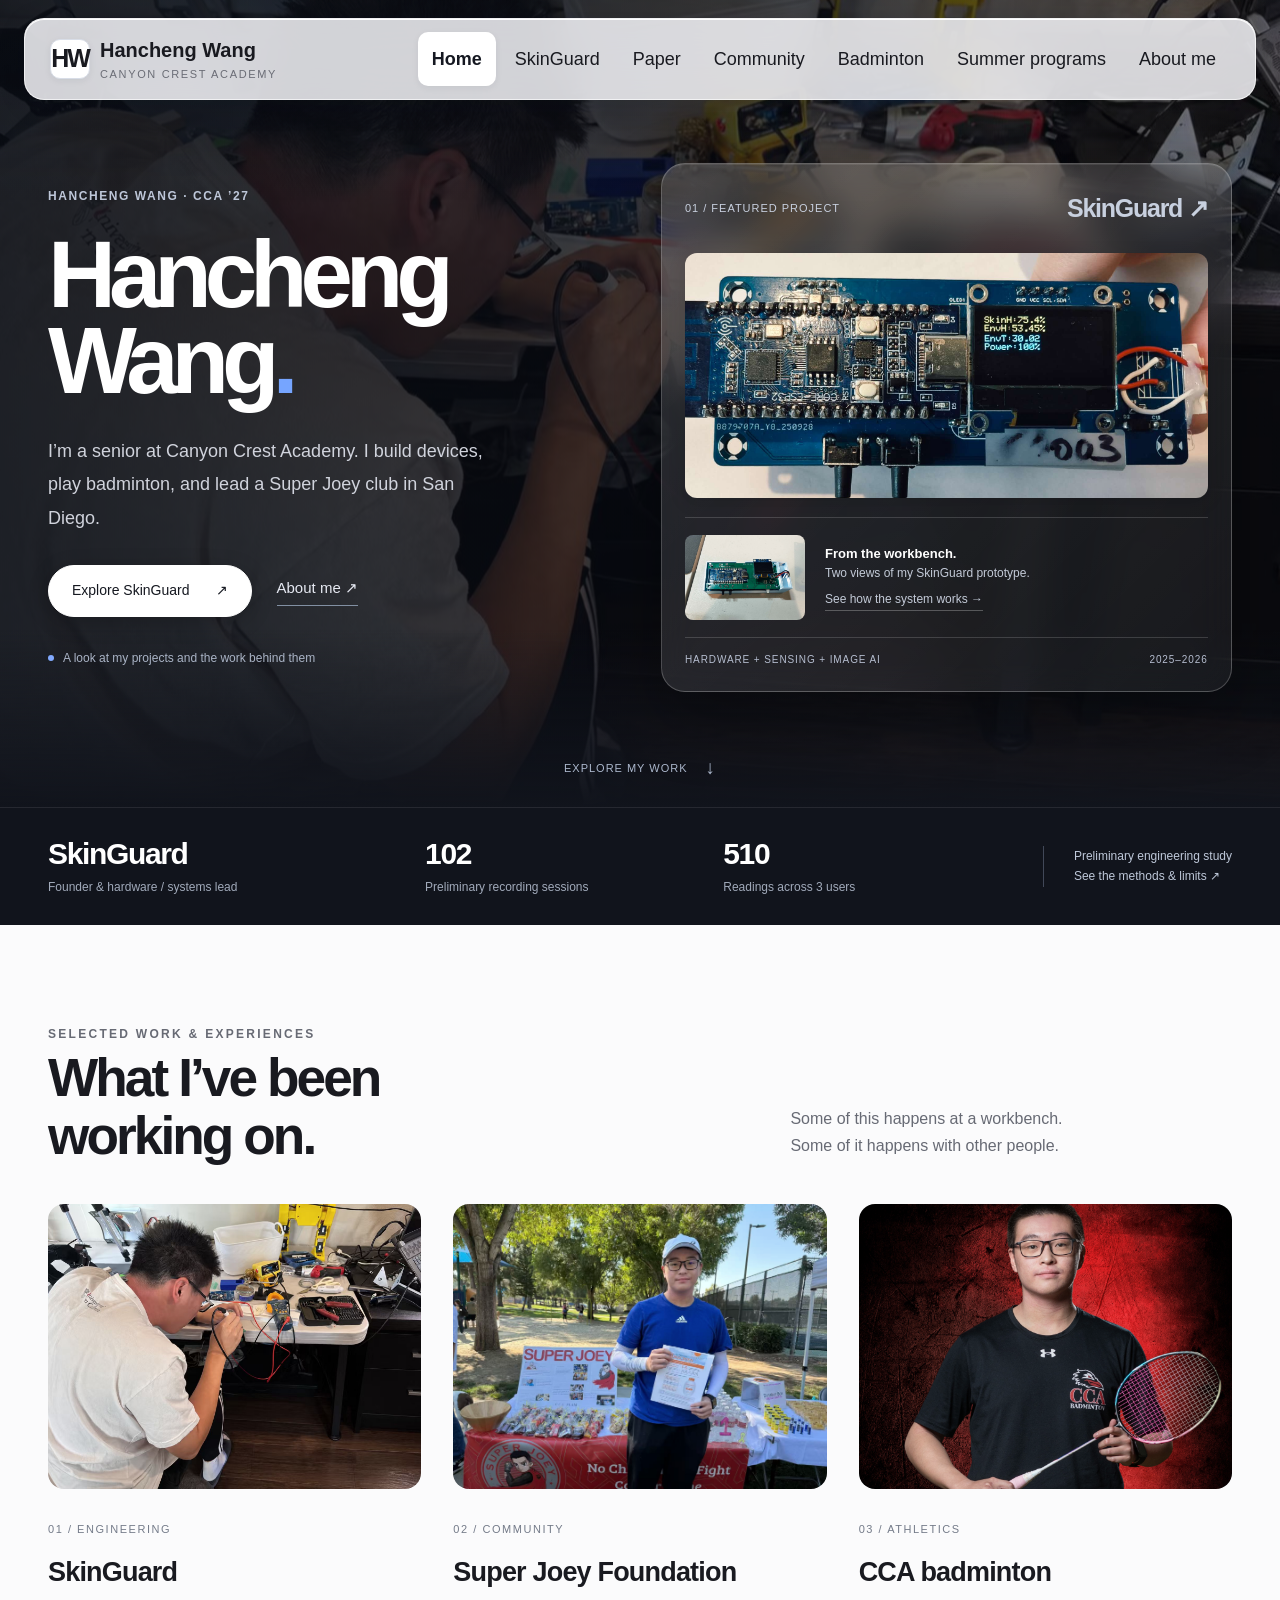
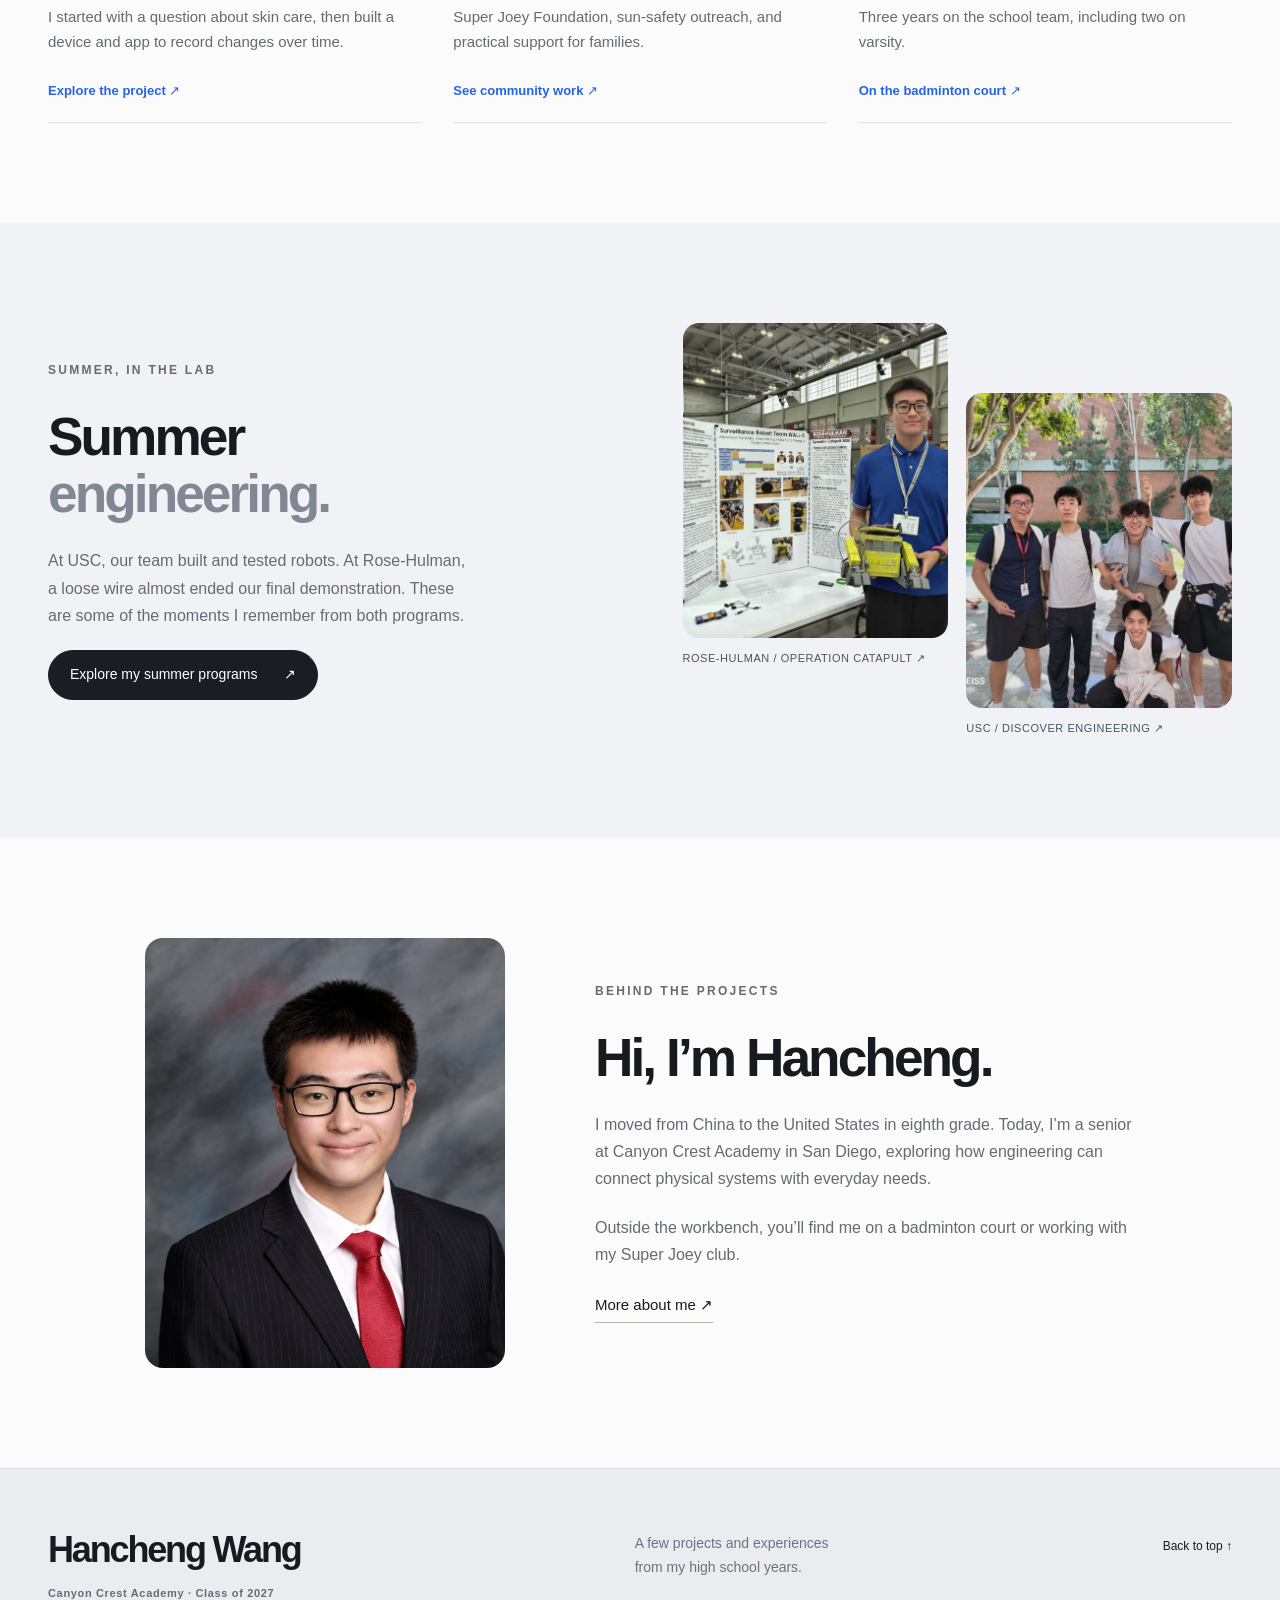
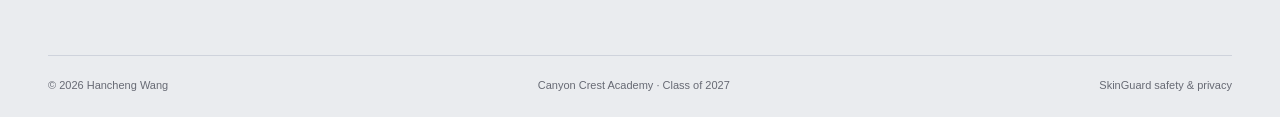
==== commit 55ac09de: "Add published paper, update identity and improve text readability Place Paper immediately after Skin" ====
--- a/index.html
+++ b/index.html
@@ -1,5 +1,5 @@
-<!doctype html><html lang="en"><head><meta charset="utf-8"><meta name="viewport" content="width=device-width,initial-scale=1"><meta name="description" content="Hancheng “Henry” Wang: student engineering, SkinGuard, community service, badminton, and hands-on summer programs."><meta name="theme-color" content="#101115"><title>Home | Henry Wang</title><link rel="icon" href="assets/img/favicon.svg" type="image/svg+xml"><link rel="stylesheet" href="portfolio.css?v=20261102-dock"></head><body class="portfolio" id="top"><a class="p-skip" href="#main">Skip to content</a><header class="p-header"><div class="p-wrap p-header-inner"><a class="p-wordmark" href="index.html"><span class="p-monogram" aria-hidden="true">HW<span>·</span></span><span>Henry Wang<small>HANCHENG WANG</small></span></a><button class="p-menu" aria-label="Open navigation" aria-expanded="false" aria-controls="portfolio-nav">Menu <span aria-hidden="true">＋</span></button><nav id="portfolio-nav" class="p-nav" aria-label="Main navigation"><a href="index.html" aria-current="page">Home</a><a href="skinguard.html">SkinGuard</a><a href="community.html">Community</a><a href="badminton.html">Badminton</a><a href="summer.html">Summer programs</a><a href="about.html">About me</a></nav></div></header><main id="main"><section class="p-home-stage"><div class="p-home-hero p-wrap"><div class="p-home-copy"><p class="p-kicker">HANCHENG “HENRY” WANG · CCA ’27</p><h1>Henry<br> Wang<span class="p-name-dot">.</span></h1><p class="p-lead">I’m a senior at Canyon Crest Academy. I build devices, play badminton, and lead a Super Joey club in San Diego.</p><div class="p-actions"><a class="p-btn" href="skinguard.html">Explore SkinGuard<span aria-hidden="true"> ↗</span></a><a class="p-link" href="about.html">About me<span aria-hidden="true"> ↗</span></a></div><div class="p-hero-note"><span class="p-dot"></span>A look at my projects and the work behind them</div></div><div class="p-feature-device"><div class="p-feature-label"><span>01 / FEATURED PROJECT</span><a href="skinguard.html">SkinGuard ↗</a></div><a class="p-hero-image" href="skinguard.html"><img src="portfolio-sg-device-1.jpg" alt="SkinGuard working prototype with microcontroller, circuit board, and live display" class="" loading="eager" decoding="async" fetchpriority="high"></a><div class="p-device-secondary"><img src="portfolio-sg-device-2.jpg" alt="Second view of the SkinGuard device and circuit board" class="" loading="eager" decoding="async" fetchpriority="high"><p><strong>From the workbench.</strong>Two views of my SkinGuard prototype.<br><a href="system.html">See how the system works →</a></p></div><div class="p-feature-foot"><span>HARDWARE + SENSING + IMAGE AI</span><span>2025–2026</span></div></div></div><a class="p-scroll-cue" href="#selected-work"><span>Explore my work</span><b aria-hidden="true">↓</b></a></section>
+<!doctype html><html lang="en"><head><meta charset="utf-8"><meta name="viewport" content="width=device-width,initial-scale=1"><meta name="description" content="Hancheng Wang: student engineering, SkinGuard, community service, badminton, and hands-on summer programs."><meta name="theme-color" content="#101115"><title>Home | Hancheng Wang</title><link rel="icon" href="assets/img/favicon.svg" type="image/svg+xml"><link rel="stylesheet" href="portfolio.css?v=20261102-paper"></head><body class="portfolio" id="top"><a class="p-skip" href="#main">Skip to content</a><header class="p-header"><div class="p-wrap p-header-inner"><a class="p-wordmark" href="index.html"><span class="p-monogram" aria-hidden="true">HW<span>·</span></span><span>Hancheng Wang<small>CANYON CREST ACADEMY</small></span></a><button class="p-menu" aria-label="Open navigation" aria-expanded="false" aria-controls="portfolio-nav">Menu <span aria-hidden="true">＋</span></button><nav id="portfolio-nav" class="p-nav" aria-label="Main navigation"><a href="index.html" aria-current="page">Home</a><a href="skinguard.html">SkinGuard</a><a href="paper.html">Paper</a><a href="community.html">Community</a><a href="badminton.html">Badminton</a><a href="summer.html">Summer programs</a><a href="about.html">About me</a></nav></div></header><main id="main"><section class="p-home-stage"><div class="p-home-hero p-wrap"><div class="p-home-copy"><p class="p-kicker">HANCHENG WANG · CCA ’27</p><h1>Hancheng<br> Wang<span class="p-name-dot">.</span></h1><p class="p-lead">I’m a senior at Canyon Crest Academy. I build devices, play badminton, and lead a Super Joey club in San Diego.</p><div class="p-actions"><a class="p-btn" href="skinguard.html">Explore SkinGuard<span aria-hidden="true"> ↗</span></a><a class="p-link" href="about.html">About me<span aria-hidden="true"> ↗</span></a></div><div class="p-hero-note"><span class="p-dot"></span>A look at my projects and the work behind them</div></div><div class="p-feature-device"><div class="p-feature-label"><span>01 / FEATURED PROJECT</span><a href="skinguard.html">SkinGuard ↗</a></div><a class="p-hero-image" href="skinguard.html"><img src="portfolio-sg-device-1.jpg" alt="SkinGuard working prototype with microcontroller, circuit board, and live display" class="" loading="eager" decoding="async" fetchpriority="high"></a><div class="p-device-secondary"><img src="portfolio-sg-device-2.jpg" alt="Second view of the SkinGuard device and circuit board" class="" loading="eager" decoding="async" fetchpriority="high"><p><strong>From the workbench.</strong>Two views of my SkinGuard prototype.<br><a href="system.html">See how the system works →</a></p></div><div class="p-feature-foot"><span>HARDWARE + SENSING + IMAGE AI</span><span>2025–2026</span></div></div></div><a class="p-scroll-cue" href="#selected-work"><span>Explore my work</span><b aria-hidden="true">↓</b></a></section>
 <section class="p-stat-band"><div class="p-wrap"><div><strong>SkinGuard</strong><span>Founder & hardware / systems lead</span></div><div><strong>102</strong><span>Preliminary recording sessions</span></div><div><strong>510</strong><span>Readings across 3 users</span></div><a href="testing.html">Preliminary engineering study<br>See the methods & limits ↗</a></div></section>
-<section class="p-section" id="selected-work"><div class="p-wrap"><div class="p-section-head"><div><p class="p-kicker">SELECTED WORK & EXPERIENCES</p><h2>What I’ve been<br>working on.</h2></div><p>Some of this happens at a workbench.<br>Some of it happens with other people.</p></div><div class="p-story-grid"><a class="p-story" href="skinguard.html"><img src="portfolio-sg-making.jpg" alt="Henry working on SkinGuard electronics" class="" loading="lazy" decoding="async"><div><span>01 / ENGINEERING</span><h3>SkinGuard</h3><p>I started with a question about skin care, then built a device and app to record changes over time.</p><b>Explore the project ↗</b></div></a><a class="p-story" href="community.html"><img src="portfolio-joey-booth.jpg" alt="Henry at a Super Joey community outreach booth" class="" loading="lazy" decoding="async"><div><span>02 / COMMUNITY</span><h3>Super Joey Foundation</h3><p>Super Joey Foundation, sun-safety outreach, and practical support for families.</p><b>See community work ↗</b></div></a><a class="p-story" href="badminton.html"><img src="portfolio-badminton-portrait.jpg" alt="Henry in his Canyon Crest Academy badminton uniform" class="p-badminton-cover" loading="lazy" decoding="async"><div><span>03 / ATHLETICS</span><h3>CCA badminton</h3><p>Three years on the school team, including two on varsity.</p><b>On the badminton court ↗</b></div></a></div></div></section>
-<section class="p-section p-tint"><div class="p-wrap p-split"><div><p class="p-kicker">SUMMER, IN THE LAB</p><h2>Summer<br><em>engineering.</em></h2><p>At USC, our team built and tested robots. At Rose-Hulman, a loose wire almost ended our final demonstration. These are some of the moments I remember from both programs.</p><a class="p-btn" href="summer.html">Explore my summer programs<span aria-hidden="true"> ↗</span></a></div><div class="p-summer-pair"><a href="summer.html#rose-hulman"><img src="portfolio-rh-final.jpg" alt="Henry presenting the Rose-Hulman WALL-E robot" class="" loading="lazy" decoding="async"><span>ROSE-HULMAN / OPERATION CATAPULT ↗</span></a><a href="summer.html#usc"><img src="portfolio-usc-team.jpg" alt="Henry with his USC summer program teammates" class="" loading="lazy" decoding="async"><span>USC / DISCOVER ENGINEERING ↗</span></a></div></div></section>
-<section class="p-section"><div class="p-wrap p-about-preview"><img src="portfolio-about-portrait.jpg" alt="Henry Wang outdoors in San Diego" class="" loading="lazy" decoding="async"><div><p class="p-kicker">BEHIND THE PROJECTS</p><h2>Hi, I’m Henry.</h2><p>I moved from China to the United States in eighth grade. Today, I’m a senior at Canyon Crest Academy in San Diego, exploring how engineering can connect physical systems with everyday needs.</p><p>Outside the workbench, you’ll find me on a badminton court or working with my Super Joey club.</p><a class="p-link" href="about.html">More about me<span aria-hidden="true"> ↗</span></a></div></div></section></main><footer class="p-footer"><div class="p-wrap"><div class="p-footer-top"><a class="p-footer-name" href="about.html">Henry Wang<span>Canyon Crest Academy · Class of 2027</span></a><p>A few projects and experiences<br>from my high school years.</p><a class="p-top" href="#top">Back to top ↑</a></div><div class="p-footer-bottom"><span>© 2026 Hancheng “Henry” Wang</span><span>Canyon Crest Academy · Class of 2027</span><a href="safety.html">SkinGuard safety & privacy</a></div></div></footer><dialog class="p-lightbox" aria-label="Photograph"><button class="p-lightbox-close" autofocus aria-label="Close photograph">Close ×</button><img alt=""><p></p></dialog><script src="portfolio.js?v=20261102-dock"></script></body></html>+<section class="p-section" id="selected-work"><div class="p-wrap"><div class="p-section-head"><div><p class="p-kicker">SELECTED WORK & EXPERIENCES</p><h2>What I’ve been<br>working on.</h2></div><p>Some of this happens at a workbench.<br>Some of it happens with other people.</p></div><div class="p-story-grid"><a class="p-story" href="skinguard.html"><img src="portfolio-sg-making.jpg" alt="Hancheng working on SkinGuard electronics" class="" loading="lazy" decoding="async"><div><span>01 / ENGINEERING</span><h3>SkinGuard</h3><p>I started with a question about skin care, then built a device and app to record changes over time.</p><b>Explore the project ↗</b></div></a><a class="p-story" href="community.html"><img src="portfolio-joey-booth.jpg" alt="Hancheng at a Super Joey community outreach booth" class="" loading="lazy" decoding="async"><div><span>02 / COMMUNITY</span><h3>Super Joey Foundation</h3><p>Super Joey Foundation, sun-safety outreach, and practical support for families.</p><b>See community work ↗</b></div></a><a class="p-story" href="badminton.html"><img src="portfolio-badminton-portrait.jpg" alt="Hancheng in his Canyon Crest Academy badminton uniform" class="p-badminton-cover" loading="lazy" decoding="async"><div><span>03 / ATHLETICS</span><h3>CCA badminton</h3><p>Three years on the school team, including two on varsity.</p><b>On the badminton court ↗</b></div></a></div></div></section>
+<section class="p-section p-tint"><div class="p-wrap p-split"><div><p class="p-kicker">SUMMER, IN THE LAB</p><h2>Summer<br><em>engineering.</em></h2><p>At USC, our team built and tested robots. At Rose-Hulman, a loose wire almost ended our final demonstration. These are some of the moments I remember from both programs.</p><a class="p-btn" href="summer.html">Explore my summer programs<span aria-hidden="true"> ↗</span></a></div><div class="p-summer-pair"><a href="summer.html#rose-hulman"><img src="portfolio-rh-final.jpg" alt="Hancheng presenting the Rose-Hulman WALL-E robot" class="" loading="lazy" decoding="async"><span>ROSE-HULMAN / OPERATION CATAPULT ↗</span></a><a href="summer.html#usc"><img src="portfolio-usc-team.jpg" alt="Hancheng with his USC summer program teammates" class="" loading="lazy" decoding="async"><span>USC / DISCOVER ENGINEERING ↗</span></a></div></div></section>
+<section class="p-section"><div class="p-wrap p-about-preview"><img src="portfolio-about-formal.png" alt="Hancheng Wang in a suit for his senior portrait" class="" loading="lazy" decoding="async"><div><p class="p-kicker">BEHIND THE PROJECTS</p><h2>Hi, I’m Hancheng.</h2><p>I moved from China to the United States in eighth grade. Today, I’m a senior at Canyon Crest Academy in San Diego, exploring how engineering can connect physical systems with everyday needs.</p><p>Outside the workbench, you’ll find me on a badminton court or working with my Super Joey club.</p><a class="p-link" href="about.html">More about me<span aria-hidden="true"> ↗</span></a></div></div></section></main><footer class="p-footer"><div class="p-wrap"><div class="p-footer-top"><a class="p-footer-name" href="about.html">Hancheng Wang<span>Canyon Crest Academy · Class of 2027</span></a><p>A few projects and experiences<br>from my high school years.</p><a class="p-top" href="#top">Back to top ↑</a></div><div class="p-footer-bottom"><span>© 2026 Hancheng Wang</span><span>Canyon Crest Academy · Class of 2027</span><a href="safety.html">SkinGuard safety & privacy</a></div></div></footer><dialog class="p-lightbox" aria-label="Photograph"><button class="p-lightbox-close" autofocus aria-label="Close photograph">Close ×</button><img alt=""><p></p></dialog><script src="portfolio.js?v=20261102-paper"></script></body></html>
--- a/portfolio.css
+++ b/portfolio.css
@@ -1,31 +1,38 @@
 :root{--p-paper:#f7f6f0;--p-ink:#193a34;--p-muted:#61706a;--p-line:#d5dbd0;--p-green:#164b3e;--p-light:#ebeee5;--p-serif:Georgia,'Times New Roman',serif;--p-sans:-apple-system,BlinkMacSystemFont,'Segoe UI',Arial,sans-serif;--p-wrap:min(1220px,calc(100% - 96px))}
-*{box-sizing:border-box}html{scroll-behavior:smooth;scroll-padding-top:130px}body.portfolio{margin:0;background:var(--p-paper);color:var(--p-ink);font-family:var(--p-sans);font-size:16px;line-height:1.7;-webkit-font-smoothing:antialiased}body.portfolio img{display:block;max-width:100%}body.portfolio a{color:inherit}body.portfolio h1,body.portfolio h2{font-family:var(--p-serif);font-weight:400;line-height:1.08;letter-spacing:-.055em;margin:0 0 25px}body.portfolio h1{font-size:clamp(48px,5.3vw,82px)}body.portfolio h2{font-size:clamp(35px,4vw,59px)}body.portfolio h3{font-size:23px;font-weight:500;line-height:1.3;letter-spacing:-.035em;margin:0 0 18px}body.portfolio p{margin:0 0 21px}em{font-weight:400}body.portfolio em{color:#54744a}.p-wrap{width:var(--p-wrap);margin-inline:auto}.p-header{position:sticky;top:0;z-index:100;background:rgba(247,246,240,.97);border-bottom:1px solid var(--p-line);font-family:var(--p-sans);color:var(--p-ink);backdrop-filter:blur(16px)}.p-header-inner{display:flex;align-items:center;justify-content:space-between;gap:24px;height:92px}.p-wordmark{display:flex;align-items:center;gap:13px;text-decoration:none;font-size:17px;font-weight:600;line-height:1.3;white-space:nowrap}.p-wordmark small{display:block;font-size:8px;letter-spacing:.18em;font-weight:500;margin-top:5px}.p-monogram{font-family:var(--p-serif);font-size:36px;font-weight:400;letter-spacing:-5px;margin-right:5px}.p-monogram span{color:#8c9c54;letter-spacing:0}.p-nav{display:flex;align-items:center;gap:27px}.p-nav a{font-size:12px;text-decoration:none;padding:10px 0;color:#56655e;white-space:nowrap;border-bottom:1px solid transparent}.p-nav a:hover,.p-nav a[aria-current=page]{color:var(--p-ink);border-bottom-color:var(--p-ink)}.p-menu{display:none}.p-kicker{font-family:var(--p-sans);font-size:10px!important;letter-spacing:.19em!important;font-weight:600!important;line-height:1.6;margin:0 0 27px!important;color:var(--p-muted)}.p-lead{font-size:17px;line-height:1.75;color:var(--p-muted);max-width:560px}.p-home-hero{padding:70px 0 66px;display:grid;grid-template-columns:1fr 1.05fr;gap:65px;align-items:center;min-height:650px}.p-home-copy h1{font-size:clamp(54px,5.5vw,83px)!important;line-height:1.04!important;margin-bottom:25px!important;letter-spacing:-.05em!important}.p-home-copy>.p-kicker{font-size:9px!important;letter-spacing:.12em!important}.p-actions{display:flex;align-items:center;flex-wrap:wrap;gap:25px;margin-top:30px}.p-btn{display:inline-flex;align-items:center;justify-content:space-between;gap:26px;min-height:49px;background:var(--p-ink);color:white!important;padding:12px 21px;text-decoration:none;font-size:12px;font-weight:500;border:1px solid var(--p-ink);transition:background .2s}.p-btn:hover{background:#316756}.p-link{display:inline-block;text-decoration:none;font-size:13px;font-weight:500;border-bottom:1px solid #adb6a9;padding-bottom:5px}.p-link:hover{border-color:var(--p-ink)}.p-hero-note{display:flex;align-items:center;gap:9px;font-size:10px;color:var(--p-muted);margin-top:43px}.p-dot{width:6px;height:6px;border-radius:50%;background:#8b9a53}.p-feature-device{border:1px solid var(--p-line);padding:22px;background:#eeeFE6}.p-feature-label,.p-feature-foot{display:flex;justify-content:space-between;align-items:center;font-size:9px;letter-spacing:.09em;gap:15px}.p-feature-label a{font-family:var(--p-serif);font-size:22px;letter-spacing:-.03em;text-decoration:none}.p-hero-image{display:block;padding:22px 0}.p-hero-image img{width:100%;height:244px;object-fit:cover;mix-blend-mode:multiply}.p-device-secondary{display:grid;grid-template-columns:135px 1fr;gap:18px;align-items:center;border-top:1px solid #cdd3c5;padding:15px 0}.p-device-secondary img{width:135px;height:100px;object-fit:cover;mix-blend-mode:multiply}.p-device-secondary p{font-size:10px;line-height:1.65;margin:0!important;color:#637067}.p-device-secondary strong{display:block;font-weight:600;color:var(--p-ink);font-size:11px}.p-device-secondary a{display:inline-block;margin-top:6px;text-decoration:none;border-bottom:1px solid #b3beaa}.p-feature-foot{font-size:8px;padding-top:12px;border-top:1px solid #cdd3c5;color:#61705e}.p-stat-band{background:var(--p-ink);color:#f6f5ef}.p-stat-band>.p-wrap{display:grid;grid-template-columns:1.3fr 1fr 1fr .8fr;align-items:center;padding-block:29px;gap:30px}.p-stat-band strong{font-family:var(--p-serif);display:block;font-size:30px;line-height:1.2;font-weight:400;letter-spacing:-.035em}.p-stat-band span{font-size:10px;color:#c4d0bd;display:block;margin-top:5px}.p-stat-band a{font-size:11px;text-decoration:none;line-height:1.7;border-left:1px solid #577065;padding-left:30px;justify-self:end}.p-section{padding:98px 0}.p-section-head{display:grid;grid-template-columns:1.2fr .8fr;gap:80px;align-items:end;margin-bottom:40px}.p-section-head p{font-size:14px;color:var(--p-muted);margin-bottom:5px!important}.p-section-head h2{margin-bottom:0!important}.p-story-grid{display:grid;grid-template-columns:repeat(3,1fr);gap:32px}.p-story{display:block;text-decoration:none}.p-story>img{height:275px;width:100%;object-fit:cover}.p-story img.p-badminton-cover{object-position:center 20%}.p-story>div{padding:24px 0 18px;border-bottom:1px solid var(--p-line)}.p-story span{font-size:9px;letter-spacing:.14em;color:var(--p-muted)}.p-story h3{font-family:var(--p-serif);font-size:28px!important;margin:12px 0 14px!important;font-weight:400!important}.p-story p{font-size:13px;line-height:1.7;color:var(--p-muted);margin-bottom:19px!important}.p-story b{font-size:11px;font-weight:500}.p-story:hover b{color:#5e7e47}.p-tint{background:var(--p-light)}.p-split{display:grid;grid-template-columns:1fr 1fr;gap:85px;align-items:center}.p-split>div>p{font-size:14px;max-width:430px;color:var(--p-muted)}.p-summer-pair{display:grid;grid-template-columns:1fr 1fr;gap:18px;align-items:start}.p-summer-pair a:nth-child(2){margin-top:70px}.p-summer-pair a{text-decoration:none}.p-summer-pair img{height:315px;width:100%;object-fit:cover}.p-summer-pair span{font-size:8px;letter-spacing:.09em;display:block;margin-top:12px;line-height:1.6}.p-about-preview{display:grid;grid-template-columns:.8fr 1.2fr;gap:90px;align-items:center;max-width:990px}.p-about-preview>img{height:430px;width:100%;object-fit:cover;object-position:center 30%}.p-about-preview p{font-size:14px;color:var(--p-muted)}.p-footer{background:#e9ecdf;border-top:1px solid var(--p-line);padding:58px 0 22px;color:var(--p-ink);font-family:var(--p-sans)}.p-footer-top{display:flex;align-items:start;justify-content:space-between;gap:40px;padding-bottom:55px}.p-footer-name{font-family:var(--p-serif);font-size:32px;line-height:1.3;letter-spacing:-.04em;text-decoration:none}.p-footer-name span{display:block;font-family:var(--p-sans);font-size:9px;letter-spacing:.06em;margin-top:12px;color:var(--p-muted)}.p-footer-top p{font-size:12px;line-height:1.7;color:var(--p-muted);margin:5px 0 0!important}.p-top{font-size:10px;text-decoration:none;margin-top:9px}.p-footer-bottom{display:flex;justify-content:space-between;gap:20px;border-top:1px solid #ced5c3;padding-top:20px;font-size:9px;color:var(--p-muted)}.p-footer-bottom a{text-decoration:none}.p-intro{padding:78px 0 50px}.p-intro>.p-lead{max-width:650px;font-size:17px}.p-intro h1{max-width:900px}.p-intro .p-kicker{margin-bottom:24px!important}.p-gallery{display:grid;gap:30px;align-items:start}.p-two{grid-template-columns:repeat(2,1fr)}.p-three{grid-template-columns:repeat(3,1fr)}.p-photo{margin:0;min-width:0}.p-photo-open{display:block;background:#e2e7db;overflow:hidden;cursor:zoom-in}.p-photo img{display:block;width:100%;height:310px;object-fit:cover;transition:transform .5s}.p-photo-open:hover img{transform:scale(1.025)}.p-photo.p-contain img{object-fit:contain}.p-photo.p-portrait img{height:410px;object-fit:contain}.p-photo figcaption{padding:17px 0 18px;border-bottom:1px solid var(--p-line);font-family:var(--p-sans);font-size:12px;line-height:1.65;color:var(--p-muted)}.p-photo figcaption strong{display:block;font-weight:500;font-size:14px;color:var(--p-ink);margin-bottom:5px}.p-photo figcaption span{display:block}.p-small-photo{margin-top:35px;max-width:270px}.p-small-photo img{height:300px;object-position:top}.p-wide-photo{margin-top:45px;max-width:950px;margin-inline:auto}.p-wide-photo img{height:420px;object-fit:contain}.p-community-hero{display:grid;grid-template-columns:1.25fr .75fr;background:var(--p-light)}.p-community-hero>div>img{width:100%;height:610px;object-fit:contain}.p-community-hero>aside{padding:50px 44px}.p-community-hero h2{font-size:44px!important}.p-community-hero aside>p{font-size:13px;color:var(--p-muted)}.p-mini-stat{padding:18px 0;border-top:1px solid #c7d1bf;display:flex;align-items:center;gap:20px}.p-mini-stat strong{font-family:var(--p-serif);font-size:34px;letter-spacing:-.03em;font-weight:400;min-width:110px}.p-mini-stat span{font-size:11px;line-height:1.6;color:var(--p-muted)}.p-small{font-size:11px!important}.p-community-hero .p-small{margin-top:18px}.p-next{display:flex;align-items:center;justify-content:space-between;gap:60px;border-top:1px solid var(--p-line);padding-top:48px}.p-next p{font-size:13px;color:var(--p-muted);max-width:600px}.p-next h2{font-size:39px!important}.p-next .p-btn{flex:none}.p-athlete{display:grid;grid-template-columns:1fr 1fr;gap:90px;align-items:center}.p-athlete-photo{position:relative;background:#351a1a}.p-athlete-photo>img{height:610px;width:100%;object-fit:contain}.p-athlete-photo>span{display:block;color:#e8dccc;padding:15px 20px;font-size:9px;letter-spacing:.18em;border-top:1px solid #58423d}.p-facts{display:flex;gap:30px;flex-wrap:wrap;border-top:1px solid var(--p-line);border-bottom:1px solid var(--p-line);padding:24px 0;margin-bottom:50px}.p-facts strong{font-family:var(--p-serif);font-size:30px;letter-spacing:-.03em;font-weight:400;display:block}.p-facts span{display:block;font-size:10px;color:var(--p-muted);margin-top:5px}.p-athlete p{font-size:14px;color:var(--p-muted)}.p-chapter-nav{display:grid;grid-template-columns:1fr 1fr;border-top:1px solid var(--p-line);border-bottom:1px solid var(--p-line);margin-bottom:60px}.p-chapter-nav a{text-decoration:none;padding:22px 20px;font-size:13px}.p-chapter-nav a:first-child{border-right:1px solid var(--p-line);padding-left:0}.p-chapter-nav span{font-family:var(--p-serif);font-size:23px;margin-right:20px;color:#849277}.p-program-heading{max-width:720px;margin-bottom:55px}.p-program-heading h2{font-size:clamp(38px,5vw,68px)!important}.p-program-heading>p:not(.p-kicker):not(.p-lead){font-size:14px;color:var(--p-muted);max-width:610px}.p-program-feature{display:grid;grid-template-columns:1fr 1fr;gap:65px;align-items:center}.p-program-feature>.p-photo img{height:430px}.p-program-feature>div>h3{font-family:var(--p-serif);font-size:36px!important;font-weight:400!important}.p-program-feature>div>p{font-size:13px;line-height:1.8;color:var(--p-muted)}.p-award{display:inline-block;margin:0 0 26px;padding:9px 13px;border:1px solid #a8b891;color:#496334;font-size:9px;letter-spacing:.08em;background:#f2f4e8}.p-usc-award{color:#782e29;background:#f2e9e0;border-color:#d5b7a4}.p-gallery-heading{margin-top:80px}.p-gallery-heading h3{font-family:var(--p-serif);font-size:32px!important;font-weight:400!important;margin:0!important}.p-about-main{display:grid;grid-template-columns:.85fr 1.15fr;gap:85px;align-items:start;padding-bottom:80px}.p-about-main>div>img{height:620px;width:100%;object-fit:cover;object-position:center 25%}.p-about-main>div>p{font-size:14px;color:var(--p-muted)}.p-about-main>div>h2{font-size:49px!important}.p-photo-label{font-size:9px;letter-spacing:.13em;padding-top:15px;color:var(--p-muted)}.p-tags{display:flex;gap:9px;flex-wrap:wrap;margin-top:30px}.p-tags span{font-size:10px;padding:7px 10px;border:1px solid var(--p-line)}.p-values{display:grid;grid-template-columns:repeat(3,1fr);gap:40px}.p-values article{border-top:1px solid #bbc8ae;padding:23px 0}.p-values article>span{font-family:var(--p-serif);font-size:24px;color:#8a9b79}.p-values h3{margin-top:28px!important}.p-values p{font-size:13px;color:var(--p-muted)}.p-lightbox{position:fixed;inset:0;max-width:min(1100px,95vw);max-height:95vh;background:#f7f6f0;border:0;padding:55px 25px 20px;color:var(--p-ink)}.p-lightbox::backdrop{background:rgba(11,26,22,.9)}.p-lightbox img{max-height:74vh;width:auto;max-width:100%;margin:auto;object-fit:contain}.p-lightbox-close{position:absolute;right:20px;top:15px;border:0;background:none;color:var(--p-ink);font:12px var(--p-sans);cursor:pointer;padding:8px}.p-lightbox p{text-align:center;font:12px var(--p-sans);margin:15px 0 0!important}.p-skip{position:fixed;top:-80px;left:20px;z-index:1000;background:#fff;color:#123d30;padding:10px 20px}.p-skip:focus{top:10px}:focus-visible{outline:2px solid #738e43;outline-offset:5px}
+*{box-sizing:border-box}html{scroll-behavior:smooth;scroll-padding-top:130px}body.portfolio{margin:0;background:var(--p-paper);color:var(--p-ink);font-family:var(--p-sans);font-size:calc(16px + 2px);line-height:1.7;-webkit-font-smoothing:antialiased}body.portfolio img{display:block;max-width:100%}body.portfolio a{color:inherit}body.portfolio h1,body.portfolio h2{font-family:var(--p-serif);font-weight:400;line-height:1.08;letter-spacing:-.055em;margin:0 0 25px}body.portfolio h1{font-size:calc(clamp(48px,5.3vw,82px) + 2px)}body.portfolio h2{font-size:calc(clamp(35px,4vw,59px) + 2px)}body.portfolio h3{font-size:calc(23px + 2px);font-weight:500;line-height:1.3;letter-spacing:-.035em;margin:0 0 18px}body.portfolio p{margin:0 0 21px}em{font-weight:400}body.portfolio em{color:#54744a}.p-wrap{width:var(--p-wrap);margin-inline:auto}.p-header{position:sticky;top:0;z-index:100;background:rgba(247,246,240,.97);border-bottom:1px solid var(--p-line);font-family:var(--p-sans);color:var(--p-ink);backdrop-filter:blur(16px)}.p-header-inner{display:flex;align-items:center;justify-content:space-between;gap:24px;height:92px}.p-wordmark{display:flex;align-items:center;gap:13px;text-decoration:none;font-size:calc(17px + 2px);font-weight:600;line-height:1.3;white-space:nowrap}.p-wordmark small{display:block;font-size:calc(8px + 2px);letter-spacing:.18em;font-weight:500;margin-top:5px}.p-monogram{font-family:var(--p-serif);font-size:calc(36px + 2px);font-weight:400;letter-spacing:-5px;margin-right:5px}.p-monogram span{color:#8c9c54;letter-spacing:0}.p-nav{display:flex;align-items:center;gap:27px}.p-nav a{font-size:calc(12px + 2px);text-decoration:none;padding:10px 0;color:#56655e;white-space:nowrap;border-bottom:1px solid transparent}.p-nav a:hover,.p-nav a[aria-current=page]{color:var(--p-ink);border-bottom-color:var(--p-ink)}.p-menu{display:none}.p-kicker{font-family:var(--p-sans);font-size:calc(10px + 2px)!important;letter-spacing:.19em!important;font-weight:600!important;line-height:1.6;margin:0 0 27px!important;color:var(--p-muted)}.p-lead{font-size:calc(17px + 2px);line-height:1.75;color:var(--p-muted);max-width:560px}.p-home-hero{padding:70px 0 66px;display:grid;grid-template-columns:1fr 1.05fr;gap:65px;align-items:center;min-height:650px}.p-home-copy h1{font-size:calc(clamp(54px,5.5vw,83px) + 2px)!important;line-height:1.04!important;margin-bottom:25px!important;letter-spacing:-.05em!important}.p-home-copy>.p-kicker{font-size:calc(9px + 2px)!important;letter-spacing:.12em!important}.p-actions{display:flex;align-items:center;flex-wrap:wrap;gap:25px;margin-top:30px}.p-btn{display:inline-flex;align-items:center;justify-content:space-between;gap:26px;min-height:49px;background:var(--p-ink);color:white!important;padding:12px 21px;text-decoration:none;font-size:calc(12px + 2px);font-weight:500;border:1px solid var(--p-ink);transition:background .2s}.p-btn:hover{background:#316756}.p-link{display:inline-block;text-decoration:none;font-size:calc(13px + 2px);font-weight:500;border-bottom:1px solid #adb6a9;padding-bottom:5px}.p-link:hover{border-color:var(--p-ink)}.p-hero-note{display:flex;align-items:center;gap:9px;font-size:calc(10px + 2px);color:var(--p-muted);margin-top:43px}.p-dot{width:6px;height:6px;border-radius:50%;background:#8b9a53}.p-feature-device{border:1px solid var(--p-line);padding:22px;background:#eeeFE6}.p-feature-label,.p-feature-foot{display:flex;justify-content:space-between;align-items:center;font-size:calc(9px + 2px);letter-spacing:.09em;gap:15px}.p-feature-label a{font-family:var(--p-serif);font-size:calc(22px + 2px);letter-spacing:-.03em;text-decoration:none}.p-hero-image{display:block;padding:22px 0}.p-hero-image img{width:100%;height:244px;object-fit:cover;mix-blend-mode:multiply}.p-device-secondary{display:grid;grid-template-columns:135px 1fr;gap:18px;align-items:center;border-top:1px solid #cdd3c5;padding:15px 0}.p-device-secondary img{width:135px;height:100px;object-fit:cover;mix-blend-mode:multiply}.p-device-secondary p{font-size:calc(10px + 2px);line-height:1.65;margin:0!important;color:#637067}.p-device-secondary strong{display:block;font-weight:600;color:var(--p-ink);font-size:calc(11px + 2px)}.p-device-secondary a{display:inline-block;margin-top:6px;text-decoration:none;border-bottom:1px solid #b3beaa}.p-feature-foot{font-size:calc(8px + 2px);padding-top:12px;border-top:1px solid #cdd3c5;color:#61705e}.p-stat-band{background:var(--p-ink);color:#f6f5ef}.p-stat-band>.p-wrap{display:grid;grid-template-columns:1.3fr 1fr 1fr .8fr;align-items:center;padding-block:29px;gap:30px}.p-stat-band strong{font-family:var(--p-serif);display:block;font-size:calc(30px + 2px);line-height:1.2;font-weight:400;letter-spacing:-.035em}.p-stat-band span{font-size:calc(10px + 2px);color:#c4d0bd;display:block;margin-top:5px}.p-stat-band a{font-size:calc(11px + 2px);text-decoration:none;line-height:1.7;border-left:1px solid #577065;padding-left:30px;justify-self:end}.p-section{padding:98px 0}.p-section-head{display:grid;grid-template-columns:1.2fr .8fr;gap:80px;align-items:end;margin-bottom:40px}.p-section-head p{font-size:calc(14px + 2px);color:var(--p-muted);margin-bottom:5px!important}.p-section-head h2{margin-bottom:0!important}.p-story-grid{display:grid;grid-template-columns:repeat(3,1fr);gap:32px}.p-story{display:block;text-decoration:none}.p-story>img{height:275px;width:100%;object-fit:cover}.p-story img.p-badminton-cover{object-position:center 20%}.p-story>div{padding:24px 0 18px;border-bottom:1px solid var(--p-line)}.p-story span{font-size:calc(9px + 2px);letter-spacing:.14em;color:var(--p-muted)}.p-story h3{font-family:var(--p-serif);font-size:calc(28px + 2px)!important;margin:12px 0 14px!important;font-weight:400!important}.p-story p{font-size:calc(13px + 2px);line-height:1.7;color:var(--p-muted);margin-bottom:19px!important}.p-story b{font-size:calc(11px + 2px);font-weight:500}.p-story:hover b{color:#5e7e47}.p-tint{background:var(--p-light)}.p-split{display:grid;grid-template-columns:1fr 1fr;gap:85px;align-items:center}.p-split>div>p{font-size:calc(14px + 2px);max-width:430px;color:var(--p-muted)}.p-summer-pair{display:grid;grid-template-columns:1fr 1fr;gap:18px;align-items:start}.p-summer-pair a:nth-child(2){margin-top:70px}.p-summer-pair a{text-decoration:none}.p-summer-pair img{height:315px;width:100%;object-fit:cover}.p-summer-pair span{font-size:calc(8px + 2px);letter-spacing:.09em;display:block;margin-top:12px;line-height:1.6}.p-about-preview{display:grid;grid-template-columns:.8fr 1.2fr;gap:90px;align-items:center;max-width:990px}.p-about-preview>img{height:430px;width:100%;object-fit:cover;object-position:center 30%}.p-about-preview p{font-size:calc(14px + 2px);color:var(--p-muted)}.p-footer{background:#e9ecdf;border-top:1px solid var(--p-line);padding:58px 0 22px;color:var(--p-ink);font-family:var(--p-sans)}.p-footer-top{display:flex;align-items:start;justify-content:space-between;gap:40px;padding-bottom:55px}.p-footer-name{font-family:var(--p-serif);font-size:calc(32px + 2px);line-height:1.3;letter-spacing:-.04em;text-decoration:none}.p-footer-name span{display:block;font-family:var(--p-sans);font-size:calc(9px + 2px);letter-spacing:.06em;margin-top:12px;color:var(--p-muted)}.p-footer-top p{font-size:calc(12px + 2px);line-height:1.7;color:var(--p-muted);margin:5px 0 0!important}.p-top{font-size:calc(10px + 2px);text-decoration:none;margin-top:9px}.p-footer-bottom{display:flex;justify-content:space-between;gap:20px;border-top:1px solid #ced5c3;padding-top:20px;font-size:calc(9px + 2px);color:var(--p-muted)}.p-footer-bottom a{text-decoration:none}.p-intro{padding:78px 0 50px}.p-intro>.p-lead{max-width:650px;font-size:calc(17px + 2px)}.p-intro h1{max-width:900px}.p-intro .p-kicker{margin-bottom:24px!important}.p-gallery{display:grid;gap:30px;align-items:start}.p-two{grid-template-columns:repeat(2,1fr)}.p-three{grid-template-columns:repeat(3,1fr)}.p-photo{margin:0;min-width:0}.p-photo-open{display:block;background:#e2e7db;overflow:hidden;cursor:zoom-in}.p-photo img{display:block;width:100%;height:310px;object-fit:cover;transition:transform .5s}.p-photo-open:hover img{transform:scale(1.025)}.p-photo.p-contain img{object-fit:contain}.p-photo.p-portrait img{height:410px;object-fit:contain}.p-photo figcaption{padding:17px 0 18px;border-bottom:1px solid var(--p-line);font-family:var(--p-sans);font-size:calc(12px + 2px);line-height:1.65;color:var(--p-muted)}.p-photo figcaption strong{display:block;font-weight:500;font-size:calc(14px + 2px);color:var(--p-ink);margin-bottom:5px}.p-photo figcaption span{display:block}.p-small-photo{margin-top:35px;max-width:270px}.p-small-photo img{height:300px;object-position:top}.p-wide-photo{margin-top:45px;max-width:950px;margin-inline:auto}.p-wide-photo img{height:420px;object-fit:contain}.p-community-hero{display:grid;grid-template-columns:1.25fr .75fr;background:var(--p-light)}.p-community-hero>div>img{width:100%;height:610px;object-fit:contain}.p-community-hero>aside{padding:50px 44px}.p-community-hero h2{font-size:calc(44px + 2px)!important}.p-community-hero aside>p{font-size:calc(13px + 2px);color:var(--p-muted)}.p-mini-stat{padding:18px 0;border-top:1px solid #c7d1bf;display:flex;align-items:center;gap:20px}.p-mini-stat strong{font-family:var(--p-serif);font-size:calc(34px + 2px);letter-spacing:-.03em;font-weight:400;min-width:110px}.p-mini-stat span{font-size:calc(11px + 2px);line-height:1.6;color:var(--p-muted)}.p-small{font-size:calc(11px + 2px)!important}.p-community-hero .p-small{margin-top:18px}.p-next{display:flex;align-items:center;justify-content:space-between;gap:60px;border-top:1px solid var(--p-line);padding-top:48px}.p-next p{font-size:calc(13px + 2px);color:var(--p-muted);max-width:600px}.p-next h2{font-size:calc(39px + 2px)!important}.p-next .p-btn{flex:none}.p-athlete{display:grid;grid-template-columns:1fr 1fr;gap:90px;align-items:center}.p-athlete-photo{position:relative;background:#351a1a}.p-athlete-photo>img{height:610px;width:100%;object-fit:contain}.p-athlete-photo>span{display:block;color:#e8dccc;padding:15px 20px;font-size:calc(9px + 2px);letter-spacing:.18em;border-top:1px solid #58423d}.p-facts{display:flex;gap:30px;flex-wrap:wrap;border-top:1px solid var(--p-line);border-bottom:1px solid var(--p-line);padding:24px 0;margin-bottom:50px}.p-facts strong{font-family:var(--p-serif);font-size:calc(30px + 2px);letter-spacing:-.03em;font-weight:400;display:block}.p-facts span{display:block;font-size:calc(10px + 2px);color:var(--p-muted);margin-top:5px}.p-athlete p{font-size:calc(14px + 2px);color:var(--p-muted)}.p-chapter-nav{display:grid;grid-template-columns:1fr 1fr;border-top:1px solid var(--p-line);border-bottom:1px solid var(--p-line);margin-bottom:60px}.p-chapter-nav a{text-decoration:none;padding:22px 20px;font-size:calc(13px + 2px)}.p-chapter-nav a:first-child{border-right:1px solid var(--p-line);padding-left:0}.p-chapter-nav span{font-family:var(--p-serif);font-size:calc(23px + 2px);margin-right:20px;color:#849277}.p-program-heading{max-width:720px;margin-bottom:55px}.p-program-heading h2{font-size:calc(clamp(38px,5vw,68px) + 2px)!important}.p-program-heading>p:not(.p-kicker):not(.p-lead){font-size:calc(14px + 2px);color:var(--p-muted);max-width:610px}.p-program-feature{display:grid;grid-template-columns:1fr 1fr;gap:65px;align-items:center}.p-program-feature>.p-photo img{height:430px}.p-program-feature>div>h3{font-family:var(--p-serif);font-size:calc(36px + 2px)!important;font-weight:400!important}.p-program-feature>div>p{font-size:calc(13px + 2px);line-height:1.8;color:var(--p-muted)}.p-award{display:inline-block;margin:0 0 26px;padding:9px 13px;border:1px solid #a8b891;color:#496334;font-size:calc(9px + 2px);letter-spacing:.08em;background:#f2f4e8}.p-usc-award{color:#782e29;background:#f2e9e0;border-color:#d5b7a4}.p-gallery-heading{margin-top:80px}.p-gallery-heading h3{font-family:var(--p-serif);font-size:calc(32px + 2px)!important;font-weight:400!important;margin:0!important}.p-about-main{display:grid;grid-template-columns:.85fr 1.15fr;gap:85px;align-items:start;padding-bottom:80px}.p-about-main>div>img{height:620px;width:100%;object-fit:cover;object-position:center 25%}.p-about-main>div>p{font-size:calc(14px + 2px);color:var(--p-muted)}.p-about-main>div>h2{font-size:calc(49px + 2px)!important}.p-photo-label{font-size:calc(9px + 2px);letter-spacing:.13em;padding-top:15px;color:var(--p-muted)}.p-tags{display:flex;gap:9px;flex-wrap:wrap;margin-top:30px}.p-tags span{font-size:calc(10px + 2px);padding:7px 10px;border:1px solid var(--p-line)}.p-values{display:grid;grid-template-columns:repeat(3,1fr);gap:40px}.p-values article{border-top:1px solid #bbc8ae;padding:23px 0}.p-values article>span{font-family:var(--p-serif);font-size:calc(24px + 2px);color:#8a9b79}.p-values h3{margin-top:28px!important}.p-values p{font-size:calc(13px + 2px);color:var(--p-muted)}.p-lightbox{position:fixed;inset:0;max-width:min(1100px,95vw);max-height:95vh;background:#f7f6f0;border:0;padding:55px 25px 20px;color:var(--p-ink)}.p-lightbox::backdrop{background:rgba(11,26,22,.9)}.p-lightbox img{max-height:74vh;width:auto;max-width:100%;margin:auto;object-fit:contain}.p-lightbox-close{position:absolute;right:20px;top:15px;border:0;background:none;color:var(--p-ink);font:calc(12px + 2px) var(--p-sans);cursor:pointer;padding:8px}.p-lightbox p{text-align:center;font:calc(12px + 2px) var(--p-sans);margin:15px 0 0!important}.p-skip{position:fixed;top:-80px;left:20px;z-index:1000;background:#fff;color:#123d30;padding:10px 20px}.p-skip:focus{top:10px}:focus-visible{outline:2px solid #738e43;outline-offset:5px}
 /* Existing research pages retain their diagrams and technical content. */
-.tech-site{--ink:#193a34;--muted:#61706a;--teal:#255f4d;--teal-dark:#164b3e;--aqua:#e6eddf;--soft:#f1f3eb;--line:#d5dbd0;--radius:8px;background:#fafaf6}.tech-site h1,.tech-site h2{font-family:var(--p-serif);font-weight:400;letter-spacing:-.045em}.p-project-nav{background:#eff1e7;border-bottom:1px solid var(--p-line)}.p-project-nav>.p-wrap{display:flex;align-items:center;justify-content:space-between;gap:30px;padding:14px 0}.p-project-brand{display:flex;align-items:center;gap:9px;font:600 14px var(--p-sans);text-decoration:none}.p-project-brand img{width:30px;height:26px;object-fit:contain;mix-blend-mode:multiply}.p-project-nav nav{display:flex;flex-wrap:wrap;align-items:center;gap:23px}.p-project-nav nav a{font:11px var(--p-sans);text-decoration:none;color:#65735c}.p-project-nav nav a[aria-current=page]{color:#19452f;text-decoration:underline;text-underline-offset:5px}.tech-site .hero-home{padding-top:65px;background:#f7f8f1}.tech-site .hero-grid{grid-template-columns:1fr 1fr;gap:70px}.tech-site .hero-home h1{font-size:clamp(37px,4vw,58px)}.tech-site .hero-subtitle{font-size:17px}.tech-site .hero-roadmap{background:#eef1e5}.tech-site .p-sg-hero img{height:320px;object-fit:contain;background:#edf0e5}.tech-site .p-sg-secondary{margin-top:18px}.tech-site .p-sg-secondary img{height:170px;object-fit:contain;background:#edf0e5}.tech-site .p-project-photos{background:#edf0e6}.tech-site .reveal{opacity:1;transform:none}.tech-site .button{border-radius:2px;font-size:13px}.tech-site .status{border-radius:2px}.tech-site .site-footer{background:#193a34}.p-team-portrait{width:74px;height:74px;object-fit:cover;object-position:center 25%;border-radius:50%;margin-bottom:20px}.tech-site .p-gallery img{max-width:100%}.tech-site .p-photo figcaption{background:none}.tech-site .page-hero{background:linear-gradient(#f1f3e9,#fafaf6)}
+.tech-site{--ink:#193a34;--muted:#61706a;--teal:#255f4d;--teal-dark:#164b3e;--aqua:#e6eddf;--soft:#f1f3eb;--line:#d5dbd0;--radius:8px;background:#fafaf6}.tech-site h1,.tech-site h2{font-family:var(--p-serif);font-weight:400;letter-spacing:-.045em}.p-project-nav{background:#eff1e7;border-bottom:1px solid var(--p-line)}.p-project-nav>.p-wrap{display:flex;align-items:center;justify-content:space-between;gap:30px;padding:14px 0}.p-project-brand{display:flex;align-items:center;gap:9px;font:600 calc(14px + 2px) var(--p-sans);text-decoration:none}.p-project-brand img{width:30px;height:26px;object-fit:contain;mix-blend-mode:multiply}.p-project-nav nav{display:flex;flex-wrap:wrap;align-items:center;gap:23px}.p-project-nav nav a{font:calc(11px + 2px) var(--p-sans);text-decoration:none;color:#65735c}.p-project-nav nav a[aria-current=page]{color:#19452f;text-decoration:underline;text-underline-offset:5px}.tech-site .hero-home{padding-top:65px;background:#f7f8f1}.tech-site .hero-grid{grid-template-columns:1fr 1fr;gap:70px}.tech-site .hero-home h1{font-size:calc(clamp(37px,4vw,58px) + 2px)}.tech-site .hero-subtitle{font-size:calc(17px + 2px)}.tech-site .hero-roadmap{background:#eef1e5}.tech-site .p-sg-hero img{height:320px;object-fit:contain;background:#edf0e5}.tech-site .p-sg-secondary{margin-top:18px}.tech-site .p-sg-secondary img{height:170px;object-fit:contain;background:#edf0e5}.tech-site .p-project-photos{background:#edf0e6}.tech-site .reveal{opacity:1;transform:none}.tech-site .button{border-radius:2px;font-size:calc(13px + 2px)}.tech-site .status{border-radius:2px}.tech-site .site-footer{background:#193a34}.p-team-portrait{width:74px;height:74px;object-fit:cover;object-position:center 25%;border-radius:50%;margin-bottom:20px}.tech-site .p-gallery img{max-width:100%}.tech-site .p-photo figcaption{background:none}.tech-site .page-hero{background:linear-gradient(#f1f3e9,#fafaf6)}
 @media(min-width:1450px){.p-home-hero{padding-block:90px;min-height:740px}.p-hero-image img{height:280px}.p-story>img{height:310px}}
-@media(max-width:1100px){:root{--p-wrap:min(1220px,calc(100% - 56px))}.p-nav{gap:18px}.p-home-hero{gap:36px}.p-home-copy h1{font-size:65px!important}.p-story-grid{gap:23px}.p-split,.p-athlete,.p-about-main{gap:45px}.p-community-hero>aside{padding:35px 28px}.p-community-hero h2{font-size:36px!important}.p-mini-stat{display:block}.p-mini-stat strong{font-size:30px}.p-program-feature{gap:40px}.p-project-nav nav{gap:14px}.p-photo img{height:260px}.p-photo.p-portrait img{height:340px}}
-@media(max-width:820px){:root{--p-wrap:calc(100% - 40px)}html{scroll-padding-top:95px}.p-header-inner{height:76px}.p-menu{display:inline-flex;align-items:center;gap:15px;background:none;border:1px solid var(--p-line);padding:9px 12px;font:11px var(--p-sans);color:var(--p-ink)}.p-nav{display:none;position:absolute;top:75px;left:0;right:0;background:var(--p-paper);padding:20px;flex-direction:column;align-items:stretch;gap:0;border-bottom:1px solid var(--p-line);box-shadow:0 10px 20px #14392b0b}.p-nav.p-open{display:flex}.p-nav a{padding:11px 8px;font-size:14px}.p-nav a[aria-current=page]{background:#e9eddf;border:0}.p-home-hero{padding:43px 0;grid-template-columns:1fr 1fr;gap:25px;min-height:0}.p-home-copy h1{font-size:48px!important}.p-lead{font-size:14px}.p-home-copy>.p-kicker{font-size:8px!important}.p-feature-device{padding:15px}.p-feature-label{font-size:7px;gap:5px}.p-feature-label a{font-size:19px}.p-hero-image img{height:200px}.p-device-secondary{grid-template-columns:100px 1fr;gap:10px}.p-device-secondary img{width:100px;height:85px}.p-feature-foot{font-size:6px}.p-hero-note{font-size:8px;margin-top:28px}.p-actions{gap:20px}.p-actions .p-link{font-size:11px}.p-stat-band>.p-wrap{gap:20px}.p-stat-band strong{font-size:25px}.p-stat-band span{font-size:8px}.p-stat-band a{padding-left:15px;font-size:9px}.p-section{padding:70px 0}.p-section-head{gap:40px}.p-section-head p{font-size:12px}.p-story-grid{gap:18px}.p-story>img{height:210px}.p-story h3{font-size:23px!important}.p-story p{font-size:12px}.p-about-preview{gap:40px}.p-about-preview>img{height:370px}.p-summer-pair img{height:250px}.p-community-hero{grid-template-columns:1fr}.p-community-hero>div>img{height:auto;max-height:650px;object-fit:contain}.p-community-hero>aside{padding:35px}.p-mini-stat{display:flex}.p-athlete{gap:40px}.p-athlete-photo>img{height:470px}.p-facts{gap:23px}.p-facts strong{font-size:24px}.p-facts span{font-size:9px}.p-program-feature{gap:30px}.p-program-feature>.p-photo img{height:350px}.p-program-feature>div>h3{font-size:29px!important}.p-three{grid-template-columns:repeat(2,1fr)}.p-about-main>div>img{height:520px}.p-about-main>div>h2{font-size:39px!important}.p-next{gap:30px}.p-next h2{font-size:32px!important}.p-project-nav>.p-wrap{align-items:start}.p-project-nav nav{gap:12px;justify-content:flex-end}.p-project-brand{flex:none}.tech-site .hero-grid{gap:35px;grid-template-columns:1fr}.tech-site .hero-visual{display:grid;grid-template-columns:1.3fr 1fr;gap:18px;max-width:none}.tech-site .p-sg-secondary{margin-top:0}.tech-site .p-sg-hero img,.tech-site .p-sg-secondary img{height:240px}.tech-site .p-photo img{height:280px}}
-@media(max-width:600px){.p-home-hero{grid-template-columns:1fr;gap:37px}.p-home-copy h1{font-size:60px!important}.p-home-copy h1 br:nth-of-type(2){display:none}.p-home-copy .p-lead{max-width:420px;font-size:15px}.p-home-copy>.p-kicker{font-size:8px!important}.p-hero-note{margin-top:26px;font-size:9px}.p-feature-device{padding:18px}.p-feature-label{font-size:8px}.p-feature-label a{font-size:24px}.p-hero-image img{height:220px}.p-device-secondary{grid-template-columns:120px 1fr;gap:15px}.p-device-secondary img{width:120px;height:95px}.p-feature-foot{font-size:7px}.p-stat-band>.p-wrap{grid-template-columns:1fr 1fr;padding-block:26px;gap:24px}.p-stat-band a{justify-self:start;border-left:0;border-top:1px solid #577065;padding:12px 0 0;font-size:10px}.p-stat-band strong{font-size:28px}.p-stat-band span{font-size:9px}.p-section-head{grid-template-columns:1fr;gap:23px}.p-section-head p{font-size:13px}.p-story-grid{grid-template-columns:1fr;gap:35px}.p-story>img{height:300px}.p-story h3{font-size:29px!important}.p-story p{font-size:13px}.p-split,.p-athlete,.p-about-main,.p-program-feature,.p-about-preview{grid-template-columns:1fr;gap:35px}.p-summer-pair img{height:260px}.p-summer-pair a:nth-child(2){margin-top:45px}.p-about-preview>img{height:400px;max-width:340px}.p-footer{padding-top:40px}.p-footer-top{flex-wrap:wrap;gap:30px;padding-bottom:35px}.p-footer-top p{display:none}.p-footer-bottom{flex-direction:column;gap:12px;font-size:9px}.p-intro{padding:52px 0 30px}.p-intro h1{font-size:49px}.p-intro>.p-lead{font-size:15px}.p-two,.p-three{grid-template-columns:1fr}.p-photo img{height:300px}.p-photo.p-portrait img{height:430px}.p-gallery{gap:27px}.p-gallery-heading{margin-top:55px}.p-small-photo{max-width:100%}.p-small-photo img{height:400px;object-fit:contain}.p-next{flex-direction:column;align-items:start}.p-next h2{font-size:34px!important}.p-next .p-btn{width:auto}.p-community-hero>aside{padding:30px 24px}.p-community-hero h2{font-size:37px!important}.p-community-hero>div>img{height:auto}.p-mini-stat{gap:20px}.p-athlete-photo>img{height:550px}.p-athlete-photo>span{font-size:8px}.p-facts{justify-content:space-between;gap:15px;margin-bottom:34px}.p-athlete p{font-size:14px}.p-chapter-nav{grid-template-columns:1fr;margin-bottom:40px}.p-chapter-nav a{padding:18px 0;font-size:12px}.p-chapter-nav a:first-child{border-right:0;border-bottom:1px solid var(--p-line)}.p-chapter-nav span{font-size:21px;margin-right:12px}.p-program-heading h2{font-size:43px!important}.p-program-feature>.p-photo img{height:360px}.p-program-feature>div>h3{font-size:34px!important}.p-program-feature>div>p{font-size:14px}.p-about-main{padding-bottom:50px}.p-about-main>div>img{height:500px}.p-about-main>div>h2{font-size:40px!important}.p-values{grid-template-columns:1fr;gap:12px}.p-values h3{margin-top:18px!important}.p-lightbox{padding-inline:12px}.p-project-nav>.p-wrap{display:block;padding-block:12px}.p-project-nav nav{justify-content:flex-start;gap:15px;margin-top:13px}.p-project-nav nav a{font-size:10px}.tech-site .hero-home{padding-top:42px}.tech-site .hero-visual{grid-template-columns:1fr}.tech-site .p-sg-hero img,.tech-site .p-sg-secondary img{height:240px}.tech-site .hero-home h1{font-size:38px}.tech-site .p-photo img{height:320px}.tech-site .section{padding-block:65px}}
+@media(max-width:1100px){:root{--p-wrap:min(1220px,calc(100% - 56px))}.p-nav{gap:18px}.p-home-hero{gap:36px}.p-home-copy h1{font-size:calc(65px + 2px)!important}.p-story-grid{gap:23px}.p-split,.p-athlete,.p-about-main{gap:45px}.p-community-hero>aside{padding:35px 28px}.p-community-hero h2{font-size:calc(36px + 2px)!important}.p-mini-stat{display:block}.p-mini-stat strong{font-size:calc(30px + 2px)}.p-program-feature{gap:40px}.p-project-nav nav{gap:14px}.p-photo img{height:260px}.p-photo.p-portrait img{height:340px}}
+@media(max-width:820px){:root{--p-wrap:calc(100% - 40px)}html{scroll-padding-top:95px}.p-header-inner{height:76px}.p-menu{display:inline-flex;align-items:center;gap:15px;background:none;border:1px solid var(--p-line);padding:9px 12px;font:calc(11px + 2px) var(--p-sans);color:var(--p-ink)}.p-nav{display:none;position:absolute;top:75px;left:0;right:0;background:var(--p-paper);padding:20px;flex-direction:column;align-items:stretch;gap:0;border-bottom:1px solid var(--p-line);box-shadow:0 10px 20px #14392b0b}.p-nav.p-open{display:flex}.p-nav a{padding:11px 8px;font-size:calc(14px + 2px)}.p-nav a[aria-current=page]{background:#e9eddf;border:0}.p-home-hero{padding:43px 0;grid-template-columns:1fr 1fr;gap:25px;min-height:0}.p-home-copy h1{font-size:calc(48px + 2px)!important}.p-lead{font-size:calc(14px + 2px)}.p-home-copy>.p-kicker{font-size:calc(8px + 2px)!important}.p-feature-device{padding:15px}.p-feature-label{font-size:calc(7px + 2px);gap:5px}.p-feature-label a{font-size:calc(19px + 2px)}.p-hero-image img{height:200px}.p-device-secondary{grid-template-columns:100px 1fr;gap:10px}.p-device-secondary img{width:100px;height:85px}.p-feature-foot{font-size:calc(6px + 2px)}.p-hero-note{font-size:calc(8px + 2px);margin-top:28px}.p-actions{gap:20px}.p-actions .p-link{font-size:calc(11px + 2px)}.p-stat-band>.p-wrap{gap:20px}.p-stat-band strong{font-size:calc(25px + 2px)}.p-stat-band span{font-size:calc(8px + 2px)}.p-stat-band a{padding-left:15px;font-size:calc(9px + 2px)}.p-section{padding:70px 0}.p-section-head{gap:40px}.p-section-head p{font-size:calc(12px + 2px)}.p-story-grid{gap:18px}.p-story>img{height:210px}.p-story h3{font-size:calc(23px + 2px)!important}.p-story p{font-size:calc(12px + 2px)}.p-about-preview{gap:40px}.p-about-preview>img{height:370px}.p-summer-pair img{height:250px}.p-community-hero{grid-template-columns:1fr}.p-community-hero>div>img{height:auto;max-height:650px;object-fit:contain}.p-community-hero>aside{padding:35px}.p-mini-stat{display:flex}.p-athlete{gap:40px}.p-athlete-photo>img{height:470px}.p-facts{gap:23px}.p-facts strong{font-size:calc(24px + 2px)}.p-facts span{font-size:calc(9px + 2px)}.p-program-feature{gap:30px}.p-program-feature>.p-photo img{height:350px}.p-program-feature>div>h3{font-size:calc(29px + 2px)!important}.p-three{grid-template-columns:repeat(2,1fr)}.p-about-main>div>img{height:520px}.p-about-main>div>h2{font-size:calc(39px + 2px)!important}.p-next{gap:30px}.p-next h2{font-size:calc(32px + 2px)!important}.p-project-nav>.p-wrap{align-items:start}.p-project-nav nav{gap:12px;justify-content:flex-end}.p-project-brand{flex:none}.tech-site .hero-grid{gap:35px;grid-template-columns:1fr}.tech-site .hero-visual{display:grid;grid-template-columns:1.3fr 1fr;gap:18px;max-width:none}.tech-site .p-sg-secondary{margin-top:0}.tech-site .p-sg-hero img,.tech-site .p-sg-secondary img{height:240px}.tech-site .p-photo img{height:280px}}
+@media(max-width:600px){.p-home-hero{grid-template-columns:1fr;gap:37px}.p-home-copy h1{font-size:calc(60px + 2px)!important}.p-home-copy h1 br:nth-of-type(2){display:none}.p-home-copy .p-lead{max-width:420px;font-size:calc(15px + 2px)}.p-home-copy>.p-kicker{font-size:calc(8px + 2px)!important}.p-hero-note{margin-top:26px;font-size:calc(9px + 2px)}.p-feature-device{padding:18px}.p-feature-label{font-size:calc(8px + 2px)}.p-feature-label a{font-size:calc(24px + 2px)}.p-hero-image img{height:220px}.p-device-secondary{grid-template-columns:120px 1fr;gap:15px}.p-device-secondary img{width:120px;height:95px}.p-feature-foot{font-size:calc(7px + 2px)}.p-stat-band>.p-wrap{grid-template-columns:1fr 1fr;padding-block:26px;gap:24px}.p-stat-band a{justify-self:start;border-left:0;border-top:1px solid #577065;padding:12px 0 0;font-size:calc(10px + 2px)}.p-stat-band strong{font-size:calc(28px + 2px)}.p-stat-band span{font-size:calc(9px + 2px)}.p-section-head{grid-template-columns:1fr;gap:23px}.p-section-head p{font-size:calc(13px + 2px)}.p-story-grid{grid-template-columns:1fr;gap:35px}.p-story>img{height:300px}.p-story h3{font-size:calc(29px + 2px)!important}.p-story p{font-size:calc(13px + 2px)}.p-split,.p-athlete,.p-about-main,.p-program-feature,.p-about-preview{grid-template-columns:1fr;gap:35px}.p-summer-pair img{height:260px}.p-summer-pair a:nth-child(2){margin-top:45px}.p-about-preview>img{height:400px;max-width:340px}.p-footer{padding-top:40px}.p-footer-top{flex-wrap:wrap;gap:30px;padding-bottom:35px}.p-footer-top p{display:none}.p-footer-bottom{flex-direction:column;gap:12px;font-size:calc(9px + 2px)}.p-intro{padding:52px 0 30px}.p-intro h1{font-size:calc(49px + 2px)}.p-intro>.p-lead{font-size:calc(15px + 2px)}.p-two,.p-three{grid-template-columns:1fr}.p-photo img{height:300px}.p-photo.p-portrait img{height:430px}.p-gallery{gap:27px}.p-gallery-heading{margin-top:55px}.p-small-photo{max-width:100%}.p-small-photo img{height:400px;object-fit:contain}.p-next{flex-direction:column;align-items:start}.p-next h2{font-size:calc(34px + 2px)!important}.p-next .p-btn{width:auto}.p-community-hero>aside{padding:30px 24px}.p-community-hero h2{font-size:calc(37px + 2px)!important}.p-community-hero>div>img{height:auto}.p-mini-stat{gap:20px}.p-athlete-photo>img{height:550px}.p-athlete-photo>span{font-size:calc(8px + 2px)}.p-facts{justify-content:space-between;gap:15px;margin-bottom:34px}.p-athlete p{font-size:calc(14px + 2px)}.p-chapter-nav{grid-template-columns:1fr;margin-bottom:40px}.p-chapter-nav a{padding:18px 0;font-size:calc(12px + 2px)}.p-chapter-nav a:first-child{border-right:0;border-bottom:1px solid var(--p-line)}.p-chapter-nav span{font-size:calc(21px + 2px);margin-right:12px}.p-program-heading h2{font-size:calc(43px + 2px)!important}.p-program-feature>.p-photo img{height:360px}.p-program-feature>div>h3{font-size:calc(34px + 2px)!important}.p-program-feature>div>p{font-size:calc(14px + 2px)}.p-about-main{padding-bottom:50px}.p-about-main>div>img{height:500px}.p-about-main>div>h2{font-size:calc(40px + 2px)!important}.p-values{grid-template-columns:1fr;gap:12px}.p-values h3{margin-top:18px!important}.p-lightbox{padding-inline:12px}.p-project-nav>.p-wrap{display:block;padding-block:12px}.p-project-nav nav{justify-content:flex-start;gap:15px;margin-top:13px}.p-project-nav nav a{font-size:calc(10px + 2px)}.tech-site .hero-home{padding-top:42px}.tech-site .hero-visual{grid-template-columns:1fr}.tech-site .p-sg-hero img,.tech-site .p-sg-secondary img{height:240px}.tech-site .hero-home h1{font-size:calc(38px + 2px)}.tech-site .p-photo img{height:320px}.tech-site .section{padding-block:65px}}
 @media(prefers-reduced-motion:reduce){html{scroll-behavior:auto}.p-photo img{transition:none}.p-btn{transition:none}}
-.p-album{margin-top:35px;border-top:1px solid #bac6b0;border-bottom:1px solid #bac6b0}.p-album>summary{display:flex;align-items:center;gap:20px;cursor:pointer;padding:22px 0;list-style:none;font:15px var(--p-sans)}.p-album>summary::-webkit-details-marker{display:none}.p-album>summary small{font-size:10px;color:var(--p-muted);margin-left:auto;white-space:nowrap}.p-album>summary b{font-size:21px;font-weight:400;transition:transform .2s}.p-album[open]>summary b{transform:rotate(45deg)}.p-album-content{padding:10px 0 35px}.p-album-content>.p-gallery-heading:first-child{margin-top:15px}.p-album .p-gallery-heading{margin-top:55px}.p-album-content>.p-gallery{margin-top:25px}.p-album .p-wide-photo{margin-top:30px}.p-community-hero>div>img{object-fit:cover;object-position:center 40%}.p-album-content .p-gallery-heading h3{font-size:27px!important}
-@media(max-width:600px){.p-album>summary{font-size:13px;gap:10px}.p-community-hero>div>img{height:440px;object-fit:cover;object-position:center 35%}.p-album>summary small{font-size:9px}}
+.p-album{margin-top:35px;border-top:1px solid #bac6b0;border-bottom:1px solid #bac6b0}.p-album>summary{display:flex;align-items:center;gap:20px;cursor:pointer;padding:22px 0;list-style:none;font:calc(15px + 2px) var(--p-sans)}.p-album>summary::-webkit-details-marker{display:none}.p-album>summary small{font-size:calc(10px + 2px);color:var(--p-muted);margin-left:auto;white-space:nowrap}.p-album>summary b{font-size:calc(21px + 2px);font-weight:400;transition:transform .2s}.p-album[open]>summary b{transform:rotate(45deg)}.p-album-content{padding:10px 0 35px}.p-album-content>.p-gallery-heading:first-child{margin-top:15px}.p-album .p-gallery-heading{margin-top:55px}.p-album-content>.p-gallery{margin-top:25px}.p-album .p-wide-photo{margin-top:30px}.p-community-hero>div>img{object-fit:cover;object-position:center 40%}.p-album-content .p-gallery-heading h3{font-size:calc(27px + 2px)!important}
+@media(max-width:600px){.p-album>summary{font-size:calc(13px + 2px);gap:10px}.p-community-hero>div>img{height:440px;object-fit:cover;object-position:center 35%}.p-album>summary small{font-size:calc(9px + 2px)}}
 
-@media(max-width:600px){.p-home-copy h1{font-size:45px!important;line-height:1.08!important}.p-home-copy .p-lead{font-size:14px}.p-home-copy .p-actions{gap:20px;margin-top:23px}.p-home-copy .p-actions .p-link{font-size:12px}.p-home-copy .p-hero-note{display:none}.p-home-hero{gap:29px;padding-top:33px}.p-home-copy>.p-kicker{margin-bottom:21px!important}}
+@media(max-width:600px){.p-home-copy h1{font-size:calc(45px + 2px)!important;line-height:1.08!important}.p-home-copy .p-lead{font-size:calc(14px + 2px)}.p-home-copy .p-actions{gap:20px;margin-top:23px}.p-home-copy .p-actions .p-link{font-size:calc(12px + 2px)}.p-home-copy .p-hero-note{display:none}.p-home-hero{gap:29px;padding-top:33px}.p-home-copy>.p-kicker{margin-bottom:21px!important}}
 /* November visual revision: photographic, neutral, and quietly interactive. */
 :root{--p-paper:#fbfbfc;--p-ink:#191a20;--p-muted:#676a74;--p-line:#e0e1e7;--p-green:#2563eb;--p-light:#f1f2f5;--p-serif:-apple-system,BlinkMacSystemFont,'Segoe UI',Arial,sans-serif;--p-sans:-apple-system,BlinkMacSystemFont,'Segoe UI',Arial,sans-serif}
-body.portfolio{background:#fbfbfc;color:#191a20}body.portfolio h1,body.portfolio h2{font-weight:650;letter-spacing:-.055em;line-height:1.08}body.portfolio h3{font-weight:600;letter-spacing:-.03em}body.portfolio em{font-style:normal;color:#818793;font-weight:650}.p-header{position:fixed;top:18px;left:0;right:0;background:none;border:0;backdrop-filter:none;padding:0 24px;pointer-events:none}.p-header-inner{height:70px;width:min(1240px,100%);margin-inline:auto;border:1px solid rgba(255,255,255,.65);border-radius:20px;background:rgba(249,250,253,.84);box-shadow:0 5px 30px #0b15201a,inset 0 1px 0 #fff;backdrop-filter:blur(22px) saturate(1.25);padding:0 26px;pointer-events:auto}.p-wordmark{font-size:16px;gap:10px}.p-monogram{font-family:var(--p-sans);font-size:22px;font-weight:750;letter-spacing:-2px;line-height:1;border:1px solid #d8dde7;border-radius:10px;width:37px;height:37px;display:flex;align-items:center;justify-content:center;background:#fff;box-shadow:0 2px 7px #101c3010;margin-right:0}.p-monogram>span{display:none}.p-wordmark small{font-size:8px;letter-spacing:.15em;color:#6b6d76;margin-top:4px}.p-nav{gap:9px}.p-nav a{padding:9px 13px;border:1px solid transparent;border-radius:10px;font-size:11px;color:#595c66;transition:color .2s,background .2s,box-shadow .2s,transform .2s}.p-nav a:hover{background:#ffffff90;border-color:#fff;transform:translateY(-1px)}.p-nav a[aria-current=page]{border-color:#ffffffb0;background:#fff;color:#151821;box-shadow:0 2px 7px #0c1a2b10}.portfolio main>.p-intro:first-child{padding-top:155px}.p-home-stage{position:relative;isolation:isolate;overflow:hidden;background:#11141c;color:#fff;min-height:770px}.p-home-stage:before{content:"";position:absolute;inset:-35px;z-index:-2;background-image:linear-gradient(90deg,rgba(8,11,18,.91) 0%,rgba(8,11,18,.8) 43%,rgba(8,11,18,.46) 100%),url('portfolio-sg-making.jpg');background-size:cover;background-position:center 49%;transform:translateY(var(--p-parallax,0px)) scale(1.04);will-change:transform}.p-home-stage:after{content:"";position:absolute;inset:0;z-index:-1;background:linear-gradient(0deg,#11141c 0%,transparent 22%,transparent 75%,#10121833 100%);pointer-events:none}.p-home-hero{padding:152px 0 65px;gap:70px;min-height:730px;align-items:center}.p-home-copy h1{font-family:var(--p-sans)!important;font-size:clamp(84px,8.5vw,124px)!important;font-weight:700!important;line-height:.92!important;letter-spacing:-.075em!important;margin-bottom:30px!important}.p-name-dot{color:#76a5ff}.p-home-copy>.p-kicker{color:#bec7d9;font-size:10px!important;letter-spacing:.13em!important;margin-bottom:26px!important}.p-home-copy>.p-lead{font-size:16px;color:#d0d3dc;max-width:450px;line-height:1.85}.p-home-stage .p-btn{border-color:#fff;background:#fff;color:#151820!important;border-radius:999px;font-size:12px;padding:13px 23px;box-shadow:0 5px 22px #0003}.p-home-stage .p-btn:hover{background:#e8eeff;transform:translateY(-2px)}.p-home-stage .p-link{color:#e6e9f2;border-bottom-color:#8290a3}.p-home-stage .p-link:hover{color:#fff;border-color:#fff}.p-hero-note{color:#aab4c6;font-size:10px;margin-top:31px}.p-dot{background:#82aaff}.p-feature-device{padding:23px;border-radius:24px;background:linear-gradient(135deg,rgba(255,255,255,.15),rgba(255,255,255,.055));border:1px solid #ffffff38;box-shadow:0 22px 70px #0005,inset 0 1px 0 #ffffff16;backdrop-filter:blur(18px);transform:perspective(1000px) rotateX(var(--p-tilt-x,0deg)) rotateY(var(--p-tilt-y,0deg));transition:transform .3s ease-out,border-color .3s}.p-feature-device:hover{border-color:#ffffff70}.p-feature-label{color:#c8d0df;font-size:9px}.p-feature-label a{color:white;font-family:var(--p-sans);font-weight:600;font-size:23px;letter-spacing:-.05em}.p-hero-image{padding:23px 0 19px}.p-hero-image img{mix-blend-mode:normal;border-radius:12px;height:245px;object-fit:cover;box-shadow:0 4px 17px #0002}.p-device-secondary{border-top-color:#ffffff28;grid-template-columns:120px 1fr;padding:17px 0;gap:20px}.p-device-secondary img{width:120px;height:85px;mix-blend-mode:normal;border-radius:8px}.p-device-secondary p{color:#c4cbd8;font-size:10px}.p-device-secondary strong{color:#fff;font-size:11px;font-weight:550}.p-device-secondary a{border-color:#ffffff42;color:#dce5f8}.p-feature-foot{border-top-color:#ffffff28;color:#b6bed0;padding-top:13px;font-size:8px}.p-scroll-cue{display:flex;align-items:center;gap:18px;width:max-content;margin:0 auto 28px;font:9px var(--p-sans);letter-spacing:.09em;text-transform:uppercase;text-decoration:none;color:#acb8cd!important}.p-scroll-cue b{font-size:17px;font-weight:400;animation:p-cue 2.2s ease-in-out infinite}.p-stat-band{background:#11141c;border-top:1px solid #ffffff16;color:#fff}.p-stat-band>.p-wrap{padding-block:28px;gap:35px}.p-stat-band strong{font-family:var(--p-sans);font-weight:600;font-size:28px;letter-spacing:-.045em}.p-stat-band span{color:#a1aaba;font-size:10px}.p-stat-band a{border-color:#414858;font-size:10px;color:#bec8d9!important}.p-section{padding-block:100px}.p-section-head h2{font-size:clamp(35px,3.8vw,54px)}.p-story>img{border-radius:16px;height:285px;transition:transform .5s cubic-bezier(.2,.65,.3,1),filter .5s;filter:saturate(.9)}.p-story:hover>img{transform:translateY(-5px);filter:saturate(1.05)}.p-story>div{padding-top:23px}.p-story h3{font-family:var(--p-sans);font-weight:600!important;font-size:25px!important;letter-spacing:-.04em}.p-story b{color:#2563eb;font-weight:550}.p-story:hover b{color:#1445a6}.p-story>div>span,.p-kicker{color:#747b89}.p-tint{background:#f1f2f5}.p-split h2{font-size:clamp(42px,4.6vw,66px)}.p-summer-pair img{border-radius:16px;filter:saturate(.9);transition:transform .45s}.p-summer-pair a:hover img{transform:translateY(-5px)}.p-summer-pair span{font-size:9px;letter-spacing:.05em;color:#4b5361}.p-btn{border-radius:999px;background:#1b1d24;border-color:#1b1d24;transition:background .2s,transform .2s,box-shadow .2s}.p-btn:hover{background:#353b49;box-shadow:0 5px 16px #10172016;transform:translateY(-2px)}.p-btn span{transition:transform .25s}.p-btn:hover span{transform:translate(2px,-2px)}.p-link:hover{color:#2563eb!important;border-color:#2563eb}.p-about-preview>img{border-radius:18px;filter:saturate(.8)}.p-footer{background:#eaecef;border-color:#dedfe5}.p-footer-name{font-family:var(--p-sans);font-weight:650;letter-spacing:-.06em;font-size:34px}.p-footer-top p{color:#6d7180}.p-footer-bottom{border-color:#cfd3dc}.p-intro .p-lead{font-size:17px;color:#6a6f7b}.p-intro h1{font-size:clamp(47px,5.9vw,79px);font-weight:650}.p-photo-open{border-radius:16px;background:#ebedf1}.p-photo.p-contain .p-photo-open,.p-photo.p-portrait .p-photo-open{background:#edf0f4}.p-photo img{filter:saturate(.92)}.p-photo-open:hover img{filter:saturate(1);transform:scale(1.035)}.p-photo figcaption{font-size:12px;border-color:#dce0e7}.p-photo figcaption strong{font-weight:550;color:#232732}.p-gallery .p-photo{transition:transform .3s}.p-community-hero{border-radius:23px;overflow:hidden;background:#eef0f4}.p-community-hero>div>img{filter:saturate(.9)}.p-mini-stat{border-color:#cfd5e0}.p-mini-stat strong{font-family:var(--p-sans);font-weight:600;font-size:32px;letter-spacing:-.05em;color:#242b3a}.p-award{border-radius:8px;background:#e9efff;border-color:#ccd8f5;color:#264b96;font-size:9px}.p-usc-award{background:#f7e9e9;border-color:#e8cbcb;color:#843333}.p-program-heading .p-lead{color:#5d6473}.p-program-feature>div>h3,.p-gallery-heading h3{font-family:var(--p-sans);font-weight:600!important;letter-spacing:-.045em}.p-program-feature>div>h3{font-size:32px!important}.p-chapter-nav{border-color:#dce0e7}.p-chapter-nav a{border-color:#dce0e7!important;font-weight:500}.p-chapter-nav span{font-weight:650;color:#8f9aaf}.p-about-main>div>img{border-radius:18px}.p-values article{border-color:#dce0e7}.p-tags span{border-radius:8px;background:#f1f3f7;border-color:#e1e5ed;color:#626f86}.p-athlete-photo{border-radius:22px;overflow:hidden;background:#151515;box-shadow:0 20px 45px #21151a16}.p-athlete-photo>span{color:#d8dbe3;border-color:#4a4145}.p-facts strong{font-family:var(--p-sans);font-weight:600;letter-spacing:-.05em}.p-album{border-color:#d2d7e2}.p-album>summary{color:#28354b;padding-block:23px;font-weight:500}.p-album>summary:hover{color:#2563eb}.p-album[open]>summary{border-bottom:1px solid #dce0e7}.p-lightbox{background:#101218;color:#f5f6fa;border-radius:18px;box-shadow:0 25px 100px #0006}.p-lightbox::backdrop{background:#080b12e8;backdrop-filter:blur(10px)}.p-lightbox-close{color:#fff}.p-lightbox p{color:#bec6d7;line-height:1.6}.p-next h2{font-size:37px!important;font-weight:600}.p-top:hover{color:#2563eb}.p-progress{position:fixed;top:0;left:0;height:2px;width:100%;z-index:500;transform:scaleX(var(--p-progress,0));transform-origin:left;background:#648df1;pointer-events:none}.p-enter{opacity:0;transform:translateY(25px);transition:opacity .75s cubic-bezier(.2,.65,.3,1),transform .75s cubic-bezier(.2,.65,.3,1);transition-delay:var(--p-delay,0ms)}.p-enter.p-in{opacity:1;transform:none}.p-home-copy{animation:p-hero-in .95s cubic-bezier(.2,.65,.3,1) both}.p-feature-device{animation:p-device-in 1.1s .14s cubic-bezier(.2,.65,.3,1) both}.p-header-inner{animation:p-nav-in .7s cubic-bezier(.2,.65,.3,1) both}.tech-site{--ink:#20232b;--muted:#68707e;--teal:#355b9b;--teal-dark:#244274;--aqua:#e9eef8;--soft:#f2f4f8;--line:#dce0e7;background:#fbfbfc}.tech-site h1,.tech-site h2{font-family:var(--p-sans);font-weight:600;letter-spacing:-.045em}.tech-site .p-project-nav{padding-top:107px;background:#f4f5f8;border-color:#dce0e7}.tech-site .p-project-nav nav a{color:#687082}.tech-site .p-project-nav nav a[aria-current=page]{color:#2853a1}.tech-site .hero-home{background:#f7f8fb}.tech-site .hero-home h1{font-size:clamp(38px,4vw,56px);font-weight:650;letter-spacing:-.045em}.tech-site .hero-roadmap{background:#edf1f9;border-left-color:#a5b8dd}.tech-site .p-sg-hero img,.tech-site .p-sg-secondary img{background:#eaeef4}.tech-site .hero-media{border-radius:16px;box-shadow:0 12px 34px #1724420c}.tech-site .p-project-photos{background:#eef1f6}.tech-site .section-dark{background:#171e2a}.tech-site .section-dark .eyebrow{color:#a5bfe9}.tech-site .section-dark p{color:#c3cbd8}.tech-site .evidence-card,.tech-site .panel,.tech-site .team-card,.tech-site .phase,.tech-site .metric,.tech-site .safety-card{border-radius:14px;box-shadow:none}.tech-site .button{border-radius:999px}.tech-site .site-footer{background:#171b25}.tech-site .page-hero{background:linear-gradient(#eef1f6,#fbfbfc)}.tech-site .callout{background:#edf1f8;border-radius:18px}.tech-site .phase-number,.tech-site .icon-number{color:#afbdd6}.tech-site .failure-step{background:#f0f3f8;border-radius:0 0 12px 12px}.tech-site .avatar{background:#e7edf9;color:#355c98}.tech-site .lead-card{border-color:#a6b9dc}.tech-site .matrix th{background:#eaf0fa}.tech-site .status.completed{background:#e7edf8;color:#355b91;border-radius:5px}.tech-site .status.planned{border-radius:5px}.tech-site .note{background:#edf1f8}.tech-site .table-head{background:#edf1f8}.tech-site .quality-card,.tech-site .question-card{border-radius:12px}.tech-site .hero-copy{animation:p-hero-in .85s both}.tech-site .hero-visual{animation:p-hero-in .9s .12s both}.tech-site .p-photo-open{border-radius:15px}
+body.portfolio{background:#fbfbfc;color:#191a20}body.portfolio h1,body.portfolio h2{font-weight:650;letter-spacing:-.055em;line-height:1.08}body.portfolio h3{font-weight:600;letter-spacing:-.03em}body.portfolio em{font-style:normal;color:#818793;font-weight:650}.p-header{position:fixed;top:18px;left:0;right:0;background:none;border:0;backdrop-filter:none;padding:0 24px;pointer-events:none}.p-header-inner{height:70px;width:min(1240px,100%);margin-inline:auto;border:1px solid rgba(255,255,255,.65);border-radius:20px;background:rgba(249,250,253,.84);box-shadow:0 5px 30px #0b15201a,inset 0 1px 0 #fff;backdrop-filter:blur(22px) saturate(1.25);padding:0 26px;pointer-events:auto}.p-wordmark{font-size:calc(16px + 2px);gap:10px}.p-monogram{font-family:var(--p-sans);font-size:calc(22px + 2px);font-weight:750;letter-spacing:-2px;line-height:1;border:1px solid #d8dde7;border-radius:10px;width:37px;height:37px;display:flex;align-items:center;justify-content:center;background:#fff;box-shadow:0 2px 7px #101c3010;margin-right:0}.p-monogram>span{display:none}.p-wordmark small{font-size:calc(8px + 2px);letter-spacing:.15em;color:#6b6d76;margin-top:4px}.p-nav{gap:9px}.p-nav a{padding:9px 13px;border:1px solid transparent;border-radius:10px;font-size:calc(11px + 2px);color:#595c66;transition:color .2s,background .2s,box-shadow .2s,transform .2s}.p-nav a:hover{background:#ffffff90;border-color:#fff;transform:translateY(-1px)}.p-nav a[aria-current=page]{border-color:#ffffffb0;background:#fff;color:#151821;box-shadow:0 2px 7px #0c1a2b10}.portfolio main>.p-intro:first-child{padding-top:155px}.p-home-stage{position:relative;isolation:isolate;overflow:hidden;background:#11141c;color:#fff;min-height:770px}.p-home-stage:before{content:"";position:absolute;inset:-35px;z-index:-2;background-image:linear-gradient(90deg,rgba(8,11,18,.91) 0%,rgba(8,11,18,.8) 43%,rgba(8,11,18,.46) 100%),url('portfolio-sg-making.jpg');background-size:cover;background-position:center 49%;transform:translateY(var(--p-parallax,0px)) scale(1.04);will-change:transform}.p-home-stage:after{content:"";position:absolute;inset:0;z-index:-1;background:linear-gradient(0deg,#11141c 0%,transparent 22%,transparent 75%,#10121833 100%);pointer-events:none}.p-home-hero{padding:152px 0 65px;gap:70px;min-height:730px;align-items:center}.p-home-copy h1{font-family:var(--p-sans)!important;font-size:calc(clamp(84px,8.5vw,124px) + 2px)!important;font-weight:700!important;line-height:.92!important;letter-spacing:-.075em!important;margin-bottom:30px!important}.p-name-dot{color:#76a5ff}.p-home-copy>.p-kicker{color:#bec7d9;font-size:calc(10px + 2px)!important;letter-spacing:.13em!important;margin-bottom:26px!important}.p-home-copy>.p-lead{font-size:calc(16px + 2px);color:#d0d3dc;max-width:450px;line-height:1.85}.p-home-stage .p-btn{border-color:#fff;background:#fff;color:#151820!important;border-radius:999px;font-size:calc(12px + 2px);padding:13px 23px;box-shadow:0 5px 22px #0003}.p-home-stage .p-btn:hover{background:#e8eeff;transform:translateY(-2px)}.p-home-stage .p-link{color:#e6e9f2;border-bottom-color:#8290a3}.p-home-stage .p-link:hover{color:#fff;border-color:#fff}.p-hero-note{color:#aab4c6;font-size:calc(10px + 2px);margin-top:31px}.p-dot{background:#82aaff}.p-feature-device{padding:23px;border-radius:24px;background:linear-gradient(135deg,rgba(255,255,255,.15),rgba(255,255,255,.055));border:1px solid #ffffff38;box-shadow:0 22px 70px #0005,inset 0 1px 0 #ffffff16;backdrop-filter:blur(18px);transform:perspective(1000px) rotateX(var(--p-tilt-x,0deg)) rotateY(var(--p-tilt-y,0deg));transition:transform .3s ease-out,border-color .3s}.p-feature-device:hover{border-color:#ffffff70}.p-feature-label{color:#c8d0df;font-size:calc(9px + 2px)}.p-feature-label a{color:white;font-family:var(--p-sans);font-weight:600;font-size:calc(23px + 2px);letter-spacing:-.05em}.p-hero-image{padding:23px 0 19px}.p-hero-image img{mix-blend-mode:normal;border-radius:12px;height:245px;object-fit:cover;box-shadow:0 4px 17px #0002}.p-device-secondary{border-top-color:#ffffff28;grid-template-columns:120px 1fr;padding:17px 0;gap:20px}.p-device-secondary img{width:120px;height:85px;mix-blend-mode:normal;border-radius:8px}.p-device-secondary p{color:#c4cbd8;font-size:calc(10px + 2px)}.p-device-secondary strong{color:#fff;font-size:calc(11px + 2px);font-weight:550}.p-device-secondary a{border-color:#ffffff42;color:#dce5f8}.p-feature-foot{border-top-color:#ffffff28;color:#b6bed0;padding-top:13px;font-size:calc(8px + 2px)}.p-scroll-cue{display:flex;align-items:center;gap:18px;width:max-content;margin:0 auto 28px;font:calc(9px + 2px) var(--p-sans);letter-spacing:.09em;text-transform:uppercase;text-decoration:none;color:#acb8cd!important}.p-scroll-cue b{font-size:calc(17px + 2px);font-weight:400;animation:p-cue 2.2s ease-in-out infinite}.p-stat-band{background:#11141c;border-top:1px solid #ffffff16;color:#fff}.p-stat-band>.p-wrap{padding-block:28px;gap:35px}.p-stat-band strong{font-family:var(--p-sans);font-weight:600;font-size:calc(28px + 2px);letter-spacing:-.045em}.p-stat-band span{color:#a1aaba;font-size:calc(10px + 2px)}.p-stat-band a{border-color:#414858;font-size:calc(10px + 2px);color:#bec8d9!important}.p-section{padding-block:100px}.p-section-head h2{font-size:calc(clamp(35px,3.8vw,54px) + 2px)}.p-story>img{border-radius:16px;height:285px;transition:transform .5s cubic-bezier(.2,.65,.3,1),filter .5s;filter:saturate(.9)}.p-story:hover>img{transform:translateY(-5px);filter:saturate(1.05)}.p-story>div{padding-top:23px}.p-story h3{font-family:var(--p-sans);font-weight:600!important;font-size:calc(25px + 2px)!important;letter-spacing:-.04em}.p-story b{color:#2563eb;font-weight:550}.p-story:hover b{color:#1445a6}.p-story>div>span,.p-kicker{color:#747b89}.p-tint{background:#f1f2f5}.p-split h2{font-size:calc(clamp(42px,4.6vw,66px) + 2px)}.p-summer-pair img{border-radius:16px;filter:saturate(.9);transition:transform .45s}.p-summer-pair a:hover img{transform:translateY(-5px)}.p-summer-pair span{font-size:calc(9px + 2px);letter-spacing:.05em;color:#4b5361}.p-btn{border-radius:999px;background:#1b1d24;border-color:#1b1d24;transition:background .2s,transform .2s,box-shadow .2s}.p-btn:hover{background:#353b49;box-shadow:0 5px 16px #10172016;transform:translateY(-2px)}.p-btn span{transition:transform .25s}.p-btn:hover span{transform:translate(2px,-2px)}.p-link:hover{color:#2563eb!important;border-color:#2563eb}.p-about-preview>img{border-radius:18px;filter:saturate(.8)}.p-footer{background:#eaecef;border-color:#dedfe5}.p-footer-name{font-family:var(--p-sans);font-weight:650;letter-spacing:-.06em;font-size:calc(34px + 2px)}.p-footer-top p{color:#6d7180}.p-footer-bottom{border-color:#cfd3dc}.p-intro .p-lead{font-size:calc(17px + 2px);color:#6a6f7b}.p-intro h1{font-size:calc(clamp(47px,5.9vw,79px) + 2px);font-weight:650}.p-photo-open{border-radius:16px;background:#ebedf1}.p-photo.p-contain .p-photo-open,.p-photo.p-portrait .p-photo-open{background:#edf0f4}.p-photo img{filter:saturate(.92)}.p-photo-open:hover img{filter:saturate(1);transform:scale(1.035)}.p-photo figcaption{font-size:calc(12px + 2px);border-color:#dce0e7}.p-photo figcaption strong{font-weight:550;color:#232732}.p-gallery .p-photo{transition:transform .3s}.p-community-hero{border-radius:23px;overflow:hidden;background:#eef0f4}.p-community-hero>div>img{filter:saturate(.9)}.p-mini-stat{border-color:#cfd5e0}.p-mini-stat strong{font-family:var(--p-sans);font-weight:600;font-size:calc(32px + 2px);letter-spacing:-.05em;color:#242b3a}.p-award{border-radius:8px;background:#e9efff;border-color:#ccd8f5;color:#264b96;font-size:calc(9px + 2px)}.p-usc-award{background:#f7e9e9;border-color:#e8cbcb;color:#843333}.p-program-heading .p-lead{color:#5d6473}.p-program-feature>div>h3,.p-gallery-heading h3{font-family:var(--p-sans);font-weight:600!important;letter-spacing:-.045em}.p-program-feature>div>h3{font-size:calc(32px + 2px)!important}.p-chapter-nav{border-color:#dce0e7}.p-chapter-nav a{border-color:#dce0e7!important;font-weight:500}.p-chapter-nav span{font-weight:650;color:#8f9aaf}.p-about-main>div>img{border-radius:18px}.p-values article{border-color:#dce0e7}.p-tags span{border-radius:8px;background:#f1f3f7;border-color:#e1e5ed;color:#626f86}.p-athlete-photo{border-radius:22px;overflow:hidden;background:#151515;box-shadow:0 20px 45px #21151a16}.p-athlete-photo>span{color:#d8dbe3;border-color:#4a4145}.p-facts strong{font-family:var(--p-sans);font-weight:600;letter-spacing:-.05em}.p-album{border-color:#d2d7e2}.p-album>summary{color:#28354b;padding-block:23px;font-weight:500}.p-album>summary:hover{color:#2563eb}.p-album[open]>summary{border-bottom:1px solid #dce0e7}.p-lightbox{background:#101218;color:#f5f6fa;border-radius:18px;box-shadow:0 25px 100px #0006}.p-lightbox::backdrop{background:#080b12e8;backdrop-filter:blur(10px)}.p-lightbox-close{color:#fff}.p-lightbox p{color:#bec6d7;line-height:1.6}.p-next h2{font-size:calc(37px + 2px)!important;font-weight:600}.p-top:hover{color:#2563eb}.p-progress{position:fixed;top:0;left:0;height:2px;width:100%;z-index:500;transform:scaleX(var(--p-progress,0));transform-origin:left;background:#648df1;pointer-events:none}.p-enter{opacity:0;transform:translateY(25px);transition:opacity .75s cubic-bezier(.2,.65,.3,1),transform .75s cubic-bezier(.2,.65,.3,1);transition-delay:var(--p-delay,0ms)}.p-enter.p-in{opacity:1;transform:none}.p-home-copy{animation:p-hero-in .95s cubic-bezier(.2,.65,.3,1) both}.p-feature-device{animation:p-device-in 1.1s .14s cubic-bezier(.2,.65,.3,1) both}.p-header-inner{animation:p-nav-in .7s cubic-bezier(.2,.65,.3,1) both}.tech-site{--ink:#20232b;--muted:#68707e;--teal:#355b9b;--teal-dark:#244274;--aqua:#e9eef8;--soft:#f2f4f8;--line:#dce0e7;background:#fbfbfc}.tech-site h1,.tech-site h2{font-family:var(--p-sans);font-weight:600;letter-spacing:-.045em}.tech-site .p-project-nav{padding-top:107px;background:#f4f5f8;border-color:#dce0e7}.tech-site .p-project-nav nav a{color:#687082}.tech-site .p-project-nav nav a[aria-current=page]{color:#2853a1}.tech-site .hero-home{background:#f7f8fb}.tech-site .hero-home h1{font-size:calc(clamp(38px,4vw,56px) + 2px);font-weight:650;letter-spacing:-.045em}.tech-site .hero-roadmap{background:#edf1f9;border-left-color:#a5b8dd}.tech-site .p-sg-hero img,.tech-site .p-sg-secondary img{background:#eaeef4}.tech-site .hero-media{border-radius:16px;box-shadow:0 12px 34px #1724420c}.tech-site .p-project-photos{background:#eef1f6}.tech-site .section-dark{background:#171e2a}.tech-site .section-dark .eyebrow{color:#a5bfe9}.tech-site .section-dark p{color:#c3cbd8}.tech-site .evidence-card,.tech-site .panel,.tech-site .team-card,.tech-site .phase,.tech-site .metric,.tech-site .safety-card{border-radius:14px;box-shadow:none}.tech-site .button{border-radius:999px}.tech-site .site-footer{background:#171b25}.tech-site .page-hero{background:linear-gradient(#eef1f6,#fbfbfc)}.tech-site .callout{background:#edf1f8;border-radius:18px}.tech-site .phase-number,.tech-site .icon-number{color:#afbdd6}.tech-site .failure-step{background:#f0f3f8;border-radius:0 0 12px 12px}.tech-site .avatar{background:#e7edf9;color:#355c98}.tech-site .lead-card{border-color:#a6b9dc}.tech-site .matrix th{background:#eaf0fa}.tech-site .status.completed{background:#e7edf8;color:#355b91;border-radius:5px}.tech-site .status.planned{border-radius:5px}.tech-site .note{background:#edf1f8}.tech-site .table-head{background:#edf1f8}.tech-site .quality-card,.tech-site .question-card{border-radius:12px}.tech-site .hero-copy{animation:p-hero-in .85s both}.tech-site .hero-visual{animation:p-hero-in .9s .12s both}.tech-site .p-photo-open{border-radius:15px}
 @keyframes p-hero-in{from{opacity:0;transform:translateY(24px)}to{opacity:1;transform:translateY(0)}}@keyframes p-device-in{from{opacity:0;translate:0 28px}to{opacity:1;translate:0 0}}@keyframes p-nav-in{from{opacity:0;translate:0 -12px}to{opacity:1;translate:0 0}}@keyframes p-cue{0%,100%{transform:translateY(-2px)}50%{transform:translateY(3px)}}
 @media(min-width:1450px){.p-home-hero{padding-block:170px 90px;min-height:800px}.p-hero-image img{height:280px}}
-@media(max-width:1100px){.p-header{padding-inline:20px}.p-header-inner{padding-inline:20px}.p-nav{gap:3px}.p-nav a{font-size:10px;padding-inline:9px}.p-home-hero{gap:45px}.p-home-copy h1{font-size:100px!important}.p-home-copy>.p-lead{font-size:14px}.p-feature-device{padding:18px}.p-hero-image img{height:230px}.p-feature-label a{font-size:21px}.p-device-secondary{grid-template-columns:105px 1fr;gap:14px}.p-device-secondary img{width:105px}.p-feature-foot{font-size:7px}.p-feature-label{font-size:8px}}
-@media(max-width:820px){.p-header{top:12px;padding-inline:14px}.p-header-inner{height:64px;border-radius:17px;padding-inline:18px}.p-menu{border-color:#d8dce5;border-radius:9px;background:#ffffffa0;padding:8px 10px}.p-nav{top:73px;left:14px;right:14px;border:1px solid #e3e6ef;border-radius:17px;background:#fbfcffed;backdrop-filter:blur(20px);padding:13px;box-shadow:0 14px 35px #101b321f}.p-nav a{font-size:13px;padding:12px 13px}.p-nav a[aria-current=page]{background:#edf2ff;border:0;box-shadow:none}.p-home-hero{padding-top:130px;min-height:660px;gap:30px}.p-home-stage{min-height:705px}.p-home-copy h1{font-size:84px!important}.p-home-copy>.p-kicker{font-size:8px!important}.p-home-copy .p-lead{font-size:13px}.p-feature-device{padding:16px;border-radius:18px}.p-hero-image img{height:205px}.p-feature-label{font-size:6px}.p-feature-label a{font-size:19px}.p-device-secondary{grid-template-columns:90px 1fr;gap:10px}.p-device-secondary img{width:90px;height:78px}.p-feature-foot{font-size:6px}.p-device-secondary p{font-size:8px}.p-device-secondary strong{font-size:9px}.p-section{padding-block:75px}.p-story>img{height:235px}.p-story h3{font-size:22px!important}.p-stat-band>.p-wrap{gap:23px}.p-stat-band strong{font-size:24px}.p-stat-band span{font-size:8px}.p-stat-band a{font-size:8px}.p-intro h1{font-size:53px}.portfolio main>.p-intro:first-child{padding-top:125px}.p-program-heading h2{font-size:48px!important}.p-program-feature>div>h3{font-size:28px!important}.p-next h2{font-size:32px!important}.tech-site .p-project-nav{padding-top:90px}.tech-site .p-project-nav>.p-wrap{align-items:center}.tech-site .hero-visual{animation:none}.tech-site .p-photo img{height:280px}}
-@media(max-width:600px){.p-header-inner{padding-inline:14px;height:61px;border-radius:15px}.p-wordmark{font-size:14px}.p-monogram{font-size:19px;width:32px;height:32px;border-radius:8px}.p-wordmark small{font-size:7px}.p-home-stage{min-height:0}.p-home-stage:before{background-image:linear-gradient(0deg,rgba(8,11,18,.87),rgba(8,11,18,.75)),url('portfolio-sg-making.jpg');background-position:38% center}.p-home-hero{padding-top:113px;padding-bottom:30px;gap:27px;min-height:0;grid-template-columns:1fr}.p-home-copy>.p-kicker{font-size:8px!important;letter-spacing:.1em!important;margin-bottom:18px!important}.p-home-copy h1{font-size:70px!important;line-height:.94!important;letter-spacing:-.065em!important;margin-bottom:22px!important}.p-home-copy h1>br{display:none}.p-home-copy h1>br:after{content:' '}.p-home-copy h1{max-width:260px}.p-home-copy .p-lead{font-size:13px;line-height:1.75;margin-bottom:0!important;max-width:330px}.p-home-copy .p-actions{margin-top:23px;gap:22px}.p-home-stage .p-btn{font-size:11px;min-height:43px;padding:10px 17px;gap:13px}.p-home-stage .p-link{font-size:11px}.p-home-copy .p-hero-note{display:none}.p-feature-device{padding:17px;border-radius:19px}.p-feature-label{font-size:7px}.p-feature-label a{font-size:20px}.p-hero-image{padding:16px 0}.p-hero-image img{height:190px;border-radius:9px;object-fit:cover}.p-device-secondary{grid-template-columns:105px 1fr;gap:13px;padding:14px 0}.p-device-secondary img{width:105px;height:70px;border-radius:6px}.p-device-secondary p{font-size:8px}.p-device-secondary strong{font-size:9px}.p-feature-foot{font-size:6px;padding-top:11px}.p-scroll-cue{margin-bottom:24px;font-size:8px}.p-stat-band>.p-wrap{gap:20px;padding-block:25px}.p-stat-band strong{font-size:25px}.p-stat-band span{font-size:8px}.p-stat-band a{font-size:9px;border-color:#414858;padding-top:10px}.p-section-head h2{font-size:36px}.p-story>img{height:310px;border-radius:14px}.p-story h3{font-size:25px!important}.p-story p{font-size:13px}.p-split h2{font-size:47px}.p-summer-pair img{height:250px;border-radius:13px}.p-summer-pair span{font-size:8px;letter-spacing:.03em}.p-section{padding-block:65px}.p-intro h1{font-size:43px}.p-intro .p-lead{font-size:14px}.p-intro .p-kicker{font-size:9px!important}.p-program-heading h2{font-size:39px!important}.p-program-feature>div>h3{font-size:29px!important}.p-about-main>div>h2{font-size:36px!important}.p-next h2{font-size:30px!important}.p-community-hero h2{font-size:34px!important}.p-mini-stat strong{font-size:29px}.p-footer-name{font-size:29px}.p-photo-open{border-radius:13px}.tech-site .hero-home h1{font-size:35px}.tech-site .p-project-nav>.p-wrap{display:block}.tech-site .p-project-nav nav a{font-size:10px}.tech-site .p-sg-hero img,.tech-site .p-sg-secondary img{height:230px}.p-lightbox{border-radius:14px}.p-album>summary{font-size:12px}}
+@media(max-width:1100px){.p-header{padding-inline:20px}.p-header-inner{padding-inline:20px}.p-nav{gap:3px}.p-nav a{font-size:calc(10px + 2px);padding-inline:9px}.p-home-hero{gap:45px}.p-home-copy h1{font-size:calc(100px + 2px)!important}.p-home-copy>.p-lead{font-size:calc(14px + 2px)}.p-feature-device{padding:18px}.p-hero-image img{height:230px}.p-feature-label a{font-size:calc(21px + 2px)}.p-device-secondary{grid-template-columns:105px 1fr;gap:14px}.p-device-secondary img{width:105px}.p-feature-foot{font-size:calc(7px + 2px)}.p-feature-label{font-size:calc(8px + 2px)}}
+@media(max-width:820px){.p-header{top:12px;padding-inline:14px}.p-header-inner{height:64px;border-radius:17px;padding-inline:18px}.p-menu{border-color:#d8dce5;border-radius:9px;background:#ffffffa0;padding:8px 10px}.p-nav{top:73px;left:14px;right:14px;border:1px solid #e3e6ef;border-radius:17px;background:#fbfcffed;backdrop-filter:blur(20px);padding:13px;box-shadow:0 14px 35px #101b321f}.p-nav a{font-size:calc(13px + 2px);padding:12px 13px}.p-nav a[aria-current=page]{background:#edf2ff;border:0;box-shadow:none}.p-home-hero{padding-top:130px;min-height:660px;gap:30px}.p-home-stage{min-height:705px}.p-home-copy h1{font-size:calc(84px + 2px)!important}.p-home-copy>.p-kicker{font-size:calc(8px + 2px)!important}.p-home-copy .p-lead{font-size:calc(13px + 2px)}.p-feature-device{padding:16px;border-radius:18px}.p-hero-image img{height:205px}.p-feature-label{font-size:calc(6px + 2px)}.p-feature-label a{font-size:calc(19px + 2px)}.p-device-secondary{grid-template-columns:90px 1fr;gap:10px}.p-device-secondary img{width:90px;height:78px}.p-feature-foot{font-size:calc(6px + 2px)}.p-device-secondary p{font-size:calc(8px + 2px)}.p-device-secondary strong{font-size:calc(9px + 2px)}.p-section{padding-block:75px}.p-story>img{height:235px}.p-story h3{font-size:calc(22px + 2px)!important}.p-stat-band>.p-wrap{gap:23px}.p-stat-band strong{font-size:calc(24px + 2px)}.p-stat-band span{font-size:calc(8px + 2px)}.p-stat-band a{font-size:calc(8px + 2px)}.p-intro h1{font-size:calc(53px + 2px)}.portfolio main>.p-intro:first-child{padding-top:125px}.p-program-heading h2{font-size:calc(48px + 2px)!important}.p-program-feature>div>h3{font-size:calc(28px + 2px)!important}.p-next h2{font-size:calc(32px + 2px)!important}.tech-site .p-project-nav{padding-top:90px}.tech-site .p-project-nav>.p-wrap{align-items:center}.tech-site .hero-visual{animation:none}.tech-site .p-photo img{height:280px}}
+@media(max-width:600px){.p-header-inner{padding-inline:14px;height:61px;border-radius:15px}.p-wordmark{font-size:calc(14px + 2px)}.p-monogram{font-size:calc(19px + 2px);width:32px;height:32px;border-radius:8px}.p-wordmark small{font-size:calc(7px + 2px)}.p-home-stage{min-height:0}.p-home-stage:before{background-image:linear-gradient(0deg,rgba(8,11,18,.87),rgba(8,11,18,.75)),url('portfolio-sg-making.jpg');background-position:38% center}.p-home-hero{padding-top:113px;padding-bottom:30px;gap:27px;min-height:0;grid-template-columns:1fr}.p-home-copy>.p-kicker{font-size:calc(8px + 2px)!important;letter-spacing:.1em!important;margin-bottom:18px!important}.p-home-copy h1{font-size:calc(70px + 2px)!important;line-height:.94!important;letter-spacing:-.065em!important;margin-bottom:22px!important}.p-home-copy h1>br{display:none}.p-home-copy h1>br:after{content:' '}.p-home-copy h1{max-width:260px}.p-home-copy .p-lead{font-size:calc(13px + 2px);line-height:1.75;margin-bottom:0!important;max-width:330px}.p-home-copy .p-actions{margin-top:23px;gap:22px}.p-home-stage .p-btn{font-size:calc(11px + 2px);min-height:43px;padding:10px 17px;gap:13px}.p-home-stage .p-link{font-size:calc(11px + 2px)}.p-home-copy .p-hero-note{display:none}.p-feature-device{padding:17px;border-radius:19px}.p-feature-label{font-size:calc(7px + 2px)}.p-feature-label a{font-size:calc(20px + 2px)}.p-hero-image{padding:16px 0}.p-hero-image img{height:190px;border-radius:9px;object-fit:cover}.p-device-secondary{grid-template-columns:105px 1fr;gap:13px;padding:14px 0}.p-device-secondary img{width:105px;height:70px;border-radius:6px}.p-device-secondary p{font-size:calc(8px + 2px)}.p-device-secondary strong{font-size:calc(9px + 2px)}.p-feature-foot{font-size:calc(6px + 2px);padding-top:11px}.p-scroll-cue{margin-bottom:24px;font-size:calc(8px + 2px)}.p-stat-band>.p-wrap{gap:20px;padding-block:25px}.p-stat-band strong{font-size:calc(25px + 2px)}.p-stat-band span{font-size:calc(8px + 2px)}.p-stat-band a{font-size:calc(9px + 2px);border-color:#414858;padding-top:10px}.p-section-head h2{font-size:calc(36px + 2px)}.p-story>img{height:310px;border-radius:14px}.p-story h3{font-size:calc(25px + 2px)!important}.p-story p{font-size:calc(13px + 2px)}.p-split h2{font-size:calc(47px + 2px)}.p-summer-pair img{height:250px;border-radius:13px}.p-summer-pair span{font-size:calc(8px + 2px);letter-spacing:.03em}.p-section{padding-block:65px}.p-intro h1{font-size:calc(43px + 2px)}.p-intro .p-lead{font-size:calc(14px + 2px)}.p-intro .p-kicker{font-size:calc(9px + 2px)!important}.p-program-heading h2{font-size:calc(39px + 2px)!important}.p-program-feature>div>h3{font-size:calc(29px + 2px)!important}.p-about-main>div>h2{font-size:calc(36px + 2px)!important}.p-next h2{font-size:calc(30px + 2px)!important}.p-community-hero h2{font-size:calc(34px + 2px)!important}.p-mini-stat strong{font-size:calc(29px + 2px)}.p-footer-name{font-size:calc(29px + 2px)}.p-photo-open{border-radius:13px}.tech-site .hero-home h1{font-size:calc(35px + 2px)}.tech-site .p-project-nav>.p-wrap{display:block}.tech-site .p-project-nav nav a{font-size:calc(10px + 2px)}.tech-site .p-sg-hero img,.tech-site .p-sg-secondary img{height:230px}.p-lightbox{border-radius:14px}.p-album>summary{font-size:calc(12px + 2px)}}
 @media(prefers-reduced-motion:reduce){.p-home-stage:before{transform:none!important;will-change:auto}.p-enter{opacity:1!important;transform:none!important;transition:none!important}.p-home-copy,.p-feature-device,.p-header-inner,.tech-site .hero-copy,.tech-site .hero-visual,.p-scroll-cue b{animation:none!important}.p-feature-device{transform:none!important}.p-story>img,.p-photo img,.p-summer-pair img,.p-btn,.p-nav a{transition:none!important}}
 /* Clearer navigation and an always-visible project guide. */
-.p-header-inner{height:82px;padding-inline:25px}.p-wordmark{font-size:18px}.p-wordmark small{font-size:9px}.p-monogram{width:40px;height:40px;font-size:23px}.p-nav{gap:5px}.p-nav a{font-size:16px;font-weight:500;padding:11px 13px;color:#373c47}.p-nav a[aria-current=page]{font-weight:600}.p-menu{font-size:15px}.p-home-hero{padding-top:163px}.portfolio main>.p-intro:first-child{padding-top:162px}.p-photo figcaption{font-size:14px;line-height:1.65}.p-photo figcaption strong{font-size:16px}.p-chapter-nav a{font-size:16px}.p-summer-gallery{margin-top:45px;padding-top:10px;border-top:1px solid #dce0e7}.p-summer-gallery>.p-gallery-heading:first-child{margin-top:35px}.p-summer-gallery .p-gallery-heading{margin-bottom:30px}.p-summer-gallery .p-photo{opacity:1!important;transform:none!important}.p-summer-gallery .p-photo figcaption{padding-top:15px}.p-summer-gallery .p-gallery{row-gap:38px}
-.tech-site main,.tech-site>.site-footer{margin-left:250px}.tech-site .shell{width:min(1180px,calc(100% - 72px))}.tech-site .hero-home{padding-top:138px}.tech-site .page-hero{padding-top:145px}.tech-site .hero-grid{gap:46px}.tech-site .hero-home h1{font-size:clamp(36px,3.7vw,52px)}.tech-site .hero-subtitle{font-size:17px}.tech-site .hero-media figcaption{font-size:14px}.tech-site .p-project-dock{position:fixed;left:20px;top:128px;z-index:90;width:207px;max-height:calc(100vh - 150px);padding:18px 12px 17px;background:rgba(245,247,251,.89);border:1px solid #dfe4ed;border-radius:24px;box-shadow:0 10px 34px #17264412,inset 0 1px 0 #fff;backdrop-filter:blur(20px) saturate(1.15);overflow:visible}.tech-site .p-project-dock>.p-wrap{display:block;width:auto;padding:0;margin:0}.tech-site .p-project-dock .p-project-brand{display:flex;align-items:center;gap:9px;font:650 18px var(--p-sans);padding:0 7px 12px;text-decoration:none;white-space:nowrap}.tech-site .p-project-dock .p-project-brand img{width:31px;height:29px;object-fit:contain}.p-dock-caption{font:600 9px/1.5 var(--p-sans);letter-spacing:.15em;color:#8490a2;margin:0 0 13px!important;padding-left:10px}.tech-site .p-project-dock nav{display:flex;flex-direction:column;flex-wrap:nowrap;gap:7px;align-items:stretch;justify-content:flex-start;margin:0}.tech-site .p-project-dock nav .p-dock-item{display:flex;align-items:center;gap:10px;min-height:47px;padding:5px 8px;border:1px solid transparent;border-radius:13px;color:#4c5668;font:500 15px/1.2 var(--p-sans);text-decoration:none;transform:translateX(var(--dock-shift,0px)) scale(var(--dock-scale,1));transform-origin:left center;transition:transform .2s cubic-bezier(.2,.8,.25,1),background .2s,box-shadow .2s,border-color .2s;will-change:transform;position:relative}.p-dock-label{display:block;white-space:nowrap;letter-spacing:-.025em}.p-dock-icon{display:grid;place-items:center;width:33px;height:33px;flex:none;border-radius:10px;color:#67768e;background:#fff;box-shadow:0 2px 5px #24354d0b;border:1px solid #e4e8ef}.p-dock-icon svg{width:20px;height:20px;display:block}.tech-site .p-project-dock nav .p-dock-item[aria-current=page]{background:#e8effd;border-color:#ccd9f1;color:#234f91;text-decoration:none;font-weight:650;box-shadow:inset 0 1px 0 #fff8}.p-dock-item[aria-current=page] .p-dock-icon{background:#416fbe;border-color:#416fbe;color:#fff;box-shadow:0 3px 8px #315b9b28}.tech-site .p-project-dock nav .p-dock-item:hover{background:#fff;border-color:#e1e6ef;color:#1e365d;box-shadow:0 5px 14px #1b315516;z-index:2}.tech-site .p-project-dock nav .p-dock-item:focus-visible{outline:2px solid #5e87d2;outline-offset:2px;background:#fff;transform:translateX(6px) scale(1.06);z-index:3}.tech-site .p-project-dock nav .p-dock-item:hover .p-dock-icon{border-color:#b8cae6;color:#325d9e}.tech-site .p-project-dock nav .p-dock-item[aria-current=page]:hover .p-dock-icon{color:#fff}.tech-site .p-project-dock nav:not(.p-dock-tracking) .p-dock-item:hover{transform:translateX(6px) scale(1.09)}
+.p-header-inner{height:82px;padding-inline:25px}.p-wordmark{font-size:calc(18px + 2px)}.p-wordmark small{font-size:calc(9px + 2px)}.p-monogram{width:40px;height:40px;font-size:calc(23px + 2px)}.p-nav{gap:5px}.p-nav a{font-size:calc(16px + 2px);font-weight:500;padding:11px 13px;color:#373c47}.p-nav a[aria-current=page]{font-weight:600}.p-menu{font-size:calc(15px + 2px)}.p-home-hero{padding-top:163px}.portfolio main>.p-intro:first-child{padding-top:162px}.p-photo figcaption{font-size:calc(14px + 2px);line-height:1.65}.p-photo figcaption strong{font-size:calc(16px + 2px)}.p-chapter-nav a{font-size:calc(16px + 2px)}.p-summer-gallery{margin-top:45px;padding-top:10px;border-top:1px solid #dce0e7}.p-summer-gallery>.p-gallery-heading:first-child{margin-top:35px}.p-summer-gallery .p-gallery-heading{margin-bottom:30px}.p-summer-gallery .p-photo{opacity:1!important;transform:none!important}.p-summer-gallery .p-photo figcaption{padding-top:15px}.p-summer-gallery .p-gallery{row-gap:38px}
+.tech-site main,.tech-site>.site-footer{margin-left:250px}.tech-site .shell{width:min(1180px,calc(100% - 72px))}.tech-site .hero-home{padding-top:138px}.tech-site .page-hero{padding-top:145px}.tech-site .hero-grid{gap:46px}.tech-site .hero-home h1{font-size:calc(clamp(36px,3.7vw,52px) + 2px)}.tech-site .hero-subtitle{font-size:calc(17px + 2px)}.tech-site .hero-media figcaption{font-size:calc(14px + 2px)}.tech-site .p-project-dock{position:fixed;left:20px;top:128px;z-index:90;width:207px;max-height:calc(100vh - 150px);padding:18px 12px 17px;background:rgba(245,247,251,.89);border:1px solid #dfe4ed;border-radius:24px;box-shadow:0 10px 34px #17264412,inset 0 1px 0 #fff;backdrop-filter:blur(20px) saturate(1.15);overflow:visible}.tech-site .p-project-dock>.p-wrap{display:block;width:auto;padding:0;margin:0}.tech-site .p-project-dock .p-project-brand{display:flex;align-items:center;gap:9px;font:650 calc(18px + 2px) var(--p-sans);padding:0 7px 12px;text-decoration:none;white-space:nowrap}.tech-site .p-project-dock .p-project-brand img{width:31px;height:29px;object-fit:contain}.p-dock-caption{font:600 calc(9px + 2px)/1.5 var(--p-sans);letter-spacing:.15em;color:#8490a2;margin:0 0 13px!important;padding-left:10px}.tech-site .p-project-dock nav{display:flex;flex-direction:column;flex-wrap:nowrap;gap:7px;align-items:stretch;justify-content:flex-start;margin:0}.tech-site .p-project-dock nav .p-dock-item{display:flex;align-items:center;gap:10px;min-height:47px;padding:5px 8px;border:1px solid transparent;border-radius:13px;color:#4c5668;font:500 calc(15px + 2px)/1.2 var(--p-sans);text-decoration:none;transform:translateX(var(--dock-shift,0px)) scale(var(--dock-scale,1));transform-origin:left center;transition:transform .2s cubic-bezier(.2,.8,.25,1),background .2s,box-shadow .2s,border-color .2s;will-change:transform;position:relative}.p-dock-label{display:block;white-space:nowrap;letter-spacing:-.025em}.p-dock-icon{display:grid;place-items:center;width:33px;height:33px;flex:none;border-radius:10px;color:#67768e;background:#fff;box-shadow:0 2px 5px #24354d0b;border:1px solid #e4e8ef}.p-dock-icon svg{width:20px;height:20px;display:block}.tech-site .p-project-dock nav .p-dock-item[aria-current=page]{background:#e8effd;border-color:#ccd9f1;color:#234f91;text-decoration:none;font-weight:650;box-shadow:inset 0 1px 0 #fff8}.p-dock-item[aria-current=page] .p-dock-icon{background:#416fbe;border-color:#416fbe;color:#fff;box-shadow:0 3px 8px #315b9b28}.tech-site .p-project-dock nav .p-dock-item:hover{background:#fff;border-color:#e1e6ef;color:#1e365d;box-shadow:0 5px 14px #1b315516;z-index:2}.tech-site .p-project-dock nav .p-dock-item:focus-visible{outline:2px solid #5e87d2;outline-offset:2px;background:#fff;transform:translateX(6px) scale(1.06);z-index:3}.tech-site .p-project-dock nav .p-dock-item:hover .p-dock-icon{border-color:#b8cae6;color:#325d9e}.tech-site .p-project-dock nav .p-dock-item[aria-current=page]:hover .p-dock-icon{color:#fff}.tech-site .p-project-dock nav:not(.p-dock-tracking) .p-dock-item:hover{transform:translateX(6px) scale(1.09)}
 @media(min-width:1121px) and (max-height:690px){.tech-site .p-project-dock{top:116px;padding-top:13px;padding-bottom:12px}.tech-site .p-project-dock .p-project-brand{padding-bottom:8px}.p-dock-caption{margin-bottom:9px!important}.tech-site .p-project-dock nav{gap:5px}.tech-site .p-project-dock nav .p-dock-item{min-height:43px}.p-dock-icon{width:31px;height:31px}.tech-site .p-project-dock{max-height:calc(100vh - 128px)}}
 @media(min-width:1121px) and (max-height:590px){.tech-site .p-project-dock{max-height:calc(100vh - 128px);overflow-y:auto;overflow-x:hidden}.tech-site .p-project-dock nav .p-dock-item{transform:none!important}}
-@media(max-width:1250px) and (min-width:1121px){.p-header-inner{padding-inline:18px}.p-wordmark{font-size:16px}.p-nav{gap:1px}.p-nav a{font-size:15px;padding-inline:10px}.tech-site main,.tech-site>.site-footer{margin-left:228px}.tech-site .p-project-dock{left:16px;width:192px;padding-inline:10px}.tech-site .p-project-dock nav .p-dock-item{font-size:14px;gap:8px}.tech-site .shell{width:calc(100% - 54px)}.tech-site .hero-grid{gap:30px}.tech-site .hero-home h1{font-size:40px}}
-@media(max-width:1120px){.p-header{top:12px;padding-inline:16px}.p-header-inner{height:76px;padding-inline:19px;border-radius:18px}.p-nav{display:none;position:absolute;top:88px;left:16px;right:16px;padding:12px;background:rgba(252,253,255,.97);border:1px solid #dde3ed;border-radius:17px;box-shadow:0 14px 35px #101b321f;backdrop-filter:blur(20px);flex-direction:column;align-items:stretch;gap:3px}.p-nav.p-open{display:flex}.p-nav a{font-size:17px;padding:13px 15px}.p-nav a[aria-current=page]{background:#edf2ff;box-shadow:none}.p-menu{display:inline-flex;align-items:center;gap:14px;color:#333c4a;background:#ffffffa0;border:1px solid #d8dfe9;border-radius:10px;padding:10px 13px;font:15px var(--p-sans)}.p-wordmark{font-size:17px}.p-wordmark small{font-size:9px}.tech-site main,.tech-site>.site-footer{margin-left:0}.tech-site .p-project-dock{position:relative;top:auto;left:auto;max-height:none;width:calc(100% - 40px);margin:112px auto 0;padding:19px 19px 20px;overflow:visible;border-radius:18px;box-shadow:0 6px 22px #1726440a}.tech-site .p-project-dock .p-project-brand{padding:0;font-size:19px}.tech-site .p-project-dock .p-dock-caption{display:none}.tech-site .p-project-dock nav{display:grid;grid-template-columns:repeat(4,minmax(0,1fr));gap:8px;margin-top:15px}.tech-site .p-project-dock nav .p-dock-item{font-size:14px;min-height:49px;gap:8px;padding:6px 9px;transform:none!important;box-shadow:none!important}.p-dock-icon{width:31px;height:31px;border-radius:9px}.p-dock-icon svg{width:19px;height:19px}.tech-site .hero-home,.tech-site .page-hero{padding-top:48px}.tech-site .shell{width:calc(100% - 48px)}.tech-site .hero-grid{gap:35px}.p-home-hero{padding-top:139px}.portfolio main>.p-intro:first-child{padding-top:138px}}
-@media(max-width:680px){.p-header{padding-inline:12px}.p-header-inner{height:68px;padding-inline:13px}.p-wordmark{font-size:16px;gap:8px}.p-wordmark small{font-size:8px}.p-monogram{width:35px;height:35px;font-size:20px}.p-menu{font-size:14px;padding:9px 11px}.p-nav{left:12px;right:12px;top:79px}.p-nav a{font-size:17px;padding-block:13px}.p-home-hero{padding-top:119px}.portfolio main>.p-intro:first-child{padding-top:125px}.tech-site .p-project-dock{width:calc(100% - 30px);margin-top:103px;padding:16px 13px 14px}.tech-site .p-project-dock nav{grid-template-columns:repeat(2,minmax(0,1fr));gap:8px;margin-top:12px}.tech-site .p-project-dock nav .p-dock-item{font-size:14px;min-height:46px;padding:5px 6px;gap:7px}.p-dock-label{white-space:normal}.p-dock-icon{width:29px;height:29px}.tech-site .p-project-dock .p-project-brand{font-size:19px}.tech-site .p-project-dock .p-project-brand img{width:28px;height:26px}.tech-site .hero-home,.tech-site .page-hero{padding-top:36px}.tech-site .shell{width:calc(100% - 34px)}.p-photo figcaption{font-size:13px}.p-photo figcaption strong{font-size:15px}.p-chapter-nav a{font-size:14px}.p-summer-gallery{margin-top:32px}.p-summer-gallery>.p-gallery-heading:first-child{margin-top:25px}.p-summer-gallery .p-gallery{row-gap:27px}.tech-site .hero-home h1{font-size:35px}}
+@media(max-width:1250px) and (min-width:1121px){.p-header-inner{padding-inline:18px}.p-wordmark{font-size:calc(16px + 2px)}.p-nav{gap:1px}.p-nav a{font-size:calc(15px + 2px);padding-inline:10px}.tech-site main,.tech-site>.site-footer{margin-left:228px}.tech-site .p-project-dock{left:16px;width:192px;padding-inline:10px}.tech-site .p-project-dock nav .p-dock-item{font-size:calc(14px + 2px);gap:8px}.tech-site .shell{width:calc(100% - 54px)}.tech-site .hero-grid{gap:30px}.tech-site .hero-home h1{font-size:calc(40px + 2px)}}
+@media(max-width:1120px){.p-header{top:12px;padding-inline:16px}.p-header-inner{height:76px;padding-inline:19px;border-radius:18px}.p-nav{display:none;position:absolute;top:88px;left:16px;right:16px;padding:12px;background:rgba(252,253,255,.97);border:1px solid #dde3ed;border-radius:17px;box-shadow:0 14px 35px #101b321f;backdrop-filter:blur(20px);flex-direction:column;align-items:stretch;gap:3px}.p-nav.p-open{display:flex}.p-nav a{font-size:calc(17px + 2px);padding:13px 15px}.p-nav a[aria-current=page]{background:#edf2ff;box-shadow:none}.p-menu{display:inline-flex;align-items:center;gap:14px;color:#333c4a;background:#ffffffa0;border:1px solid #d8dfe9;border-radius:10px;padding:10px 13px;font:calc(15px + 2px) var(--p-sans)}.p-wordmark{font-size:calc(17px + 2px)}.p-wordmark small{font-size:calc(9px + 2px)}.tech-site main,.tech-site>.site-footer{margin-left:0}.tech-site .p-project-dock{position:relative;top:auto;left:auto;max-height:none;width:calc(100% - 40px);margin:112px auto 0;padding:19px 19px 20px;overflow:visible;border-radius:18px;box-shadow:0 6px 22px #1726440a}.tech-site .p-project-dock .p-project-brand{padding:0;font-size:calc(19px + 2px)}.tech-site .p-project-dock .p-dock-caption{display:none}.tech-site .p-project-dock nav{display:grid;grid-template-columns:repeat(4,minmax(0,1fr));gap:8px;margin-top:15px}.tech-site .p-project-dock nav .p-dock-item{font-size:calc(14px + 2px);min-height:49px;gap:8px;padding:6px 9px;transform:none!important;box-shadow:none!important}.p-dock-icon{width:31px;height:31px;border-radius:9px}.p-dock-icon svg{width:19px;height:19px}.tech-site .hero-home,.tech-site .page-hero{padding-top:48px}.tech-site .shell{width:calc(100% - 48px)}.tech-site .hero-grid{gap:35px}.p-home-hero{padding-top:139px}.portfolio main>.p-intro:first-child{padding-top:138px}}
+@media(max-width:680px){.p-header{padding-inline:12px}.p-header-inner{height:68px;padding-inline:13px}.p-wordmark{font-size:calc(16px + 2px);gap:8px}.p-wordmark small{font-size:calc(8px + 2px)}.p-monogram{width:35px;height:35px;font-size:calc(20px + 2px)}.p-menu{font-size:calc(14px + 2px);padding:9px 11px}.p-nav{left:12px;right:12px;top:79px}.p-nav a{font-size:calc(17px + 2px);padding-block:13px}.p-home-hero{padding-top:119px}.portfolio main>.p-intro:first-child{padding-top:125px}.tech-site .p-project-dock{width:calc(100% - 30px);margin-top:103px;padding:16px 13px 14px}.tech-site .p-project-dock nav{grid-template-columns:repeat(2,minmax(0,1fr));gap:8px;margin-top:12px}.tech-site .p-project-dock nav .p-dock-item{font-size:calc(14px + 2px);min-height:46px;padding:5px 6px;gap:7px}.p-dock-label{white-space:normal}.p-dock-icon{width:29px;height:29px}.tech-site .p-project-dock .p-project-brand{font-size:calc(19px + 2px)}.tech-site .p-project-dock .p-project-brand img{width:28px;height:26px}.tech-site .hero-home,.tech-site .page-hero{padding-top:36px}.tech-site .shell{width:calc(100% - 34px)}.p-photo figcaption{font-size:calc(13px + 2px)}.p-photo figcaption strong{font-size:calc(15px + 2px)}.p-chapter-nav a{font-size:calc(14px + 2px)}.p-summer-gallery{margin-top:32px}.p-summer-gallery>.p-gallery-heading:first-child{margin-top:25px}.p-summer-gallery .p-gallery{row-gap:27px}.tech-site .hero-home h1{font-size:calc(35px + 2px)}}
 @media(prefers-reduced-motion:reduce){.tech-site .p-project-dock nav .p-dock-item{transition:none!important;transform:none!important;will-change:auto}}
+
+@media(max-width:1120px){.tech-site .p-project-dock .p-dock-label{white-space:normal;min-width:0}}
+/* Published paper and consistent portrait treatment. */
+.p-paper-intro{padding-top:154px;padding-bottom:30px}.p-paper-intro h1{font-size:calc(clamp(42px,4.5vw,62px) + 2px)!important;margin-bottom:20px!important}.p-paper-intro>h2{font-size:calc(24px + 2px)!important;line-height:1.4!important;letter-spacing:-.025em!important;max-width:1020px;font-weight:500!important;margin-bottom:20px!important}.p-paper-authors{display:flex;flex-wrap:wrap;gap:8px;font-size:calc(16px + 2px);color:#4f5d73;margin-bottom:8px!important}.p-paper-authors strong{color:#202a3a;font-weight:600}.p-paper-meta{display:flex;gap:25px;flex-wrap:wrap;font-size:calc(13px + 2px);color:#6a7485}.p-paper-meta a{text-decoration:none;border-bottom:1px solid #bdc8db;color:#34598f}.p-paper-reader{margin-bottom:75px;border:1px solid #d7deea;border-radius:17px;overflow:hidden;background:#e7ebf1;box-shadow:0 12px 40px #1a2c4910}.p-paper-toolbar{display:flex;align-items:center;justify-content:space-between;gap:20px;padding:18px 22px;background:#f1f4fa;border-bottom:1px solid #d5ddea}.p-paper-toolbar h2{font-size:calc(17px + 2px)!important;margin:0!important;font-weight:600!important;letter-spacing:-.02em!important}.p-paper-toolbar>span{font-size:calc(12px + 2px);color:#68768c}.p-paper-frame{display:block;width:100%;height:calc(100vh - 160px);min-height:720px;border:0;background:#525659}.p-paper-source{padding:16px 22px;margin:0!important;font-size:calc(12px + 2px);color:#657185;background:#f8f9fc}.p-about-preview>img{object-position:center 38%}.p-about-main>div>img{object-position:center 35%}.team-card>.avatar,.p-team-portrait{width:74px;height:74px;margin-bottom:20px}.team-card>.team-role{min-height:26px;margin-bottom:16px}.team-card>.team-subrole{line-height:1.55;min-height:44px}.team-card .team-role-empty{visibility:hidden}.p-home-copy h1{font-size:calc(clamp(72px,7.2vw,106px) + 2px)!important}.p-home-copy h1>br{display:block}.tech-site{font-size:calc(16px + 2px)}
+@media(max-width:1200px){.p-paper-intro{padding-top:140px}.p-home-copy h1{font-size:calc(84px + 2px)!important}}
+@media(max-width:820px){.p-paper-intro{padding-top:132px}.p-paper-intro>h2{font-size:calc(21px + 2px)!important}.p-paper-toolbar{padding:16px}.p-paper-frame{min-height:690px}.p-paper-source{padding:14px 16px}.p-home-copy h1{font-size:calc(66px + 2px)!important}}
+@media(max-width:600px){.p-paper-intro{padding-top:123px;padding-bottom:25px}.p-paper-intro h1{font-size:calc(40px + 2px)!important}.p-paper-intro>h2{font-size:calc(19px + 2px)!important;line-height:1.45!important}.p-paper-meta{font-size:calc(12px + 2px);gap:13px}.p-paper-authors{font-size:calc(14px + 2px)}.p-paper-toolbar{align-items:flex-start;gap:12px;padding:14px}.p-paper-toolbar h2{font-size:calc(15px + 2px)!important}.p-paper-toolbar>span{font-size:calc(10px + 2px)}.p-paper-frame{height:78vh;min-height:620px}.p-paper-source{font-size:calc(11px + 2px)}.p-paper-reader{border-radius:12px}.p-home-copy h1{font-size:calc(clamp(45px,14vw,62px) + 2px)!important;max-width:none}.p-home-copy h1>br{display:block}}
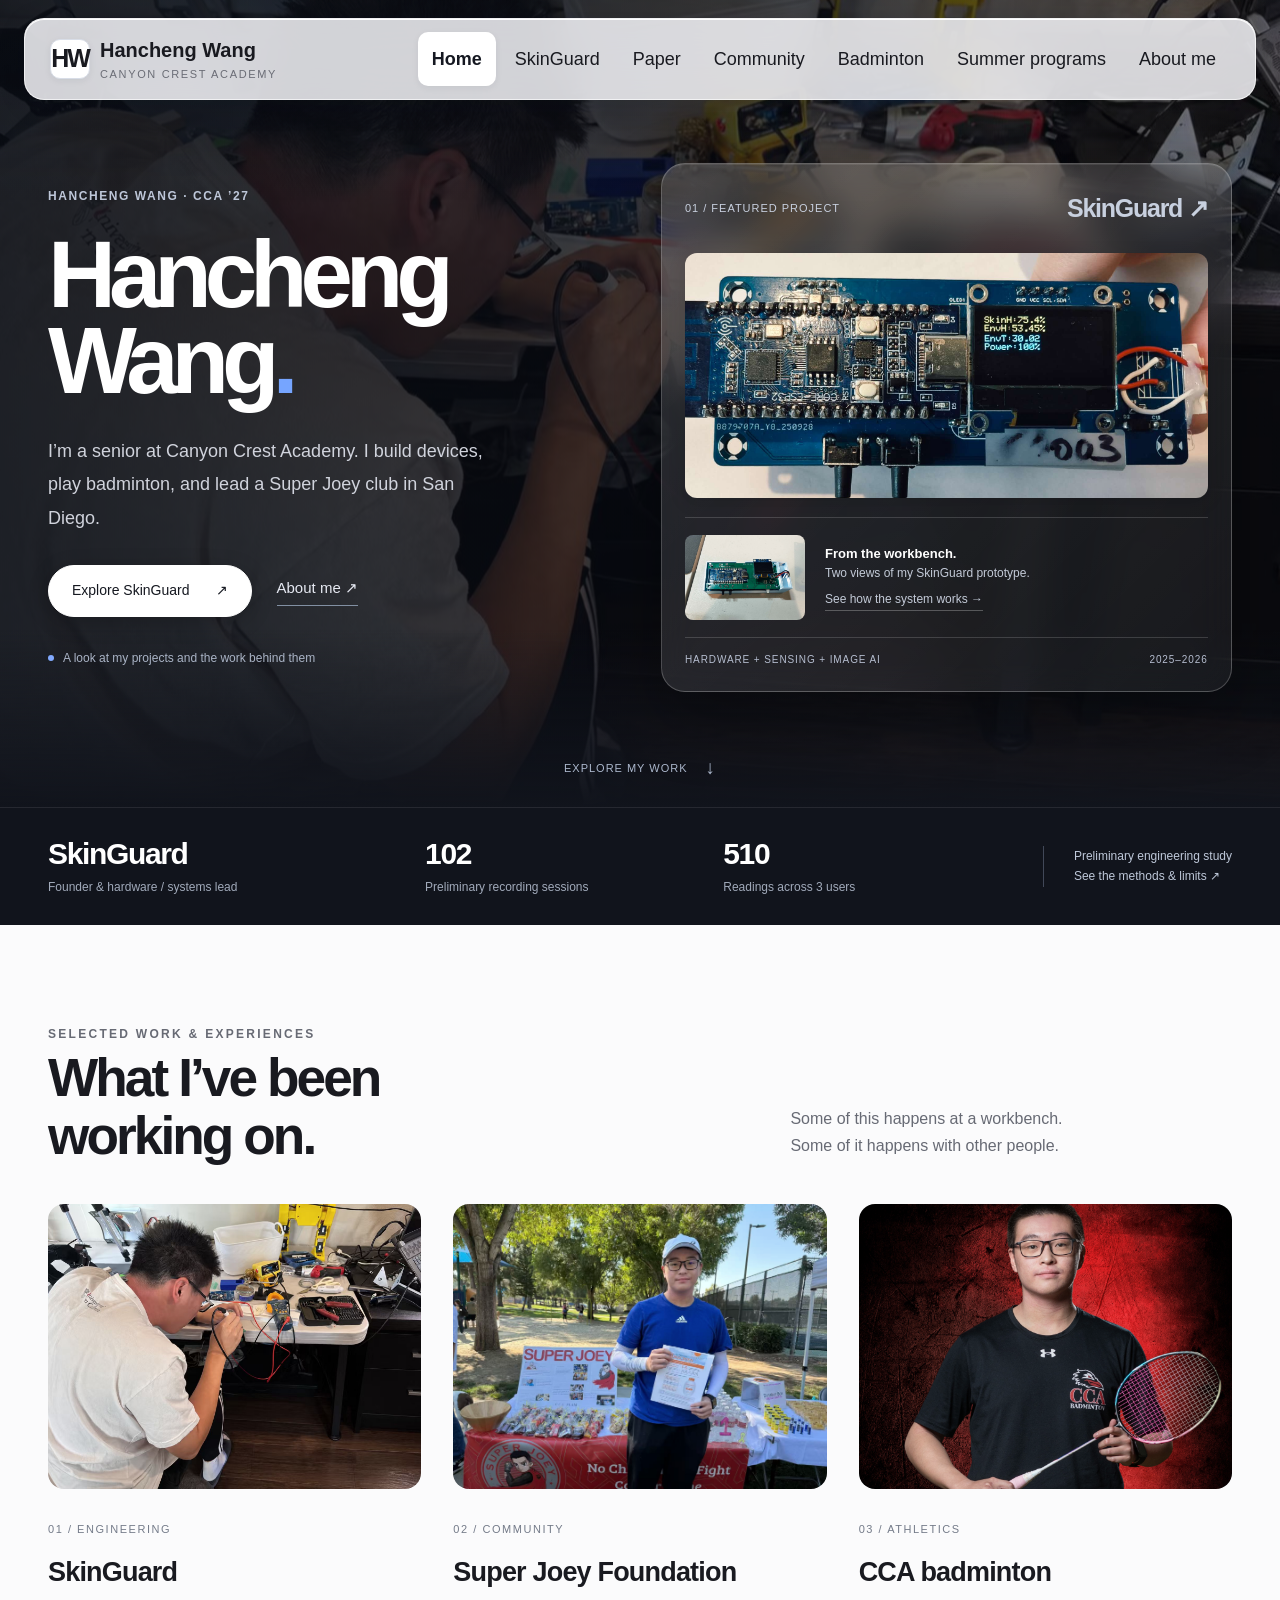
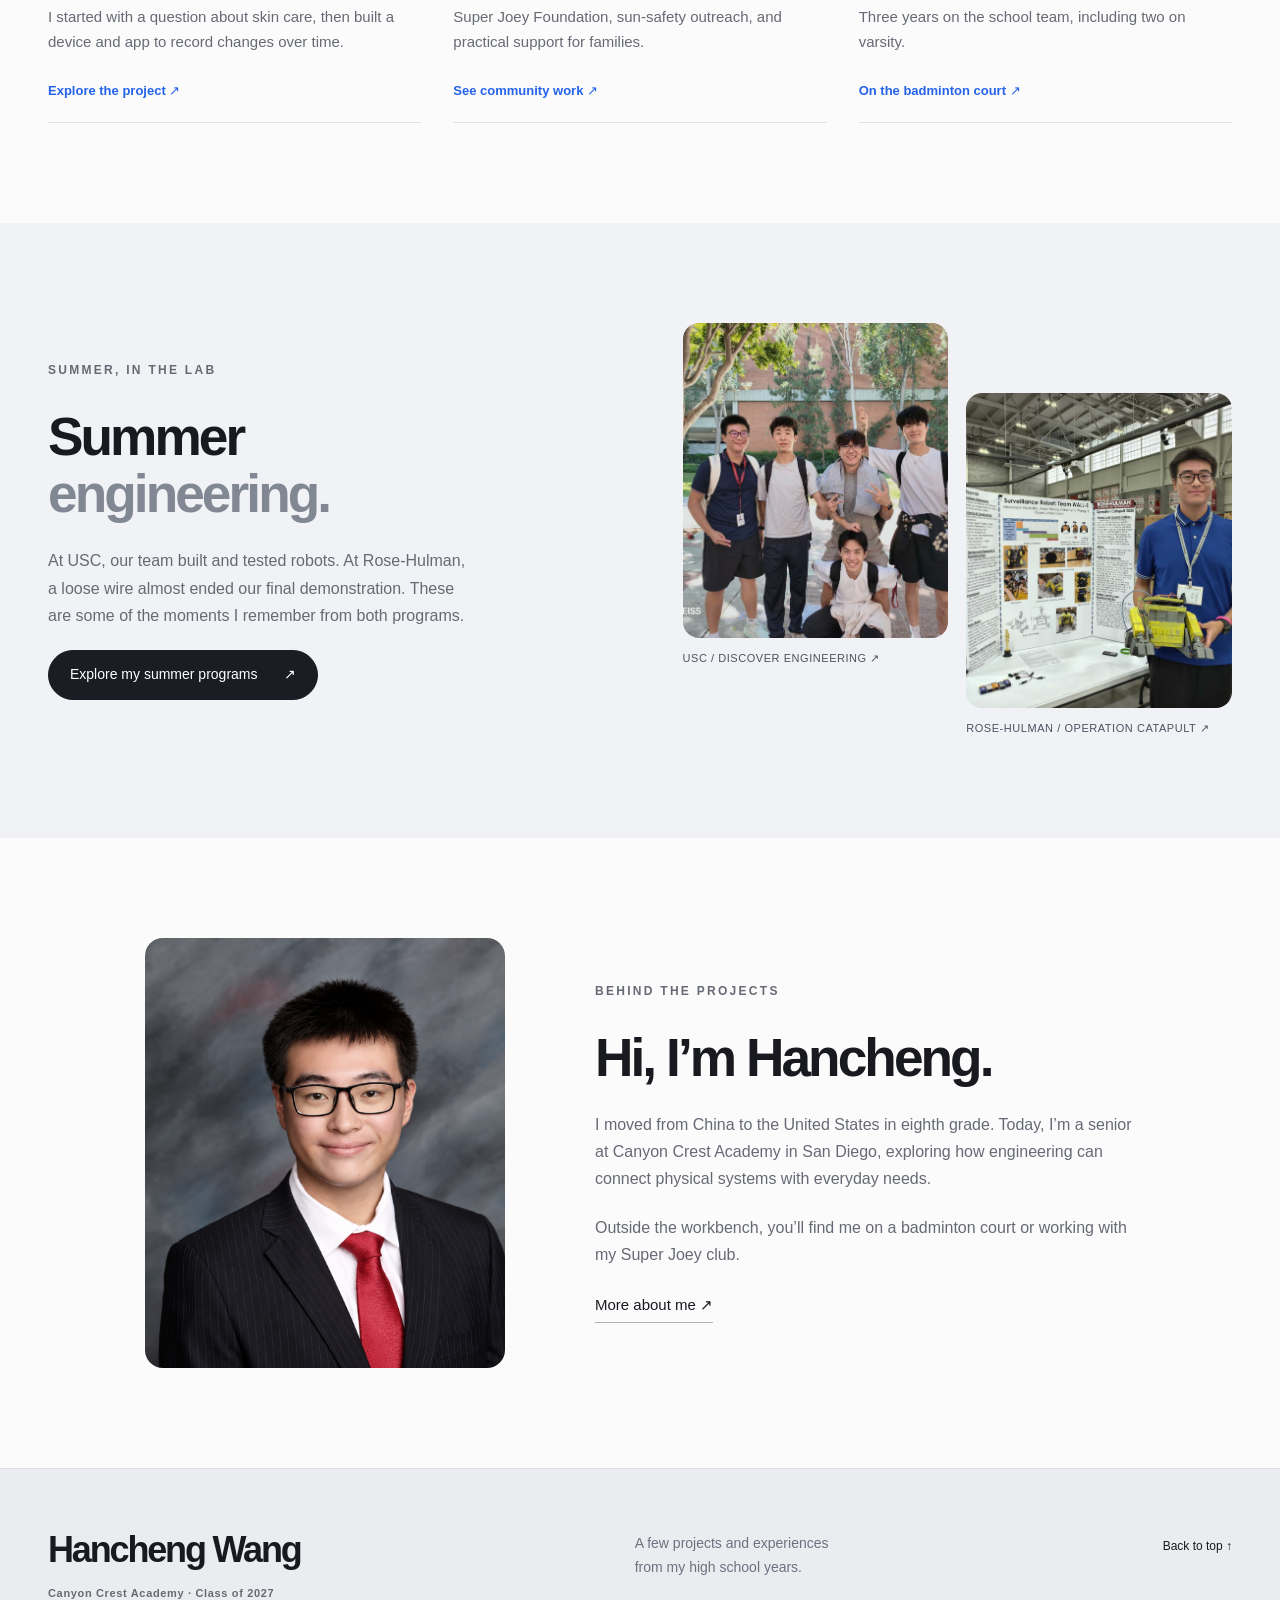
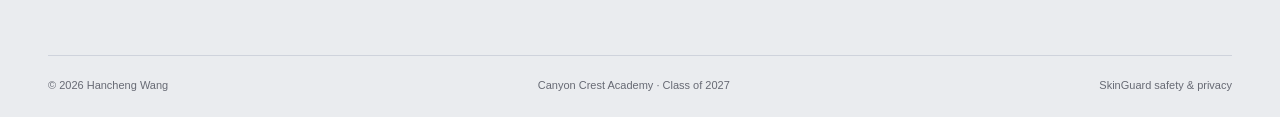
==== commit 011fa40f: "Show full paper on site and present USC first Replace the journal-blocked PDF iframe with the publis" ====
--- a/index.html
+++ b/index.html
@@ -1,5 +1,5 @@
-<!doctype html><html lang="en"><head><meta charset="utf-8"><meta name="viewport" content="width=device-width,initial-scale=1"><meta name="description" content="Hancheng Wang: student engineering, SkinGuard, community service, badminton, and hands-on summer programs."><meta name="theme-color" content="#101115"><title>Home | Hancheng Wang</title><link rel="icon" href="assets/img/favicon.svg" type="image/svg+xml"><link rel="stylesheet" href="portfolio.css?v=20261102-paper"></head><body class="portfolio" id="top"><a class="p-skip" href="#main">Skip to content</a><header class="p-header"><div class="p-wrap p-header-inner"><a class="p-wordmark" href="index.html"><span class="p-monogram" aria-hidden="true">HW<span>·</span></span><span>Hancheng Wang<small>CANYON CREST ACADEMY</small></span></a><button class="p-menu" aria-label="Open navigation" aria-expanded="false" aria-controls="portfolio-nav">Menu <span aria-hidden="true">＋</span></button><nav id="portfolio-nav" class="p-nav" aria-label="Main navigation"><a href="index.html" aria-current="page">Home</a><a href="skinguard.html">SkinGuard</a><a href="paper.html">Paper</a><a href="community.html">Community</a><a href="badminton.html">Badminton</a><a href="summer.html">Summer programs</a><a href="about.html">About me</a></nav></div></header><main id="main"><section class="p-home-stage"><div class="p-home-hero p-wrap"><div class="p-home-copy"><p class="p-kicker">HANCHENG WANG · CCA ’27</p><h1>Hancheng<br> Wang<span class="p-name-dot">.</span></h1><p class="p-lead">I’m a senior at Canyon Crest Academy. I build devices, play badminton, and lead a Super Joey club in San Diego.</p><div class="p-actions"><a class="p-btn" href="skinguard.html">Explore SkinGuard<span aria-hidden="true"> ↗</span></a><a class="p-link" href="about.html">About me<span aria-hidden="true"> ↗</span></a></div><div class="p-hero-note"><span class="p-dot"></span>A look at my projects and the work behind them</div></div><div class="p-feature-device"><div class="p-feature-label"><span>01 / FEATURED PROJECT</span><a href="skinguard.html">SkinGuard ↗</a></div><a class="p-hero-image" href="skinguard.html"><img src="portfolio-sg-device-1.jpg" alt="SkinGuard working prototype with microcontroller, circuit board, and live display" class="" loading="eager" decoding="async" fetchpriority="high"></a><div class="p-device-secondary"><img src="portfolio-sg-device-2.jpg" alt="Second view of the SkinGuard device and circuit board" class="" loading="eager" decoding="async" fetchpriority="high"><p><strong>From the workbench.</strong>Two views of my SkinGuard prototype.<br><a href="system.html">See how the system works →</a></p></div><div class="p-feature-foot"><span>HARDWARE + SENSING + IMAGE AI</span><span>2025–2026</span></div></div></div><a class="p-scroll-cue" href="#selected-work"><span>Explore my work</span><b aria-hidden="true">↓</b></a></section>
+<!doctype html><html lang="en"><head><meta charset="utf-8"><meta name="viewport" content="width=device-width,initial-scale=1"><meta name="description" content="Hancheng Wang: student engineering, SkinGuard, community service, badminton, and hands-on summer programs."><meta name="theme-color" content="#101115"><title>Home | Hancheng Wang</title><link rel="icon" href="assets/img/favicon.svg" type="image/svg+xml"><link rel="stylesheet" href="portfolio.css?v=20261102-paper-b"></head><body class="portfolio" id="top"><a class="p-skip" href="#main">Skip to content</a><header class="p-header"><div class="p-wrap p-header-inner"><a class="p-wordmark" href="index.html"><span class="p-monogram" aria-hidden="true">HW<span>·</span></span><span>Hancheng Wang<small>CANYON CREST ACADEMY</small></span></a><button class="p-menu" aria-label="Open navigation" aria-expanded="false" aria-controls="portfolio-nav">Menu <span aria-hidden="true">＋</span></button><nav id="portfolio-nav" class="p-nav" aria-label="Main navigation"><a href="index.html" aria-current="page">Home</a><a href="skinguard.html">SkinGuard</a><a href="paper.html">Paper</a><a href="community.html">Community</a><a href="badminton.html">Badminton</a><a href="summer.html">Summer programs</a><a href="about.html">About me</a></nav></div></header><main id="main"><section class="p-home-stage"><div class="p-home-hero p-wrap"><div class="p-home-copy"><p class="p-kicker">HANCHENG WANG · CCA ’27</p><h1>Hancheng<br> Wang<span class="p-name-dot">.</span></h1><p class="p-lead">I’m a senior at Canyon Crest Academy. I build devices, play badminton, and lead a Super Joey club in San Diego.</p><div class="p-actions"><a class="p-btn" href="skinguard.html">Explore SkinGuard<span aria-hidden="true"> ↗</span></a><a class="p-link" href="about.html">About me<span aria-hidden="true"> ↗</span></a></div><div class="p-hero-note"><span class="p-dot"></span>A look at my projects and the work behind them</div></div><div class="p-feature-device"><div class="p-feature-label"><span>01 / FEATURED PROJECT</span><a href="skinguard.html">SkinGuard ↗</a></div><a class="p-hero-image" href="skinguard.html"><img src="portfolio-sg-device-1.jpg" alt="SkinGuard working prototype with microcontroller, circuit board, and live display" class="" loading="eager" decoding="async" fetchpriority="high"></a><div class="p-device-secondary"><img src="portfolio-sg-device-2.jpg" alt="Second view of the SkinGuard device and circuit board" class="" loading="eager" decoding="async" fetchpriority="high"><p><strong>From the workbench.</strong>Two views of my SkinGuard prototype.<br><a href="system.html">See how the system works →</a></p></div><div class="p-feature-foot"><span>HARDWARE + SENSING + IMAGE AI</span><span>2025–2026</span></div></div></div><a class="p-scroll-cue" href="#selected-work"><span>Explore my work</span><b aria-hidden="true">↓</b></a></section>
 <section class="p-stat-band"><div class="p-wrap"><div><strong>SkinGuard</strong><span>Founder & hardware / systems lead</span></div><div><strong>102</strong><span>Preliminary recording sessions</span></div><div><strong>510</strong><span>Readings across 3 users</span></div><a href="testing.html">Preliminary engineering study<br>See the methods & limits ↗</a></div></section>
 <section class="p-section" id="selected-work"><div class="p-wrap"><div class="p-section-head"><div><p class="p-kicker">SELECTED WORK & EXPERIENCES</p><h2>What I’ve been<br>working on.</h2></div><p>Some of this happens at a workbench.<br>Some of it happens with other people.</p></div><div class="p-story-grid"><a class="p-story" href="skinguard.html"><img src="portfolio-sg-making.jpg" alt="Hancheng working on SkinGuard electronics" class="" loading="lazy" decoding="async"><div><span>01 / ENGINEERING</span><h3>SkinGuard</h3><p>I started with a question about skin care, then built a device and app to record changes over time.</p><b>Explore the project ↗</b></div></a><a class="p-story" href="community.html"><img src="portfolio-joey-booth.jpg" alt="Hancheng at a Super Joey community outreach booth" class="" loading="lazy" decoding="async"><div><span>02 / COMMUNITY</span><h3>Super Joey Foundation</h3><p>Super Joey Foundation, sun-safety outreach, and practical support for families.</p><b>See community work ↗</b></div></a><a class="p-story" href="badminton.html"><img src="portfolio-badminton-portrait.jpg" alt="Hancheng in his Canyon Crest Academy badminton uniform" class="p-badminton-cover" loading="lazy" decoding="async"><div><span>03 / ATHLETICS</span><h3>CCA badminton</h3><p>Three years on the school team, including two on varsity.</p><b>On the badminton court ↗</b></div></a></div></div></section>
-<section class="p-section p-tint"><div class="p-wrap p-split"><div><p class="p-kicker">SUMMER, IN THE LAB</p><h2>Summer<br><em>engineering.</em></h2><p>At USC, our team built and tested robots. At Rose-Hulman, a loose wire almost ended our final demonstration. These are some of the moments I remember from both programs.</p><a class="p-btn" href="summer.html">Explore my summer programs<span aria-hidden="true"> ↗</span></a></div><div class="p-summer-pair"><a href="summer.html#rose-hulman"><img src="portfolio-rh-final.jpg" alt="Hancheng presenting the Rose-Hulman WALL-E robot" class="" loading="lazy" decoding="async"><span>ROSE-HULMAN / OPERATION CATAPULT ↗</span></a><a href="summer.html#usc"><img src="portfolio-usc-team.jpg" alt="Hancheng with his USC summer program teammates" class="" loading="lazy" decoding="async"><span>USC / DISCOVER ENGINEERING ↗</span></a></div></div></section>
+<section class="p-section p-tint"><div class="p-wrap p-split"><div><p class="p-kicker">SUMMER, IN THE LAB</p><h2>Summer<br><em>engineering.</em></h2><p>At USC, our team built and tested robots. At Rose-Hulman, a loose wire almost ended our final demonstration. These are some of the moments I remember from both programs.</p><a class="p-btn" href="summer.html">Explore my summer programs<span aria-hidden="true"> ↗</span></a></div><div class="p-summer-pair"><a href="summer.html#usc"><img src="portfolio-usc-team.jpg" alt="Hancheng with his USC summer program teammates" class="" loading="lazy" decoding="async"><span>USC / DISCOVER ENGINEERING ↗</span></a><a href="summer.html#rose-hulman"><img src="portfolio-rh-final.jpg" alt="Hancheng presenting the Rose-Hulman WALL-E robot" class="" loading="lazy" decoding="async"><span>ROSE-HULMAN / OPERATION CATAPULT ↗</span></a></div></div></section>
 <section class="p-section"><div class="p-wrap p-about-preview"><img src="portfolio-about-formal.png" alt="Hancheng Wang in a suit for his senior portrait" class="" loading="lazy" decoding="async"><div><p class="p-kicker">BEHIND THE PROJECTS</p><h2>Hi, I’m Hancheng.</h2><p>I moved from China to the United States in eighth grade. Today, I’m a senior at Canyon Crest Academy in San Diego, exploring how engineering can connect physical systems with everyday needs.</p><p>Outside the workbench, you’ll find me on a badminton court or working with my Super Joey club.</p><a class="p-link" href="about.html">More about me<span aria-hidden="true"> ↗</span></a></div></div></section></main><footer class="p-footer"><div class="p-wrap"><div class="p-footer-top"><a class="p-footer-name" href="about.html">Hancheng Wang<span>Canyon Crest Academy · Class of 2027</span></a><p>A few projects and experiences<br>from my high school years.</p><a class="p-top" href="#top">Back to top ↑</a></div><div class="p-footer-bottom"><span>© 2026 Hancheng Wang</span><span>Canyon Crest Academy · Class of 2027</span><a href="safety.html">SkinGuard safety & privacy</a></div></div></footer><dialog class="p-lightbox" aria-label="Photograph"><button class="p-lightbox-close" autofocus aria-label="Close photograph">Close ×</button><img alt=""><p></p></dialog><script src="portfolio.js?v=20261102-paper"></script></body></html>
--- a/portfolio.css
+++ b/portfolio.css
@@ -36,3 +36,8 @@
 @media(max-width:1200px){.p-paper-intro{padding-top:140px}.p-home-copy h1{font-size:calc(84px + 2px)!important}}
 @media(max-width:820px){.p-paper-intro{padding-top:132px}.p-paper-intro>h2{font-size:calc(21px + 2px)!important}.p-paper-toolbar{padding:16px}.p-paper-frame{min-height:690px}.p-paper-source{padding:14px 16px}.p-home-copy h1{font-size:calc(66px + 2px)!important}}
 @media(max-width:600px){.p-paper-intro{padding-top:123px;padding-bottom:25px}.p-paper-intro h1{font-size:calc(40px + 2px)!important}.p-paper-intro>h2{font-size:calc(19px + 2px)!important;line-height:1.45!important}.p-paper-meta{font-size:calc(12px + 2px);gap:13px}.p-paper-authors{font-size:calc(14px + 2px)}.p-paper-toolbar{align-items:flex-start;gap:12px;padding:14px}.p-paper-toolbar h2{font-size:calc(15px + 2px)!important}.p-paper-toolbar>span{font-size:calc(10px + 2px)}.p-paper-frame{height:78vh;min-height:620px}.p-paper-source{font-size:calc(11px + 2px)}.p-paper-reader{border-radius:12px}.p-home-copy h1{font-size:calc(clamp(45px,14vw,62px) + 2px)!important;max-width:none}.p-home-copy h1>br{display:block}}
+
+/* Full paper: an open reading layout with direct section navigation. */
+.p-paper-reading{padding-bottom:100px}.p-paper-note{font-size:15px;color:#667080;padding:18px 0 25px;border-top:1px solid var(--p-line)}.p-paper-layout{display:grid;grid-template-columns:190px minmax(0,1fr);gap:58px;align-items:start}.p-paper-toc{position:sticky;top:135px}.p-paper-toc>p{font-size:13px;letter-spacing:.13em;font-weight:650;color:#657080;margin-bottom:15px!important}.p-paper-toc nav{display:flex;flex-direction:column;gap:5px}.p-paper-toc a{display:block;text-decoration:none;font-size:16px;padding:6px 0;color:#646a76}.p-paper-toc a:hover{color:var(--p-blue)}.p-paper-article{min-width:0;max-width:850px;font-size:18px;line-height:1.85;overflow-wrap:break-word}.p-paper-article h2{font-size:34px!important;line-height:1.2!important;letter-spacing:-.035em!important;margin:55px 0 25px!important;padding-top:20px;border-top:1px solid var(--p-line)}.p-paper-article>h2:first-child{margin-top:0!important;padding-top:0;border-top:0}.p-paper-article h3{font-size:24px!important;font-weight:600!important;letter-spacing:-.025em!important;line-height:1.4!important;margin:35px 0 18px!important}.p-paper-article p{margin-bottom:24px!important}.p-paper-article a{color:#2d5da6;text-underline-offset:3px}.p-paper-article sup{font-size:13px;line-height:0;margin-inline:1px}.p-paper-article ul{padding-left:24px}.p-paper-article li{margin-bottom:14px}.p-paper-article figure{margin:32px 0;max-width:100%;overflow-x:auto}.p-paper-article figure img{width:100%;height:auto;border:1px solid var(--p-line);border-radius:10px}.p-paper-article figcaption{font-size:15px;line-height:1.65;color:#626b78;margin-top:12px}.p-paper-article table{border-collapse:collapse;width:100%;min-width:580px;font-size:16px;line-height:1.65}.p-paper-article td,.p-paper-article th{padding:14px 16px;border:1px solid #dce0e8;text-align:left;vertical-align:top}.p-paper-article thead{background:#edf1f8}.p-paper-article ol{font-size:16px;line-height:1.75;padding-left:24px}.p-paper-article .paper-equation{display:inline-block;width:auto;max-width:100%;height:1em;vertical-align:baseline;border:0;border-radius:0}.p-paper-article .paper-equation-block{display:block;height:auto;max-width:100%;margin:25px auto}.p-paper-article [id]{scroll-margin-top:140px}.p-paper-article em{color:inherit}
+@media(max-width:950px){.p-paper-layout{grid-template-columns:1fr;gap:28px}.p-paper-toc{position:static}.p-paper-toc nav{flex-direction:row;flex-wrap:wrap;gap:7px 18px}.p-paper-toc a{font-size:16px}.p-paper-article{max-width:none}.p-paper-note{font-size:14px}.p-paper-article h2{font-size:30px!important}.p-paper-article h3{font-size:23px!important}}
+@media(max-width:600px){.p-paper-article{font-size:18px;line-height:1.8}.p-paper-article h2{font-size:29px!important}.p-paper-article h3{font-size:22px!important}.p-paper-article figure{margin-block:25px}.p-paper-article table{font-size:16px}.p-paper-article ol{font-size:16px}.p-paper-reading{padding-bottom:60px}}
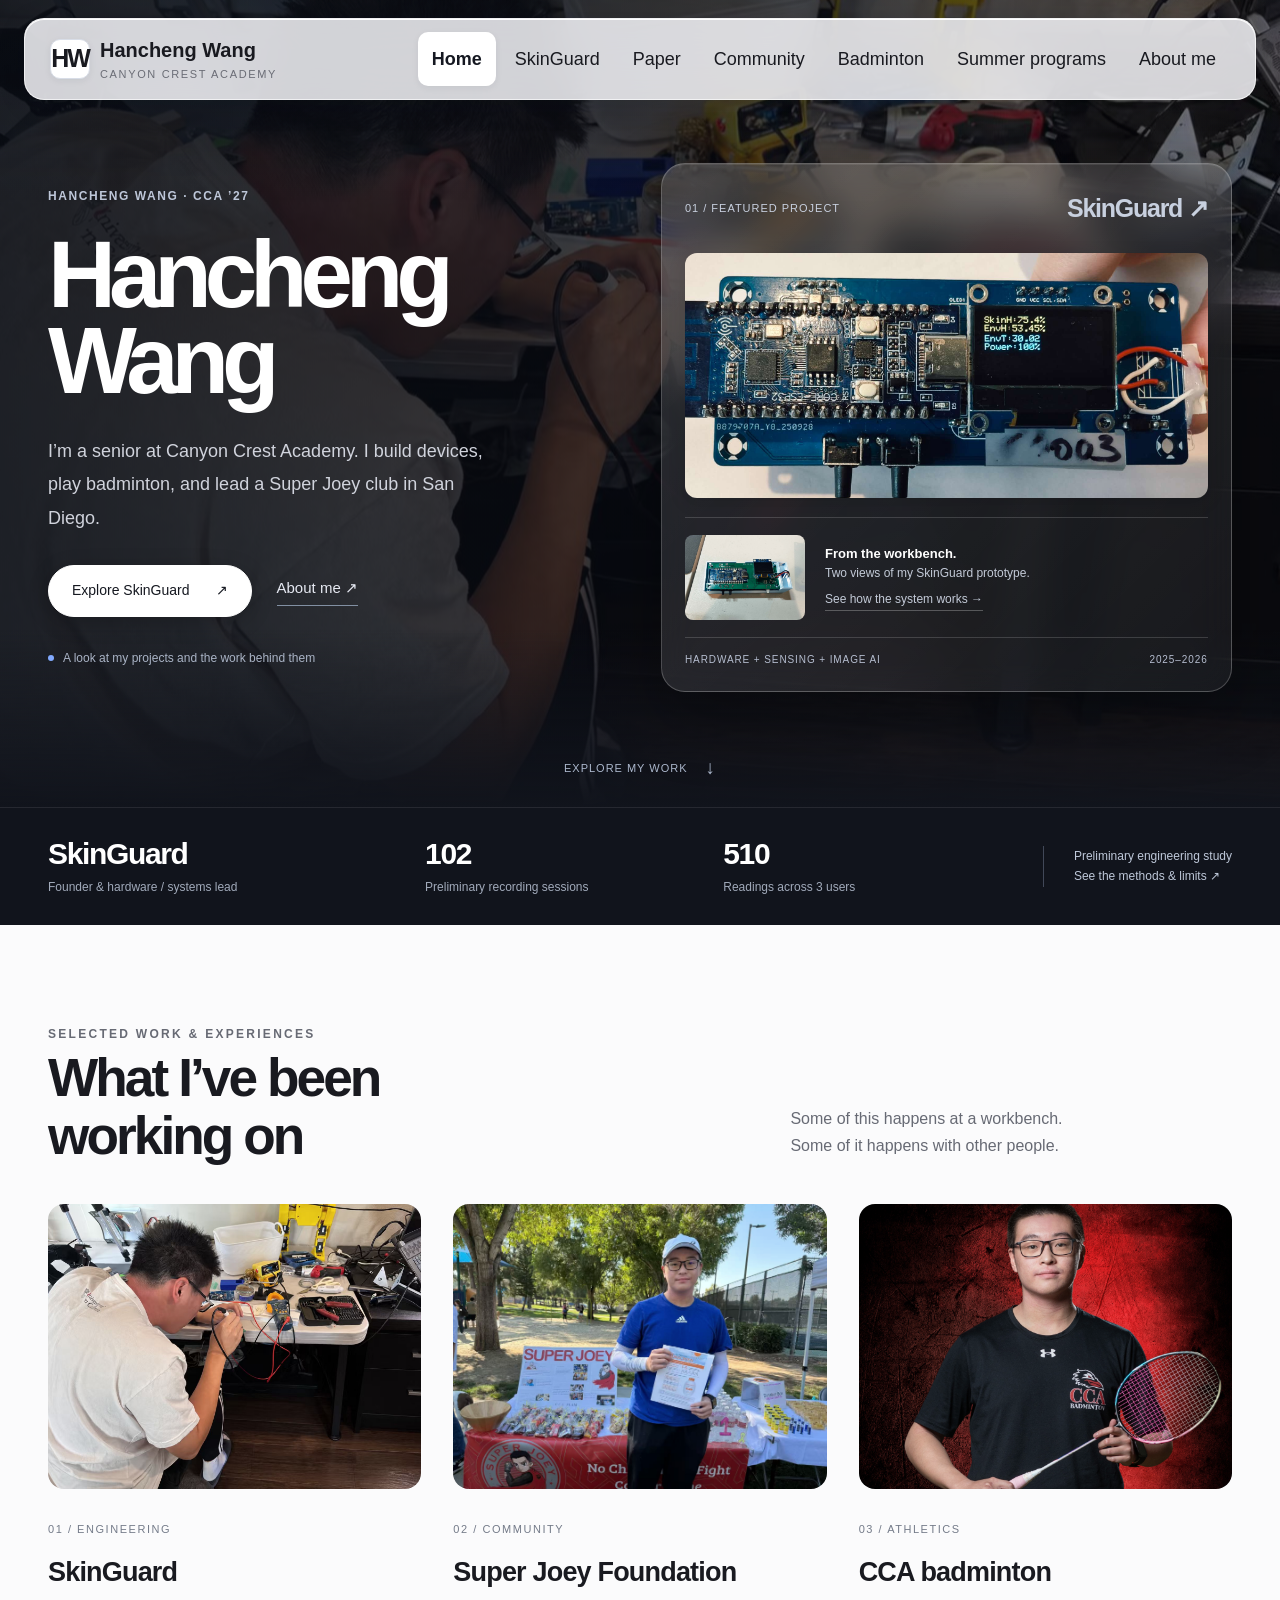
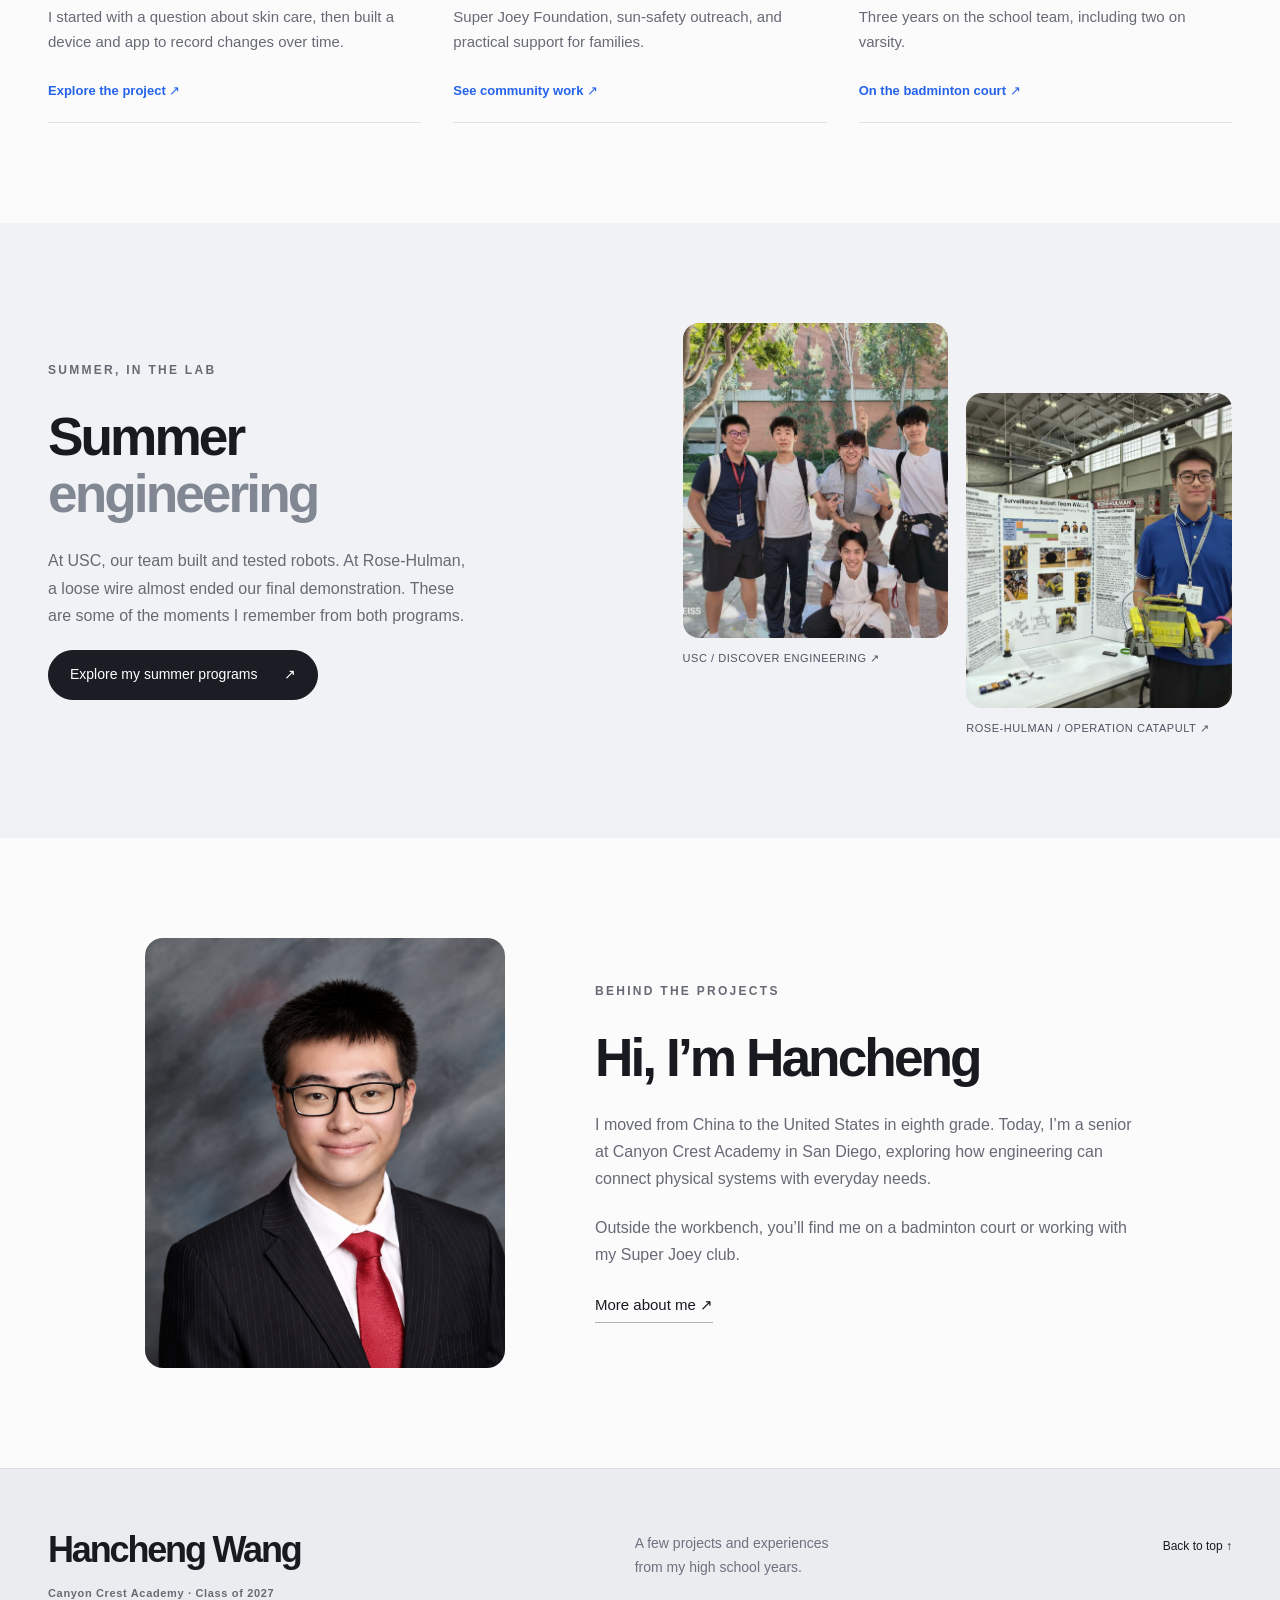
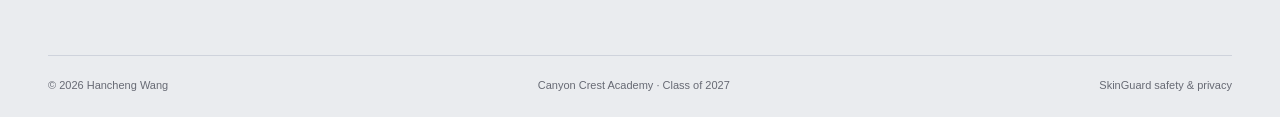
==== commit 5763fd27: "Highlight NHSJS publication and credit authors equally Make National High School Journal of Science " ====
--- a/index.html
+++ b/index.html
@@ -1,5 +1,5 @@
-<!doctype html><html lang="en"><head><meta charset="utf-8"><meta name="viewport" content="width=device-width,initial-scale=1"><meta name="description" content="Hancheng Wang: student engineering, SkinGuard, community service, badminton, and hands-on summer programs."><meta name="theme-color" content="#101115"><title>Home | Hancheng Wang</title><link rel="icon" href="assets/img/favicon.svg" type="image/svg+xml"><link rel="stylesheet" href="portfolio.css?v=20261102-paper-b"></head><body class="portfolio" id="top"><a class="p-skip" href="#main">Skip to content</a><header class="p-header"><div class="p-wrap p-header-inner"><a class="p-wordmark" href="index.html"><span class="p-monogram" aria-hidden="true">HW<span>·</span></span><span>Hancheng Wang<small>CANYON CREST ACADEMY</small></span></a><button class="p-menu" aria-label="Open navigation" aria-expanded="false" aria-controls="portfolio-nav">Menu <span aria-hidden="true">＋</span></button><nav id="portfolio-nav" class="p-nav" aria-label="Main navigation"><a href="index.html" aria-current="page">Home</a><a href="skinguard.html">SkinGuard</a><a href="paper.html">Paper</a><a href="community.html">Community</a><a href="badminton.html">Badminton</a><a href="summer.html">Summer programs</a><a href="about.html">About me</a></nav></div></header><main id="main"><section class="p-home-stage"><div class="p-home-hero p-wrap"><div class="p-home-copy"><p class="p-kicker">HANCHENG WANG · CCA ’27</p><h1>Hancheng<br> Wang<span class="p-name-dot">.</span></h1><p class="p-lead">I’m a senior at Canyon Crest Academy. I build devices, play badminton, and lead a Super Joey club in San Diego.</p><div class="p-actions"><a class="p-btn" href="skinguard.html">Explore SkinGuard<span aria-hidden="true"> ↗</span></a><a class="p-link" href="about.html">About me<span aria-hidden="true"> ↗</span></a></div><div class="p-hero-note"><span class="p-dot"></span>A look at my projects and the work behind them</div></div><div class="p-feature-device"><div class="p-feature-label"><span>01 / FEATURED PROJECT</span><a href="skinguard.html">SkinGuard ↗</a></div><a class="p-hero-image" href="skinguard.html"><img src="portfolio-sg-device-1.jpg" alt="SkinGuard working prototype with microcontroller, circuit board, and live display" class="" loading="eager" decoding="async" fetchpriority="high"></a><div class="p-device-secondary"><img src="portfolio-sg-device-2.jpg" alt="Second view of the SkinGuard device and circuit board" class="" loading="eager" decoding="async" fetchpriority="high"><p><strong>From the workbench.</strong>Two views of my SkinGuard prototype.<br><a href="system.html">See how the system works →</a></p></div><div class="p-feature-foot"><span>HARDWARE + SENSING + IMAGE AI</span><span>2025–2026</span></div></div></div><a class="p-scroll-cue" href="#selected-work"><span>Explore my work</span><b aria-hidden="true">↓</b></a></section>
+<!doctype html><html lang="en"><head><meta charset="utf-8"><meta name="viewport" content="width=device-width,initial-scale=1"><meta name="description" content="Hancheng Wang: student engineering, SkinGuard, community service, badminton, and hands-on summer programs."><meta name="theme-color" content="#101115"><title>Home | Hancheng Wang</title><link rel="icon" href="assets/img/favicon.svg" type="image/svg+xml"><link rel="stylesheet" href="portfolio.css?v=20261102-editorial"></head><body class="portfolio" id="top"><a class="p-skip" href="#main">Skip to content</a><header class="p-header"><div class="p-wrap p-header-inner"><a class="p-wordmark" href="index.html"><span class="p-monogram" aria-hidden="true">HW<span>·</span></span><span>Hancheng Wang<small>CANYON CREST ACADEMY</small></span></a><button class="p-menu" aria-label="Open navigation" aria-expanded="false" aria-controls="portfolio-nav">Menu <span aria-hidden="true">＋</span></button><nav id="portfolio-nav" class="p-nav" aria-label="Main navigation"><a href="index.html" aria-current="page">Home</a><a href="skinguard.html">SkinGuard</a><a href="paper.html">Paper</a><a href="community.html">Community</a><a href="badminton.html">Badminton</a><a href="summer.html">Summer programs</a><a href="about.html">About me</a></nav></div></header><main id="main"><section class="p-home-stage"><div class="p-home-hero p-wrap"><div class="p-home-copy"><p class="p-kicker">HANCHENG WANG · CCA ’27</p><h1>Hancheng<br> Wang</h1><p class="p-lead">I’m a senior at Canyon Crest Academy. I build devices, play badminton, and lead a Super Joey club in San Diego.</p><div class="p-actions"><a class="p-btn" href="skinguard.html">Explore SkinGuard<span aria-hidden="true"> ↗</span></a><a class="p-link" href="about.html">About me<span aria-hidden="true"> ↗</span></a></div><div class="p-hero-note"><span class="p-dot"></span>A look at my projects and the work behind them</div></div><div class="p-feature-device"><div class="p-feature-label"><span>01 / FEATURED PROJECT</span><a href="skinguard.html">SkinGuard ↗</a></div><a class="p-hero-image" href="skinguard.html"><img src="portfolio-sg-device-1.jpg" alt="SkinGuard working prototype with microcontroller, circuit board, and live display" class="" loading="eager" decoding="async" fetchpriority="high"></a><div class="p-device-secondary"><img src="portfolio-sg-device-2.jpg" alt="Second view of the SkinGuard device and circuit board" class="" loading="eager" decoding="async" fetchpriority="high"><p><strong>From the workbench.</strong>Two views of my SkinGuard prototype.<br><a href="system.html">See how the system works →</a></p></div><div class="p-feature-foot"><span>HARDWARE + SENSING + IMAGE AI</span><span>2025–2026</span></div></div></div><a class="p-scroll-cue" href="#selected-work"><span>Explore my work</span><b aria-hidden="true">↓</b></a></section>
 <section class="p-stat-band"><div class="p-wrap"><div><strong>SkinGuard</strong><span>Founder & hardware / systems lead</span></div><div><strong>102</strong><span>Preliminary recording sessions</span></div><div><strong>510</strong><span>Readings across 3 users</span></div><a href="testing.html">Preliminary engineering study<br>See the methods & limits ↗</a></div></section>
-<section class="p-section" id="selected-work"><div class="p-wrap"><div class="p-section-head"><div><p class="p-kicker">SELECTED WORK & EXPERIENCES</p><h2>What I’ve been<br>working on.</h2></div><p>Some of this happens at a workbench.<br>Some of it happens with other people.</p></div><div class="p-story-grid"><a class="p-story" href="skinguard.html"><img src="portfolio-sg-making.jpg" alt="Hancheng working on SkinGuard electronics" class="" loading="lazy" decoding="async"><div><span>01 / ENGINEERING</span><h3>SkinGuard</h3><p>I started with a question about skin care, then built a device and app to record changes over time.</p><b>Explore the project ↗</b></div></a><a class="p-story" href="community.html"><img src="portfolio-joey-booth.jpg" alt="Hancheng at a Super Joey community outreach booth" class="" loading="lazy" decoding="async"><div><span>02 / COMMUNITY</span><h3>Super Joey Foundation</h3><p>Super Joey Foundation, sun-safety outreach, and practical support for families.</p><b>See community work ↗</b></div></a><a class="p-story" href="badminton.html"><img src="portfolio-badminton-portrait.jpg" alt="Hancheng in his Canyon Crest Academy badminton uniform" class="p-badminton-cover" loading="lazy" decoding="async"><div><span>03 / ATHLETICS</span><h3>CCA badminton</h3><p>Three years on the school team, including two on varsity.</p><b>On the badminton court ↗</b></div></a></div></div></section>
-<section class="p-section p-tint"><div class="p-wrap p-split"><div><p class="p-kicker">SUMMER, IN THE LAB</p><h2>Summer<br><em>engineering.</em></h2><p>At USC, our team built and tested robots. At Rose-Hulman, a loose wire almost ended our final demonstration. These are some of the moments I remember from both programs.</p><a class="p-btn" href="summer.html">Explore my summer programs<span aria-hidden="true"> ↗</span></a></div><div class="p-summer-pair"><a href="summer.html#usc"><img src="portfolio-usc-team.jpg" alt="Hancheng with his USC summer program teammates" class="" loading="lazy" decoding="async"><span>USC / DISCOVER ENGINEERING ↗</span></a><a href="summer.html#rose-hulman"><img src="portfolio-rh-final.jpg" alt="Hancheng presenting the Rose-Hulman WALL-E robot" class="" loading="lazy" decoding="async"><span>ROSE-HULMAN / OPERATION CATAPULT ↗</span></a></div></div></section>
-<section class="p-section"><div class="p-wrap p-about-preview"><img src="portfolio-about-formal.png" alt="Hancheng Wang in a suit for his senior portrait" class="" loading="lazy" decoding="async"><div><p class="p-kicker">BEHIND THE PROJECTS</p><h2>Hi, I’m Hancheng.</h2><p>I moved from China to the United States in eighth grade. Today, I’m a senior at Canyon Crest Academy in San Diego, exploring how engineering can connect physical systems with everyday needs.</p><p>Outside the workbench, you’ll find me on a badminton court or working with my Super Joey club.</p><a class="p-link" href="about.html">More about me<span aria-hidden="true"> ↗</span></a></div></div></section></main><footer class="p-footer"><div class="p-wrap"><div class="p-footer-top"><a class="p-footer-name" href="about.html">Hancheng Wang<span>Canyon Crest Academy · Class of 2027</span></a><p>A few projects and experiences<br>from my high school years.</p><a class="p-top" href="#top">Back to top ↑</a></div><div class="p-footer-bottom"><span>© 2026 Hancheng Wang</span><span>Canyon Crest Academy · Class of 2027</span><a href="safety.html">SkinGuard safety & privacy</a></div></div></footer><dialog class="p-lightbox" aria-label="Photograph"><button class="p-lightbox-close" autofocus aria-label="Close photograph">Close ×</button><img alt=""><p></p></dialog><script src="portfolio.js?v=20261102-paper"></script></body></html>+<section class="p-section" id="selected-work"><div class="p-wrap"><div class="p-section-head"><div><p class="p-kicker">SELECTED WORK & EXPERIENCES</p><h2>What I’ve been<br>working on</h2></div><p>Some of this happens at a workbench.<br>Some of it happens with other people.</p></div><div class="p-story-grid"><a class="p-story" href="skinguard.html"><img src="portfolio-sg-making.jpg" alt="Hancheng working on SkinGuard electronics" class="" loading="lazy" decoding="async"><div><span>01 / ENGINEERING</span><h3>SkinGuard</h3><p>I started with a question about skin care, then built a device and app to record changes over time.</p><b>Explore the project ↗</b></div></a><a class="p-story" href="community.html"><img src="portfolio-joey-booth.jpg" alt="Hancheng at a Super Joey community outreach booth" class="" loading="lazy" decoding="async"><div><span>02 / COMMUNITY</span><h3>Super Joey Foundation</h3><p>Super Joey Foundation, sun-safety outreach, and practical support for families.</p><b>See community work ↗</b></div></a><a class="p-story" href="badminton.html"><img src="portfolio-badminton-portrait.jpg" alt="Hancheng in his Canyon Crest Academy badminton uniform" class="p-badminton-cover" loading="lazy" decoding="async"><div><span>03 / ATHLETICS</span><h3>CCA badminton</h3><p>Three years on the school team, including two on varsity.</p><b>On the badminton court ↗</b></div></a></div></div></section>
+<section class="p-section p-tint"><div class="p-wrap p-split"><div><p class="p-kicker">SUMMER, IN THE LAB</p><h2>Summer<br><em>engineering</em></h2><p>At USC, our team built and tested robots. At Rose-Hulman, a loose wire almost ended our final demonstration. These are some of the moments I remember from both programs.</p><a class="p-btn" href="summer.html">Explore my summer programs<span aria-hidden="true"> ↗</span></a></div><div class="p-summer-pair"><a href="summer.html#usc"><img src="portfolio-usc-team.jpg" alt="Hancheng with his USC summer program teammates" class="" loading="lazy" decoding="async"><span>USC / DISCOVER ENGINEERING ↗</span></a><a href="summer.html#rose-hulman"><img src="portfolio-rh-final.jpg" alt="Hancheng presenting the Rose-Hulman WALL-E robot" class="" loading="lazy" decoding="async"><span>ROSE-HULMAN / OPERATION CATAPULT ↗</span></a></div></div></section>
+<section class="p-section"><div class="p-wrap p-about-preview"><img src="portfolio-about-formal.png" alt="Hancheng Wang in a suit for his senior portrait" class="" loading="lazy" decoding="async"><div><p class="p-kicker">BEHIND THE PROJECTS</p><h2>Hi, I’m Hancheng</h2><p>I moved from China to the United States in eighth grade. Today, I’m a senior at Canyon Crest Academy in San Diego, exploring how engineering can connect physical systems with everyday needs.</p><p>Outside the workbench, you’ll find me on a badminton court or working with my Super Joey club.</p><a class="p-link" href="about.html">More about me<span aria-hidden="true"> ↗</span></a></div></div></section></main><footer class="p-footer"><div class="p-wrap"><div class="p-footer-top"><a class="p-footer-name" href="about.html">Hancheng Wang<span>Canyon Crest Academy · Class of 2027</span></a><p>A few projects and experiences<br>from my high school years.</p><a class="p-top" href="#top">Back to top ↑</a></div><div class="p-footer-bottom"><span>© 2026 Hancheng Wang</span><span>Canyon Crest Academy · Class of 2027</span><a href="safety.html">SkinGuard safety & privacy</a></div></div></footer><dialog class="p-lightbox" aria-label="Photograph"><button class="p-lightbox-close" autofocus aria-label="Close photograph">Close ×</button><img alt=""><p></p></dialog><script src="portfolio.js?v=20261102-paper"></script></body></html>
--- a/portfolio.css
+++ b/portfolio.css
@@ -41,3 +41,7 @@
 .p-paper-reading{padding-bottom:100px}.p-paper-note{font-size:15px;color:#667080;padding:18px 0 25px;border-top:1px solid var(--p-line)}.p-paper-layout{display:grid;grid-template-columns:190px minmax(0,1fr);gap:58px;align-items:start}.p-paper-toc{position:sticky;top:135px}.p-paper-toc>p{font-size:13px;letter-spacing:.13em;font-weight:650;color:#657080;margin-bottom:15px!important}.p-paper-toc nav{display:flex;flex-direction:column;gap:5px}.p-paper-toc a{display:block;text-decoration:none;font-size:16px;padding:6px 0;color:#646a76}.p-paper-toc a:hover{color:var(--p-blue)}.p-paper-article{min-width:0;max-width:850px;font-size:18px;line-height:1.85;overflow-wrap:break-word}.p-paper-article h2{font-size:34px!important;line-height:1.2!important;letter-spacing:-.035em!important;margin:55px 0 25px!important;padding-top:20px;border-top:1px solid var(--p-line)}.p-paper-article>h2:first-child{margin-top:0!important;padding-top:0;border-top:0}.p-paper-article h3{font-size:24px!important;font-weight:600!important;letter-spacing:-.025em!important;line-height:1.4!important;margin:35px 0 18px!important}.p-paper-article p{margin-bottom:24px!important}.p-paper-article a{color:#2d5da6;text-underline-offset:3px}.p-paper-article sup{font-size:13px;line-height:0;margin-inline:1px}.p-paper-article ul{padding-left:24px}.p-paper-article li{margin-bottom:14px}.p-paper-article figure{margin:32px 0;max-width:100%;overflow-x:auto}.p-paper-article figure img{width:100%;height:auto;border:1px solid var(--p-line);border-radius:10px}.p-paper-article figcaption{font-size:15px;line-height:1.65;color:#626b78;margin-top:12px}.p-paper-article table{border-collapse:collapse;width:100%;min-width:580px;font-size:16px;line-height:1.65}.p-paper-article td,.p-paper-article th{padding:14px 16px;border:1px solid #dce0e8;text-align:left;vertical-align:top}.p-paper-article thead{background:#edf1f8}.p-paper-article ol{font-size:16px;line-height:1.75;padding-left:24px}.p-paper-article .paper-equation{display:inline-block;width:auto;max-width:100%;height:1em;vertical-align:baseline;border:0;border-radius:0}.p-paper-article .paper-equation-block{display:block;height:auto;max-width:100%;margin:25px auto}.p-paper-article [id]{scroll-margin-top:140px}.p-paper-article em{color:inherit}
 @media(max-width:950px){.p-paper-layout{grid-template-columns:1fr;gap:28px}.p-paper-toc{position:static}.p-paper-toc nav{flex-direction:row;flex-wrap:wrap;gap:7px 18px}.p-paper-toc a{font-size:16px}.p-paper-article{max-width:none}.p-paper-note{font-size:14px}.p-paper-article h2{font-size:30px!important}.p-paper-article h3{font-size:23px!important}}
 @media(max-width:600px){.p-paper-article{font-size:18px;line-height:1.8}.p-paper-article h2{font-size:29px!important}.p-paper-article h3{font-size:22px!important}.p-paper-article figure{margin-block:25px}.p-paper-article table{font-size:16px}.p-paper-article ol{font-size:16px}.p-paper-reading{padding-bottom:60px}}
+
+/* Publication first, with equal author styling. */
+.p-paper-intro h1{font-size:clamp(42px,5.1vw,72px)!important;max-width:1100px;line-height:1.08!important;letter-spacing:-.045em!important;margin-bottom:23px!important}.p-paper-journal{font-size:19px;font-weight:600;color:#365b95;margin-bottom:32px!important}.p-paper-intro>h2{font-size:22px!important;line-height:1.5!important;letter-spacing:-.025em!important;color:#4f5763;font-weight:500!important;max-width:1040px;margin-bottom:24px!important}.p-paper-authors{display:flex;align-items:baseline;flex-wrap:wrap;gap:8px;color:#252a34!important;font-size:18px!important}.p-paper-authors .p-paper-author{color:#252a34!important;font-size:inherit!important;font-weight:600!important}.p-paper-authors .p-paper-and{color:#252a34!important;font-size:inherit!important;font-weight:400!important}
+@media(max-width:600px){.p-paper-intro h1{font-size:clamp(34px,8.8vw,46px)!important;line-height:1.15!important}.p-paper-journal{font-size:17px;margin-bottom:24px!important}.p-paper-intro>h2{font-size:19px!important}.p-paper-authors{font-size:17px!important;gap:7px}}
